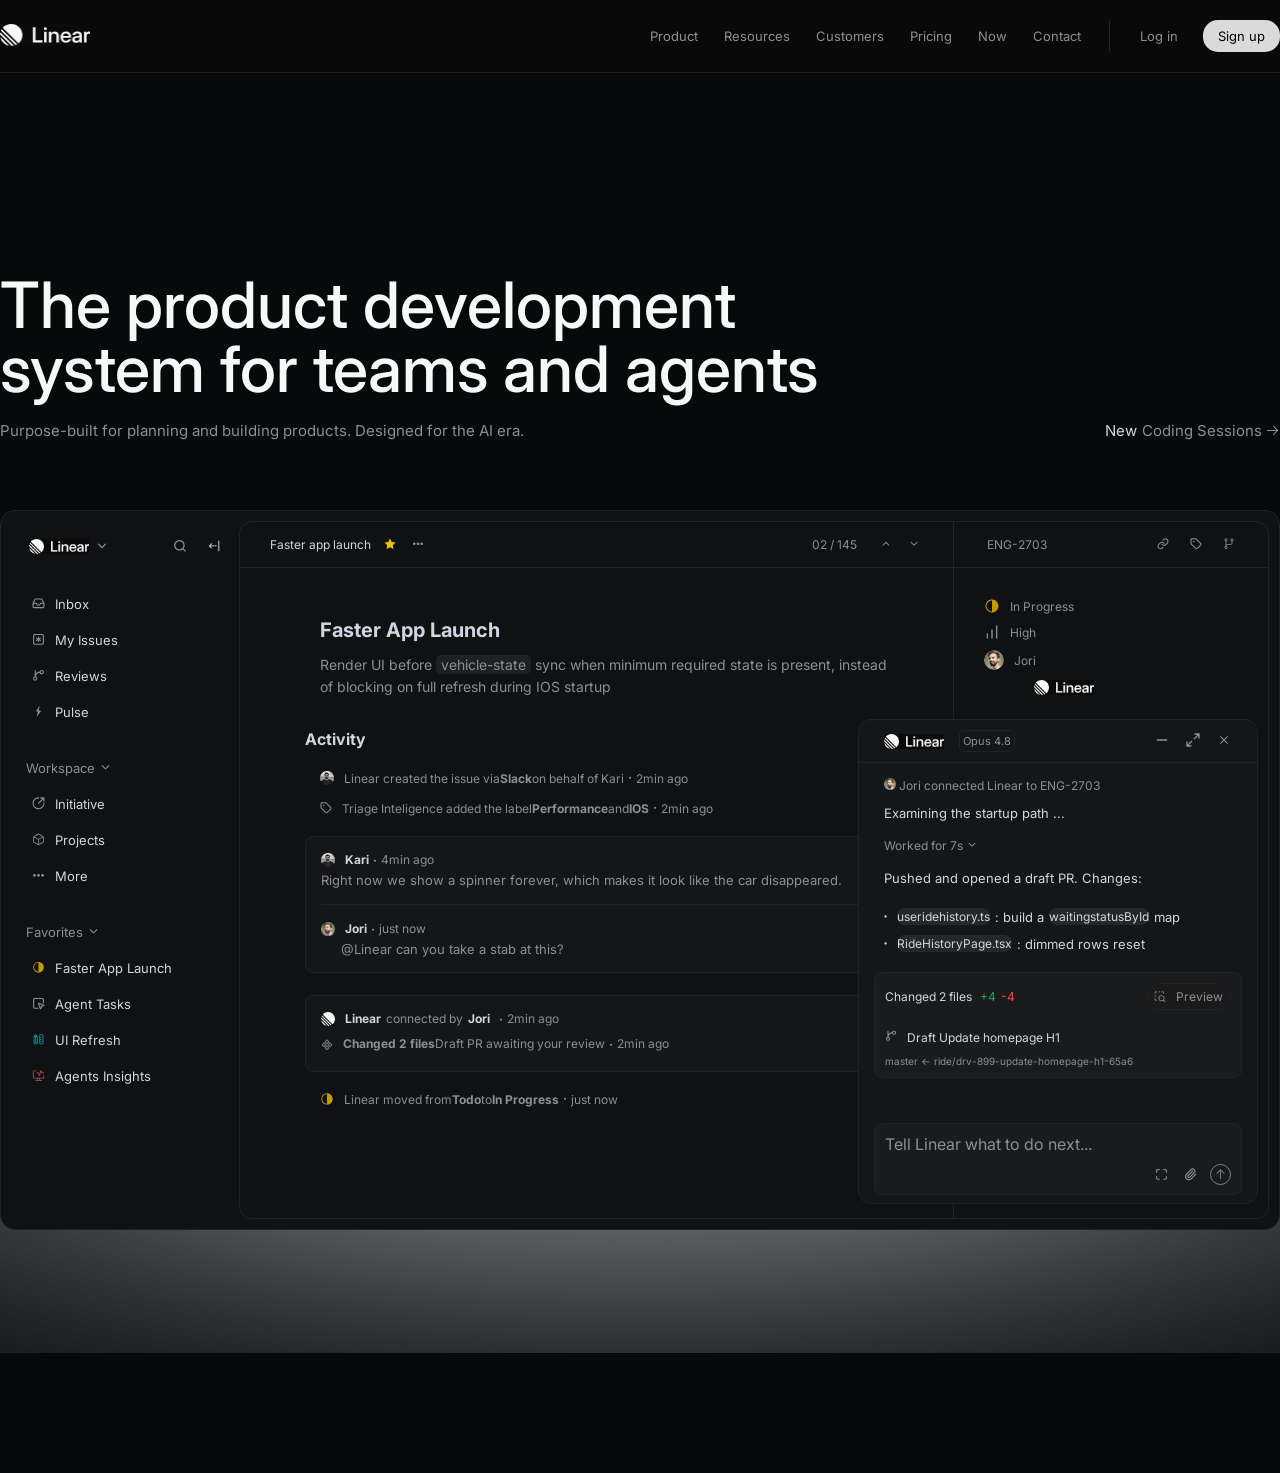
==== index.html @ 8beb0e90 "Add files via upload Initial project setup with header and hero section" ====
<!DOCTYPE html>
<html lang="en">

<head>
    <meta charset="UTF-8">
    <meta name="viewport" content="width=device-width, initial-scale=1.0">
    <title>Linear</title>

    <link rel="stylesheet" href="assets/StyleSheet/public.css">
    <link rel="stylesheet" href="assets/StyleSheet/master.css">
    <link rel="stylesheet" href="assets/Font/font/style.css">
    <link rel="stylesheet" href="assets/Font/font2/style.css">

</head>

<body>
    <!--==================#1 HEADER HTML ==================-->
    <!--===================================================-->
    <header class="row">

        <section class="row">
            <!-- left -->
            <figure>
                <a href="">
                    <img src="assets/Images/logo.png" alt="">
                </a>
            </figure>

            <!-- right -->
            <div>
                <nav>
                    <ul>
                        <li>
                            <a href="">product</a>
                            <div>
                                <!-- top -->
                                <div>
                                    <div>
                                        <a href="">
                                            <span>intake</span>
                                            <span>Make your procut operations self-driving</span>
                                        </a>
                                        <a href="">
                                            <span>plan</span>
                                            <span>Plan and navigate from ideas to launch</span>
                                        </a>
                                    </div>
                                    <div>
                                        <a href="">
                                            <span>build</span>
                                            <span>Move work forward across teams and agents</span>
                                        </a>
                                        <a href="">
                                            <span>diffs</span>
                                            <span>Make code review effortless</span>
                                        </a>
                                    </div>
                                    <div>
                                        <a href="">
                                            <span>monitor</span>
                                            <span>Understand progress at scale</span>
                                        </a>
                                        <a href="">
                                            <span>integrations</span>
                                            <span>Collaborate across tools</span>
                                        </a>
                                    </div>
                                </div>

                                <!-- bottom -->
                                <div>
                                    <a href="">New: Initiative properies</a>
                                    <a href="">Changelog</a>
                                </div>
                            </div>
                        </li>
                        <li>
                            <a href="">resources</a>
                            <div>

                                <div>
                                    <div>

                                        <a href="">
                                            <span>about</span>
                                            <span>Meet the team</span>
                                        </a>

                                        <a href="">
                                            <span>careers</span>
                                            <span>We're hiring</span>
                                        </a>
                                    </div>

                                    <div>

                                        <a href="">
                                            <span>developers</span>
                                            <span>Build on the Linear API</span>
                                        </a>

                                        <a href="">
                                            <span>security</span>
                                            <span>Safe, secure, and private</span>
                                        </a>

                                        <a href="">
                                            <span>docs</span>
                                            <span>How to use Linear</span>
                                        </a>
                                    </div>

                                    <div>

                                        <a href="">
                                            <span>switch to Linear</span>
                                            <span>Migration guide</span>
                                        </a>

                                        <a href="">
                                            <span>enterprise</span>
                                            <span>Build products at scale</span>
                                        </a>

                                        <a href="">
                                            <span>mobile</span>
                                            <span>Get the mobile app</span>
                                        </a>
                                    </div>
                                </div>

                            </div>
                        </li>

                        <li>
                            <a href="">customers</a>
                        </li>
                        <li>
                            <a href="">pricing</a>
                        </li>
                        <li>
                            <a href="">now</a>
                        </li>
                        <li>
                            <a href="">contact</a>
                        </li>

                    </ul>
                </nav>

                <div>

                    <a href="">Log in</a>
                    <a href="">Sign up</a>

                </div>
            </div>
        </section>

    </header>


    <!--==================#2 CONTENT HTML ==================-->
    <!--====================================================-->
    <main class="row">

        <!--==================#2-1 HERO HTML ==================-->
        <section>


            <!-- top -->
            <div>

                <h1>The product development system for teams and agents</h1>

                <div>
                    <p>Purpose-built for planning and building products. Designed for the AI era.</p>
                    <a href=""><span>new</span> coding sessions <i class="icon"></i> </a>
                </div>








            </div>



            <!-- bottom -->
            <div>


                <!-- left -->
                <div>

                    <!-- row 1 -->
                    <div>
                        <a href="">
                            <img src="assets/Images/logo.png" alt="">
                            <i class="icon"></i>
                        </a>
                        <div>
                            <a href=""><i class="icon"></i></a>
                            <a href=""><i class="icon"></i></a>
                        </div>
                    </div>

                    <!-- rows 2,3,4  -->

                    <div>
                        <a href=""><i class="icon"></i> inbox</a>
                        <a href=""><i class="icon"></i> my issues</a>
                        <a href=""><i class="icon"></i> reviews</a>
                        <a href=""><i class="icon"></i> pulse</a>
                    </div>

                    <div>
                        <span>workspace <i class="icon"></i></span>
                        <a href=""><i class="icon"></i> Initiative</a>
                        <a href=""><i class="icon">ﲝ</i> projects</a>
                        <a href=""><i class="icon"></i> more</a>
                    </div>

                    <div>
                        <span>favorites <i class="icon"></i></span>
                        <a href=""><i class="icon">𐃾</i> faster app launch</a>
                        <a href=""><i class="icon"></i> agent tasks</a>
                        <a href=""><i class="icon">ﱕ</i> UI refresh</a>
                        <a href=""><i class="icon"></i> agents insights</a>
                    </div>



                </div>


                <!-- right -->
                <div>

                    <!-- L -->
                    <div>

                        <!-- top -->
                        <div>
                            <div>
                                <span>Faster app launch</span>
                                <a href=""><i class="icon"></i></a>
                                <a href=""><i class="icon"></i></a>
                            </div>
                            <div>
                                <span>02 / 145</span>
                                <a href=""><i class="icon"></i></a>
                                <a href=""><i class="icon"></i></a>
                            </div>
                        </div>

                        <!-- bottom -->
                        <div>

                            <h6>faster app launch</h6>
                            <p>Render UI before <span>vehicle-state</span> sync when minimum required state is present,
                                instead of blocking on full refresh during IOS startup</p>


                            <h6>activity</h6>
                            <span><img src="assets/Images/Kari.png" alt=""> Linear created the issue via
                                <strong>Slack</strong> on behalf
                                of Kari <i class="icon"></i> 2min ago </span>

                            <span><i class="icon"></i> Triage Inteligence added the label <strong>Performance</strong>
                                and <strong>IOS</strong> <i class="icon"></i> 2min ago</span>

                            <div>

                                <span>
                                    <img src="assets/Images/Kari.png" alt=""><strong>Kari</strong><i class="icon"></i>
                                    4min ago</span>
                                <p>Right now we show a spinner forever, which makes it look like the car disappeared.
                                </p>


                                <span><img src="assets/Images/Jori.png" alt=""><strong>Jori</strong><i
                                        class="icon"></i> just now</span>
                                <p>@Linear can you take a stab at this?</p>

                            </div>

                            <div>
                                <span><img src="assets/Images/Logo Empty.png" alt=""><strong>Linear</strong> connected
                                    by <strong>Jori</strong><i class="icon"></i> 2min ago</span>

                                <span><i class="icon"></i> <strong>Changed 2 files</strong> Draft PR awaiting your
                                    review
                                    <i class="icon"></i> 2min ago</span>
                            </div>

                            <span><i class="icon">𐃾</i> Linear moved from <strong>Todo</strong> to <strong>In
                                    Progress</strong><i class="icon"></i> just now</span>








                        </div>

                    </div>



                    <!-- R -->
                    <div>
                        <!-- top -->
                        <div>
                            <span>ENG-2703</span>
                            <div>
                                <a href=""><i class="icon"></i></a>
                                <a href=""><i class="icon"></i></a>
                                <a href=""><i class="icon"></i></a>
                            </div>
                        </div>

                        <!-- bottom -->
                        <div>
                            <span><i class="icon">𐃾</i>in progress</span>
                            <span><i class="icon"></i>high</span>
                            <span><img src="assets/Images/Jori.png" alt=""> jori</span>
                            <span><img src="assets/Images/logo.png" alt=""></span>
                        </div>
                    </div>


                    <!-- ABS -->
                    <div>

                        <!-- top -->
                        <div>
                            <div>
                                <img src="assets/Images/logo.png" alt="">
                                <span>Opus 4.8</span>
                            </div>

                            <div>
                                <a href=""><i class="icon"></i></a>
                                <a href=""><i class="icon"></i></a>
                                <a href=""><i class="icon"></i></a>
                            </div>

                        </div>

                        <!-- bottom -->
                        <div>

                            <!-- 1 -->
                            <span><img src="assets/Images/Jori.png" alt=""> Jori connected Linear to ENG-2703</span>

                            <!-- 2 -->
                            <span>Examining the startup path ...</span>

                            <!-- 3 -->
                            <span>Worked for 7s <i class="icon"></i></span>

                            <!-- 4 -->
                            <span>Pushed and opened a draft PR. Changes: </span>

                            <!-- 5 & 6 -->
                            <p><i class="icon"></i><span>useridehistory.ts</span>: build a
                                <span>waitingstatusById</span> map
                            </p>
                            <p><i class="icon"></i><span>RideHistoryPage.tsx</span>: dimmed rows reset</p>

                            <div>
                                <div>
                                    <p>Changed 2 files <span>+4</span><span>-4</span></p>
                                    <span><i class="icon"></i> preview</span>
                                </div>
                                <span><i class="icon"></i> Draft Update homepage H1</span>
                                <span>master ← ride/drv-899-update-homepage-h1-65a6</span>
                            </div>

                            <div>
                                <span>Tell Linear what to do next...</span>
                                <div>
                                    <a href=""><i class="icon"></i></a>
                                    <a href=""><i class="icon"></i></a>
                                    <a href=""><i class="icon">婢</i></a>
                                </div>
                            </div>












                        </div>



                    </div>

                </div>




            </div>
        </section>

        <!--==================#2-2 A NEW SPECIES HTML ==================-->
        <section>
            
        </section>













































    </main>

    <!--==================#3 FOOTER HTML ==================-->
    <!--===================================================-->
    <footer class="row"></footer>
    <!--==================#3-2 WEBSITES FOOTER HTML ==================-->
    <section></section>

    <!--==================#3-3 AUTHORES SECTION HTML ==================-->
    <section></section>
</body>

</html>
---- assets/StyleSheet/public.css ----
*,
*::after,
*::before {
    margin: 0;
    padding: 0;
    box-sizing: border-box;
}

body {
    font-size: 100%;
}

a {
    text-decoration: none;
    color: inherit;

    &:visited {
        color: inherit;
    }
}

li {
    list-style-type: none;
}

.row {
    width: 100%;
    display: flex;
    flex-wrap: wrap;
}
---- assets/StyleSheet/master.css ----
:root {
    --TitleTexts: rgb(247, 248, 248);
    --ParagraphTextLight: rgb(208, 214, 224);
    --ParagraphTextDark: rgb(138, 143, 152);
    --BgBlack: rgb(8, 9, 10);
    --BorderColor: rgb(33, 34, 35);
    --: ;
    --: ;
}

@font-face {
    font-family: inter;
    src: url(../Font/Inter/Inter-VariableFont_opsz\,wght.ttf);
}

body {
    font-family: inter;
    color: rgb(247, 248, 248);
    background-color: var(--BgBlack);
}

/*==================#1 HEADER STYLE ==================*/
/*====================================================*/
header {
    background-color: rgb(9, 9, 10);
    width: 100%;
    border-bottom: 1px solid rgb(33, 34, 35);
    position: sticky;
    top: 0;
    left: 0;
    justify-content: center;
    align-items: center;

    >section {
        max-width: 1285px;
        padding: 20px 0;
        justify-content: space-between;
        position: relative;

        /* left */
        >figure {
            width: 90px;
            height: 30px;

            >a {
                width: 100%;
                height: 100%;
                display: flex;
                justify-content: center;
                align-items: center;

                >img {
                    width: 100%;
                    height: 100%;
                    object-fit: contain;

                }
            }

        }

        /* right */
        >div {
            display: flex;
            align-items: center;
            font-size: 13px;
            column-gap: 15px;

            /* menu */
            >nav {

                >ul {
                    display: flex;
                    align-items: center;

                    >li {
                        color: var(--ParagraphTextDark);
                        text-transform: capitalize;

                        >a {
                            padding: 8px 13px;
                            transition: 0.4s;
                            border-radius: 50px;

                            &:hover {
                                background-color: #1d1d1d;
                            }
                        }

                        /* dropdown 1 */
                        &:first-of-type {

                            >div {
                                width: 67%;
                                background-color: var(--BgBlack);
                                position: absolute;
                                top: 100%;
                                left: 33%;
                                border: 1px solid var(--BorderColor);
                                border-radius: 15px;
                                padding: 7px;
                                transition: 0.4s;
                                opacity: 0;
                                visibility: hidden;

                                >div {
                                    display: flex;
                                    padding: 10px;
                                    width: 100%;
                                    border-radius: 8px;

                                    /* top */
                                    &:first-of-type {
                                        background-color: #151617;
                                        justify-content: space-between;
                                        border: 1px solid var(--BorderColor);

                                        /* cells */
                                        >div {
                                            width: 33.333%;
                                            border-radius: 5px;
                                            display: flex;
                                            flex-wrap: wrap;

                                            >a {
                                                display: flex;
                                                flex-wrap: wrap;
                                                transition: 0.4s;
                                                padding: 10px;
                                                border-radius: 8px;
                                                row-gap: 5px;

                                                >span {

                                                    &:first-of-type {
                                                        width: 100%;
                                                        color: var(--ParagraphTextDark);
                                                    }

                                                    &:last-of-type {
                                                        width: 80%;
                                                        color: var(--ParagraphTextLight);
                                                    }
                                                }

                                                &:hover {
                                                    background-color: #1c1d1e;
                                                }
                                            }






                                            &:nth-of-type(2) {

                                                border-left: 1px solid var(--BorderColor);
                                                border-right: 1px solid var(--BorderColor);
                                                margin: 0 10px;
                                                padding: 0 10px;
                                            }



                                        }



                                    }


                                    /* bottom */
                                    &:last-of-type {
                                        margin: 10px 0 10px;
                                        justify-content: space-between;
                                        padding: 0 8px;

                                        >a {
                                            transition: 0.4s;
                                            padding: 10px 15px;
                                            border-radius: 50px;

                                            &:first-of-type {
                                                color: var(--ParagraphTextLight);
                                            }

                                            &:last-of-type {
                                                color: rgb(130, 143, 255);

                                            }

                                            &:hover {
                                                &:first-of-type {
                                                    background-color: #202021;
                                                }

                                                &:last-of-type {
                                                    background-color: #1a1d2f;
                                                }
                                            }
                                        }
                                    }
                                }

                            }


                            &:hover {

                                >div {
                                    opacity: 1;
                                    visibility: visible;
                                }
                            }





                        }

                        /* drop down 2 */
                        &:nth-of-type(2) {


                            >div {
                                width: 67%;
                                background-color: var(--BgBlack);
                                position: absolute;
                                top: 100%;
                                left: 33%;
                                border: 1px solid rgb(33, 34, 35);
                                border-radius: 15px;
                                padding: 7px;
                                transition: 0.4s;
                                display: flex;
                                justify-content: center;
                                opacity: 0;
                                visibility: hidden;

                                >div {
                                    width: 100%;
                                    display: flex;
                                    flex-wrap: wrap;
                                    align-items: start;
                                    background-color: #151617;
                                    border-radius: 15px;
                                    border: 1px solid rgb(33, 34, 35);

                                    /* cells */
                                    >div {
                                        width: 32.333%;
                                        display: flex;
                                        flex-wrap: wrap;
                                        align-content: start;
                                        padding: 10px;

                                        >a {
                                            width: 100%;
                                            display: flex;
                                            flex-wrap: wrap;
                                            transition: 0.4s;
                                            padding: 10px;
                                            border-radius: 8px;
                                            row-gap: 5px;

                                            >span {

                                                &:first-of-type {
                                                    width: 100%;
                                                    color: var(--ParagraphTextDark);
                                                }

                                                &:last-of-type {
                                                    width: 80%;
                                                    color: var(--ParagraphTextLight);
                                                }
                                            }

                                            &:hover {
                                                background-color: #1c1d1e;
                                            }


                                        }

                                        &:nth-of-type(2) {

                                            border-left: 1px solid var(--BorderColor);
                                            border-right: 1px solid var(--BorderColor);
                                            margin: 0 10px;
                                            padding-left: 10px;
                                            padding-right: 10px;
                                        }


                                    }
                                }

                            }




                            &:hover {

                                >div {
                                    opacity: 1;
                                    visibility: visible;
                                }
                            }
                        }





                    }
                }
            }

            /* buttons */
            >div {
                border-left: 1px solid rgb(33, 34, 35);
                padding-left: 15px;
                display: flex;
                column-gap: 10px;

                >a {
                    padding: 8px 15px;
                    transition: 0.4s;

                    &:first-of-type {
                        color: var(--ParagraphTextDark);
                        border-radius: 50px;

                        &:hover {
                            background-color: #1d1d1d;
                        }
                    }

                    &:last-of-type {
                        background-color: rgba(255, 255, 255, 0.85);
                        color: black;
                        border-radius: 15px;

                        &:hover {
                            background-color: white;
                        }
                    }
                }
            }
        }

    }
}

/*==================#2 CONTENT STYLE ==================*/
/*=====================================================*/
main {
    justify-content: center;
    align-content: start;


    >section {
        width: 100%;
        display: flex;
        flex-wrap: wrap;


        /*==================#2-1 HERO STYLE ==================*/
        &:first-of-type {
            height: 1080px;
            background-image: url(../Images/Hero.png);
            background-size: 210%;
            background-position: center;
            margin: 200px 0 120px;
            align-content: start;
            justify-content: center;
            row-gap: 70px;

            >div {
                width: 100%;
                max-width: 1320px;
                display: flex;
                flex-wrap: wrap;

                /* top */
                &:first-of-type {

                    row-gap: 20px;

                    >h1 {
                        font-size: 64px;
                        width: 70%;
                        font-weight: 510;
                        line-height: 1;
                        color: var(--TitleTexts);
                    }

                    >div {
                        width: 100%;
                        display: flex;
                        justify-content: space-between;

                        >p {
                            font-size: 15px;
                            color: var(--ParagraphTextDark);
                        }

                        a {
                            font-size: 15px;
                            text-transform: capitalize;
                            color: var(--ParagraphTextDark);
                            transition: 0.4s;
                            display: flex;
                            justify-content: center;
                            align-items: center;

                            >span {
                                color: var(--ParagraphTextLight);
                                margin-right: 5px;
                            }

                            >i {
                                margin-left: 3px;
                            }

                            &:hover {

                                color: var(--ParagraphTextLight);

                                >span {
                                    color: var(--TitleTexts);
                                }
                            }
                        }

                    }









                }

                /* bottom */
                &:last-of-type {
                    height: 720px;
                    border: 1px solid var(--BorderColor);
                    border-radius: 15px;
                    background-color: rgb(16, 17, 18);
                    padding: 10px;

                    >div {
                        display: flex;
                        flex-wrap: wrap;
                        align-content: start;

                        /* left */
                        &:first-of-type {
                            width: 18.1%;
                            padding: 10px;
                            row-gap: 25px;

                            >div {
                                width: 100%;
                                display: flex;
                                flex-wrap: wrap;
                                padding: 5px;

                                /* row 1 */
                                &:first-of-type {
                                    justify-content: space-between;
                                    align-items: center;

                                    >a {
                                        display: flex;
                                        justify-content: center;
                                        align-items: center;
                                        padding-right: 3px;

                                        >img {
                                            width: 66px;
                                            height: 15px;
                                            object-fit: contain;
                                        }

                                        >i {
                                            color: white;
                                            color: var(--ParagraphTextDark);
                                            font-size: 14px;
                                            transition: 0.4s;
                                            padding: 3px;
                                            border-radius: 50%;

                                        }

                                        &:hover {

                                            >i {
                                                color: var(--ParagraphTextLight);
                                            }
                                        }

                                    }

                                    >div {

                                        >a {


                                            >i {
                                                font-size: 14px;
                                                transition: 0.4s;
                                                padding: 3px;
                                                border-radius: 50%;

                                            }



                                            &:first-of-type {
                                                margin-right: 10px;
                                                color: var(--ParagraphTextDark);
                                            }

                                            &:last-of-type {
                                                color: var(--ParagraphTextLight);
                                            }

                                            &:hover {

                                                >i {
                                                    background-color: rgba(255, 255, 255, 0.2);
                                                }
                                            }
                                        }
                                    }
                                }

                                &:nth-of-type(2),
                                &:nth-of-type(3),
                                &:last-of-type {
                                    row-gap: 10px;

                                    >* {
                                        font-size: 13px;
                                        text-transform: capitalize;
                                    }

                                    >span {
                                        color: var(--ParagraphTextDark);
                                        margin-bottom: 5px;
                                    }

                                    >a {
                                        width: 100%;
                                        color: var(--ParagraphTextLight);
                                        border-radius: 8px;
                                        transition: 0.4s;
                                        padding: 5px 1px;

                                        >i {
                                            color: var(--ParagraphTextDark);
                                            margin-right: 6px;
                                            padding-left: 5px;

                                        }

                                        &:hover {
                                            background-color: rgba(128, 128, 128, 0.2);
                                        }
                                    }
                                }


                                &:last-of-type {

                                    >a {

                                        &:first-of-type {

                                            >i {
                                                color: #c39c04;
                                            }
                                        }



                                        &:nth-of-type(3) {

                                            >i {
                                                color: #0396a7;
                                            }
                                        }

                                        &:last-of-type {

                                            >i {
                                                color: #bf494a;
                                            }
                                        }
                                    }
                                }
                            }

                        }

                        /* right */
                        &:last-of-type {
                            width: 81.9%;
                            border: 1px solid var(--BorderColor);
                            border-radius: 13px;
                            position: relative;

                            >div {
                                display: flex;
                                flex-wrap: wrap;
                                align-content: start;

                                /* L */
                                &:first-of-type {
                                    width: 69.5%;
                                    height: 100%;
                                    border-right: 1px solid var(--BorderColor);


                                    >div {
                                        width: 100%;
                                        display: flex;

                                        /* top */
                                        &:first-of-type {
                                            justify-content: space-between;
                                            align-items: start;
                                            padding: 12px 30px;
                                            border-bottom: 1px solid var(--BorderColor);

                                            >div {
                                                display: flex;
                                                column-gap: 10px;

                                                >* {
                                                    border-radius: 5px;
                                                    font-size: 12px;
                                                }

                                                >span {
                                                    display: flex;
                                                    align-items: center;
                                                }


                                                >a {
                                                    transition: 0.4s;
                                                    padding: 3px 3px;

                                                    &:hover {

                                                        background-color: rgb(31, 32, 33);
                                                    }
                                                }

                                                &:first-of-type {

                                                    >span {
                                                        color: var(--ParagraphTextLight);

                                                    }

                                                    >a {

                                                        &:first-of-type {
                                                            color: rgb(240, 192, 0);
                                                        }

                                                        &:last-of-type {
                                                            color: var(--ParagraphTextDark);
                                                        }

                                                    }
                                                }


                                                &:last-of-type {

                                                    >* {
                                                        color: var(--ParagraphTextDark);
                                                        font-size: 12px;
                                                    }

                                                    >span {
                                                        margin-right: 10px;
                                                    }

                                                }
                                            }
                                        }

                                        /* bottom */
                                        &:last-of-type {
                                            padding: 50px 65px;
                                            flex-wrap: wrap;

                                            >* {
                                                width: 100%;
                                            }

                                            >h6 {
                                                color: var(--ParagraphTextLight);
                                                text-transform: capitalize;
                                                margin-left: 15px;

                                                &:first-of-type {
                                                    font-size: 20px;
                                                    margin-bottom: 12px;
                                                }

                                                &:last-of-type {
                                                    font-size: 16px;
                                                    margin: 30px 0 22px;
                                                }
                                            }

                                            >p {
                                                font-size: 14px;
                                                color: var(--ParagraphTextDark);
                                                line-height: 1.6;
                                                margin-left: 15px;

                                                >span {
                                                    padding: 1px 5px;
                                                    border-radius: 5px;
                                                    background-color: rgb(31, 32, 33);
                                                }
                                            }

                                            >span {
                                                font-size: 12px;
                                                color: var(--ParagraphTextDark);
                                                margin-left: 15px;
                                                display: flex;
                                                align-items: center;

                                                &:first-of-type {

                                                    >img {
                                                        width: 14px;
                                                        height: 14px;
                                                        object-fit: cover;
                                                        margin-right: 10px;
                                                    }
                                                }

                                                &:nth-of-type(2) {
                                                    margin: 15px 0 20px 15px;

                                                    >i {
                                                        &:first-of-type {
                                                            margin-right: 10px;
                                                        }
                                                    }
                                                }

                                                &:last-of-type {
                                                    margin-top: 20px;

                                                    >i {
                                                        &:first-of-type {
                                                            color: #c39c04;
                                                            margin-right: 10px;
                                                            font-size: 14px;
                                                        }
                                                    }
                                                }
                                            }

                                            >div {
                                                border: 1px solid var(--BorderColor);
                                                display: flex;
                                                flex-wrap: wrap;
                                                padding: 15px;
                                                border-radius: 8px;
                                                background-color: rgb(21, 22, 23);

                                                &:first-of-type {
                                                    >* {
                                                        width: 100%;
                                                    }

                                                    >span {
                                                        font-size: 12px;
                                                        color: var(--ParagraphTextDark);
                                                        margin-bottom: 5px;
                                                        display: flex;
                                                        align-items: end;


                                                        >strong {
                                                            color: var(--ParagraphTextLight);
                                                        }

                                                        >img {
                                                            width: 14px;
                                                            height: 14px;
                                                            object-fit: cover;
                                                            margin-right: 10px;
                                                        }

                                                    }

                                                    >p {
                                                        font-size: 13px;
                                                        color: var(--ParagraphTextDark);

                                                        &:first-of-type {
                                                            border-bottom: 1px solid var(--BorderColor);
                                                            padding-bottom: 16px;
                                                            margin-bottom: 16px;
                                                        }

                                                        &:last-of-type {
                                                            margin-left: 20px;
                                                        }
                                                    }
                                                }

                                                &:last-of-type {
                                                    margin-top: 22px;
                                                    align-content: center;

                                                    >* {
                                                        width: 100%;
                                                    }

                                                    >span {
                                                        font-size: 12px;
                                                        color: var(--ParagraphTextDark);
                                                        margin-bottom: 5px;
                                                        display: flex;
                                                        align-items: end;

                                                        &:first-of-type {
                                                            margin-bottom: 10px;

                                                            >strong {
                                                                color: var(--ParagraphTextLight);
                                                                margin: 0 5px;
                                                            }

                                                            >img {
                                                                width: 14px;
                                                                height: 14px;
                                                                object-fit: cover;
                                                                margin-right: 5px;
                                                            }
                                                        }

                                                        &:last-of-type {
                                                            >i {
                                                                &:first-of-type {
                                                                    margin-right: 10px;
                                                                }
                                                            }
                                                        }

                                                    }
                                                }
                                            }


                                        }
                                    }









                                }




                                /* R */
                                &:nth-of-type(2) {
                                    width: 30.5%;
                                    height: 100%;

                                    >div {
                                        display: flex;
                                        width: 100%;

                                        /* top */
                                        &:first-of-type {
                                            border-bottom: 1px solid var(--BorderColor);
                                            justify-content: space-between;
                                            align-items: start;
                                            padding: 12px 30px;

                                            >* {
                                                color: var(--ParagraphTextDark);
                                            }

                                            >span {
                                                padding: 3px 3px;
                                                font-size: 12px;
                                            }


                                            >div {

                                                display: flex;
                                                column-gap: 15px;



                                                >a {
                                                    transition: 0.4s;
                                                    padding: 3px 3px;
                                                    border-radius: 5px;
                                                    font-size: 12px;

                                                    &:hover {

                                                        background-color: rgb(31, 32, 33);
                                                    }
                                                }

                                            }
                                        }

                                        /* bottom */
                                        &:last-of-type {
                                            flex-wrap: wrap;
                                            padding: 30px;
                                            row-gap: 10px;
                                            align-content: start;

                                            >span {
                                                font-size: 12px;
                                                color: var(--ParagraphTextDark);
                                                width: 100%;
                                                text-transform: capitalize;
                                                display: flex;
                                                align-items: center;

                                                >i {
                                                    margin-right: 10px;
                                                    font-size: 16px;
                                                }

                                                &:first-of-type {

                                                    >i {
                                                        color: #c39c04;
                                                    }
                                                }

                                                &:nth-of-type(3) {


                                                    >img {
                                                        width: 20px;
                                                        height: 20px;
                                                        border-radius: 50%;
                                                        object-fit: cover;
                                                        margin-right: 10px;
                                                    }
                                                }

                                                &:last-of-type {
                                                    >img {
                                                        margin-left: 50px;
                                                        width: 60px;
                                                        height: 15px;
                                                        object-fit: contain;
                                                    }
                                                }
                                            }







                                        }
                                    }
                                }

                                /* ABS */
                                &:last-of-type {
                                    width: 400px;
                                    height: 485px;
                                    position: absolute;
                                    bottom: 2%;
                                    right: 1%;
                                    border: 1px solid var(--BorderColor);
                                    border-radius: 13px;
                                    background-color: rgb(21, 22, 23);

                                    >div {
                                        width: 100%;
                                        display: flex;

                                        /* top */
                                        &:first-of-type {
                                            border-bottom: 1px solid var(--BorderColor);
                                            justify-content: space-between;
                                            align-items: center;

                                            >div {
                                                padding: 10px 25px;
                                                display: flex;
                                                column-gap: 15px;
                                                align-items: center;

                                                &:first-of-type {
                                                    >img {
                                                        width: 60px;
                                                        height: 18px;
                                                        object-fit: contain;
                                                    }

                                                    >span {
                                                        font-size: 11px;
                                                        border: 1px solid var(--BorderColor);
                                                        color: var(--ParagraphTextDark);
                                                        padding: 3px;
                                                        border-radius: 5px;
                                                    }
                                                }

                                                &:last-of-type {

                                                    >a {
                                                        transition: 0.4s;
                                                        border-radius: 8px;
                                                        color: var(--ParagraphTextDark);

                                                        &:hover {
                                                            color: var(--ParagraphTextLight);
                                                        }
                                                    }
                                                }
                                            }
                                        }

                                        /* bottom */
                                        &:last-of-type {
                                            padding: 15px;
                                            flex-wrap: wrap;
                                            align-content: start;

                                            >* {
                                                width: 100%;
                                            }

                                            >span {
                                                padding: 0 10px;

                                                &:first-of-type {
                                                    color: var(--ParagraphTextDark);
                                                    font-size: 12px;

                                                    >img {
                                                        width: 12px;
                                                        height: 12px;
                                                        object-fit: cover;
                                                    }
                                                }

                                                &:nth-of-type(2) {
                                                    color: var(--ParagraphTextLight);
                                                    margin: 12px 0 17px;
                                                    font-size: 13px;
                                                }

                                                &:nth-of-type(3) {
                                                    color: var(--ParagraphTextDark);
                                                    font-size: 12px;
                                                }

                                                &:last-of-type {
                                                    color: var(--ParagraphTextLight);
                                                    margin: 17px 0 22px;
                                                    font-size: 13px;
                                                }
                                            }

                                            >p {
                                                font-size: 13px;
                                                color: var(--ParagraphTextLight);
                                                padding: 0 5px;
                                                width: 90%;
                                                display: flex;
                                                align-items: center;
                                                margin-bottom: 10px;

                                                >span {
                                                    padding: 1px 0;
                                                    background-color: #262728;
                                                    border-radius: 8px;
                                                    margin: 0 5px;
                                                    font-size: 12px;
                                                }

                                                &:last-of-type {
                                                    margin-bottom: 20px;
                                                }


                                            }

                                            >div {
                                                background-color: rgb(26, 27, 28);
                                                border: 1px solid var(--BorderColor);
                                                border-radius: 8px;

                                                &:first-of-type {
                                                    padding: 10px;

                                                    >* {
                                                        display: flex;
                                                    }

                                                    >div {
                                                        justify-content: space-between;
                                                        align-items: center;
                                                        margin-bottom: 20px;

                                                        >* {
                                                            font-size: 12px;

                                                        }

                                                        >p {
                                                            color: var(--ParagraphTextLight);

                                                            >span {
                                                                margin-left: 5px;

                                                                &:first-of-type {
                                                                    color: rgb(39, 166, 68);
                                                                }

                                                                &:last-of-type {
                                                                    color: rgb(243, 79, 82);
                                                                }
                                                            }
                                                        }

                                                        >span {
                                                            color: var(--ParagraphTextDark);
                                                            text-transform: capitalize;
                                                            border: 1px solid var(--BorderColor);
                                                            padding: 5px 7px;
                                                            border-radius: 50px;
                                                            background-color: rgb(27, 27, 28);
                                                            display: flex;
                                                            align-items: center;
                                                            justify-content: center;
                                                            column-gap: 10px;
                                                        }
                                                    }


                                                    >span {

                                                        &:first-of-type {
                                                            font-size: 12px;
                                                            color: var(--ParagraphTextLight);
                                                            margin-bottom: 10px;

                                                            >i {
                                                                color: var(--ParagraphTextDark);
                                                                margin-right: 10px;
                                                            }
                                                        }

                                                        &:last-of-type {
                                                            font-size: 10px;
                                                            color: var(--ParagraphTextDark);
                                                        }
                                                    }
                                                }

                                                &:last-of-type {
                                                    margin-top: 45px;
                                                    display: flex;
                                                    flex-wrap: wrap;
                                                    padding: 10px;

                                                    >* {
                                                        width: 100%;

                                                    }

                                                    >span {
                                                        font-size: 16px;
                                                        color: var(--ParagraphTextDark);
                                                        margin-bottom: 10px;
                                                    }

                                                    >div {
                                                        display: flex;
                                                        justify-content: end;
                                                        column-gap: 10px;

                                                        >a {


                                                            >i {
                                                                font-size: 13px;
                                                                color: var(--ParagraphTextDark);
                                                                padding: 3px;
                                                                transition: 0.4s;



                                                            }

                                                            &:last-of-type {
                                                                >i {



                                                                    border: 1px solid gray;
                                                                    border-radius: 50%;
                                                                }


                                                            }

                                                            &:hover {
                                                                >i {
                                                                    color: var(--ParagraphTextLight);
                                                                }
                                                            }
                                                        }




                                                    }




                                                }
                                            }




























                                        }
                                    }
                                }
                            }
                        }
                    }
                }
            }



        }
    }
}
---- assets/Font/font/style.css ----
@font-face {
    font-family: "Untitled";
    src: url("fonts/Untitled.woff2") format("woff2"),
        url("fonts/Untitled.ttf") format("truetype"),
        url("fonts/Untitled.woff") format("woff");
    font-weight: normal;
    font-style: normal;
    font-display: block;
}
.icon {
    /* Use !important to prevent extensions from overriding this font. */
    font-family: "Untitled" !important;
    font-style: normal;
    font-weight: normal;
    font-variant: normal;
    text-transform: none;
    line-height: 1;

    /* Better Font Rendering =========== */
    -webkit-font-smoothing: antialiased;
    -moz-osx-font-smoothing: grayscale;
}
---- assets/Font/font2/style.css ----
@font-face {
    font-family: "Untitled";
    src: url("fonts/Untitled.woff2") format("woff2"),
        url("fonts/Untitled.ttf") format("truetype"),
        url("fonts/Untitled.woff") format("woff");
    font-weight: normal;
    font-style: normal;
    font-display: block;
}
.icon {
    /* Use !important to prevent extensions from overriding this font. */
    font-family: "Untitled" !important;
    font-style: normal;
    font-weight: normal;
    font-variant: normal;
    text-transform: none;
    line-height: 1;

    /* Better Font Rendering =========== */
    -webkit-font-smoothing: antialiased;
    -moz-osx-font-smoothing: grayscale;
}
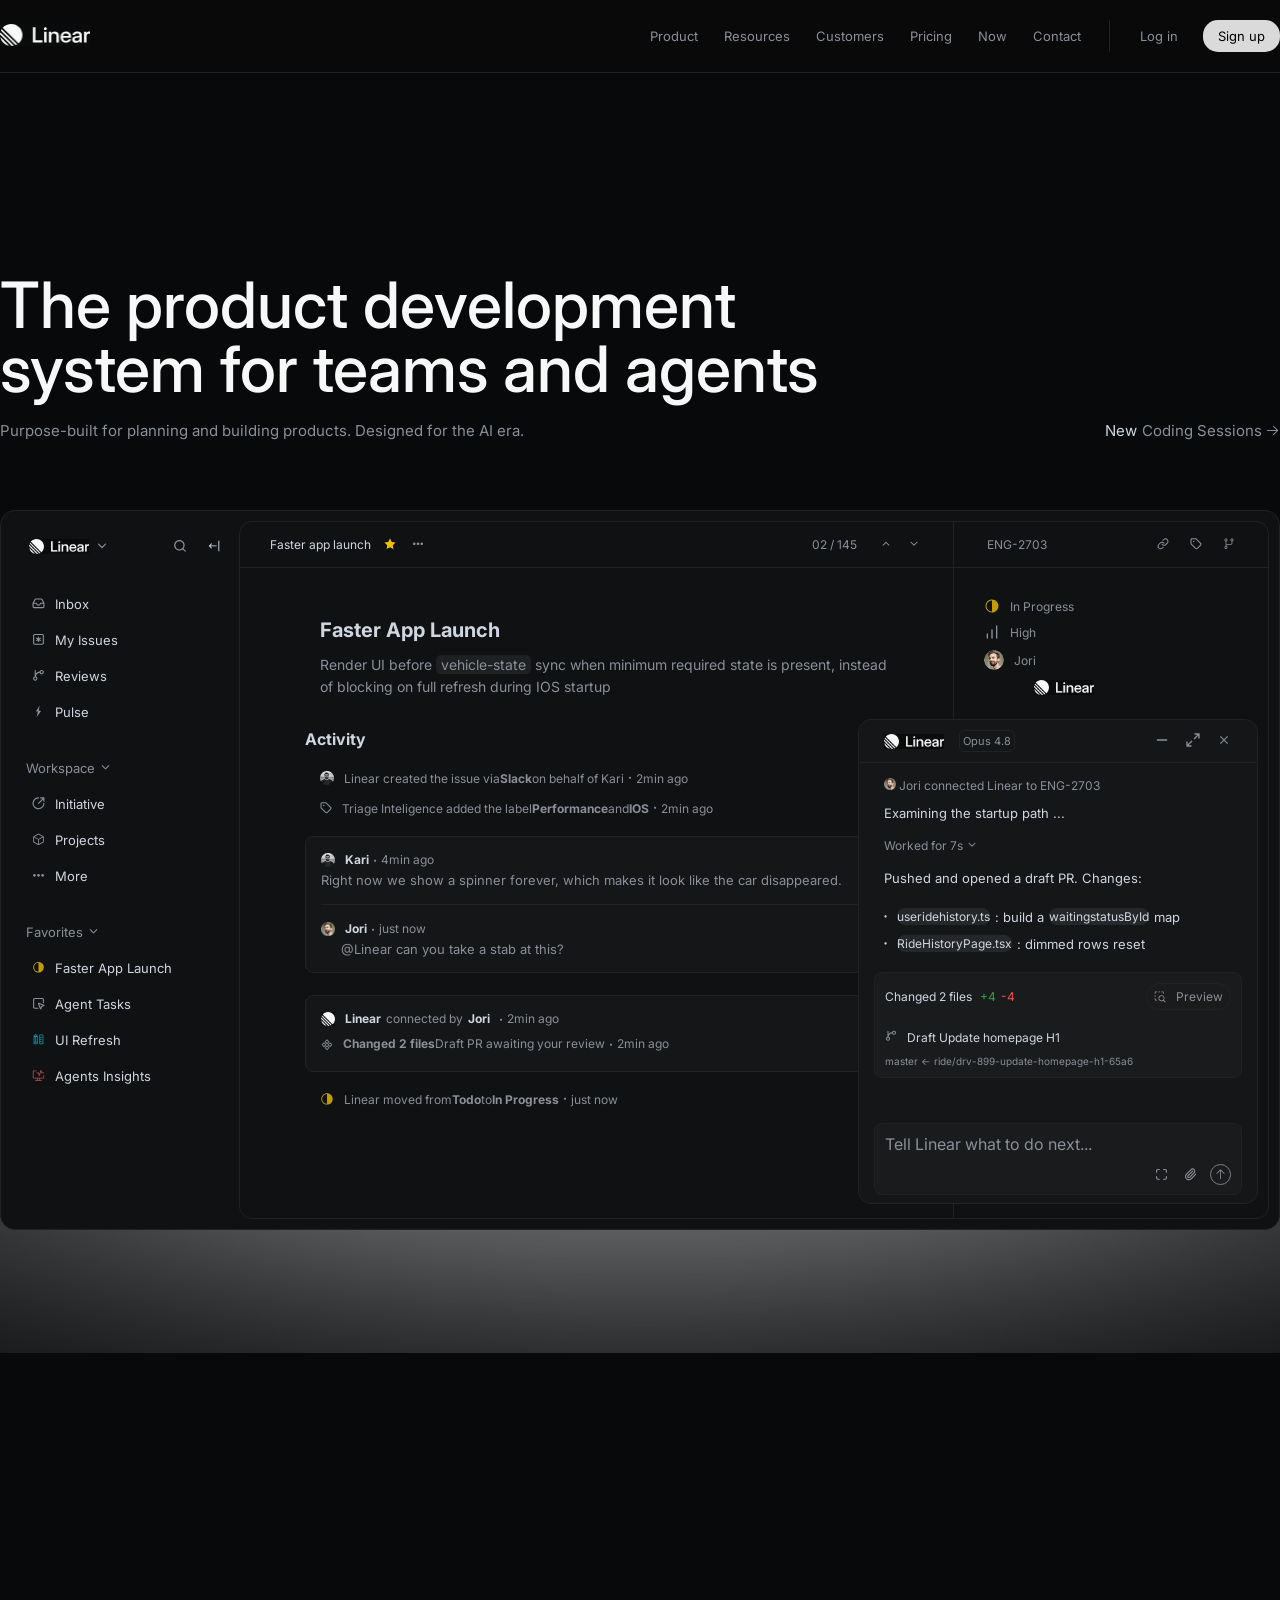
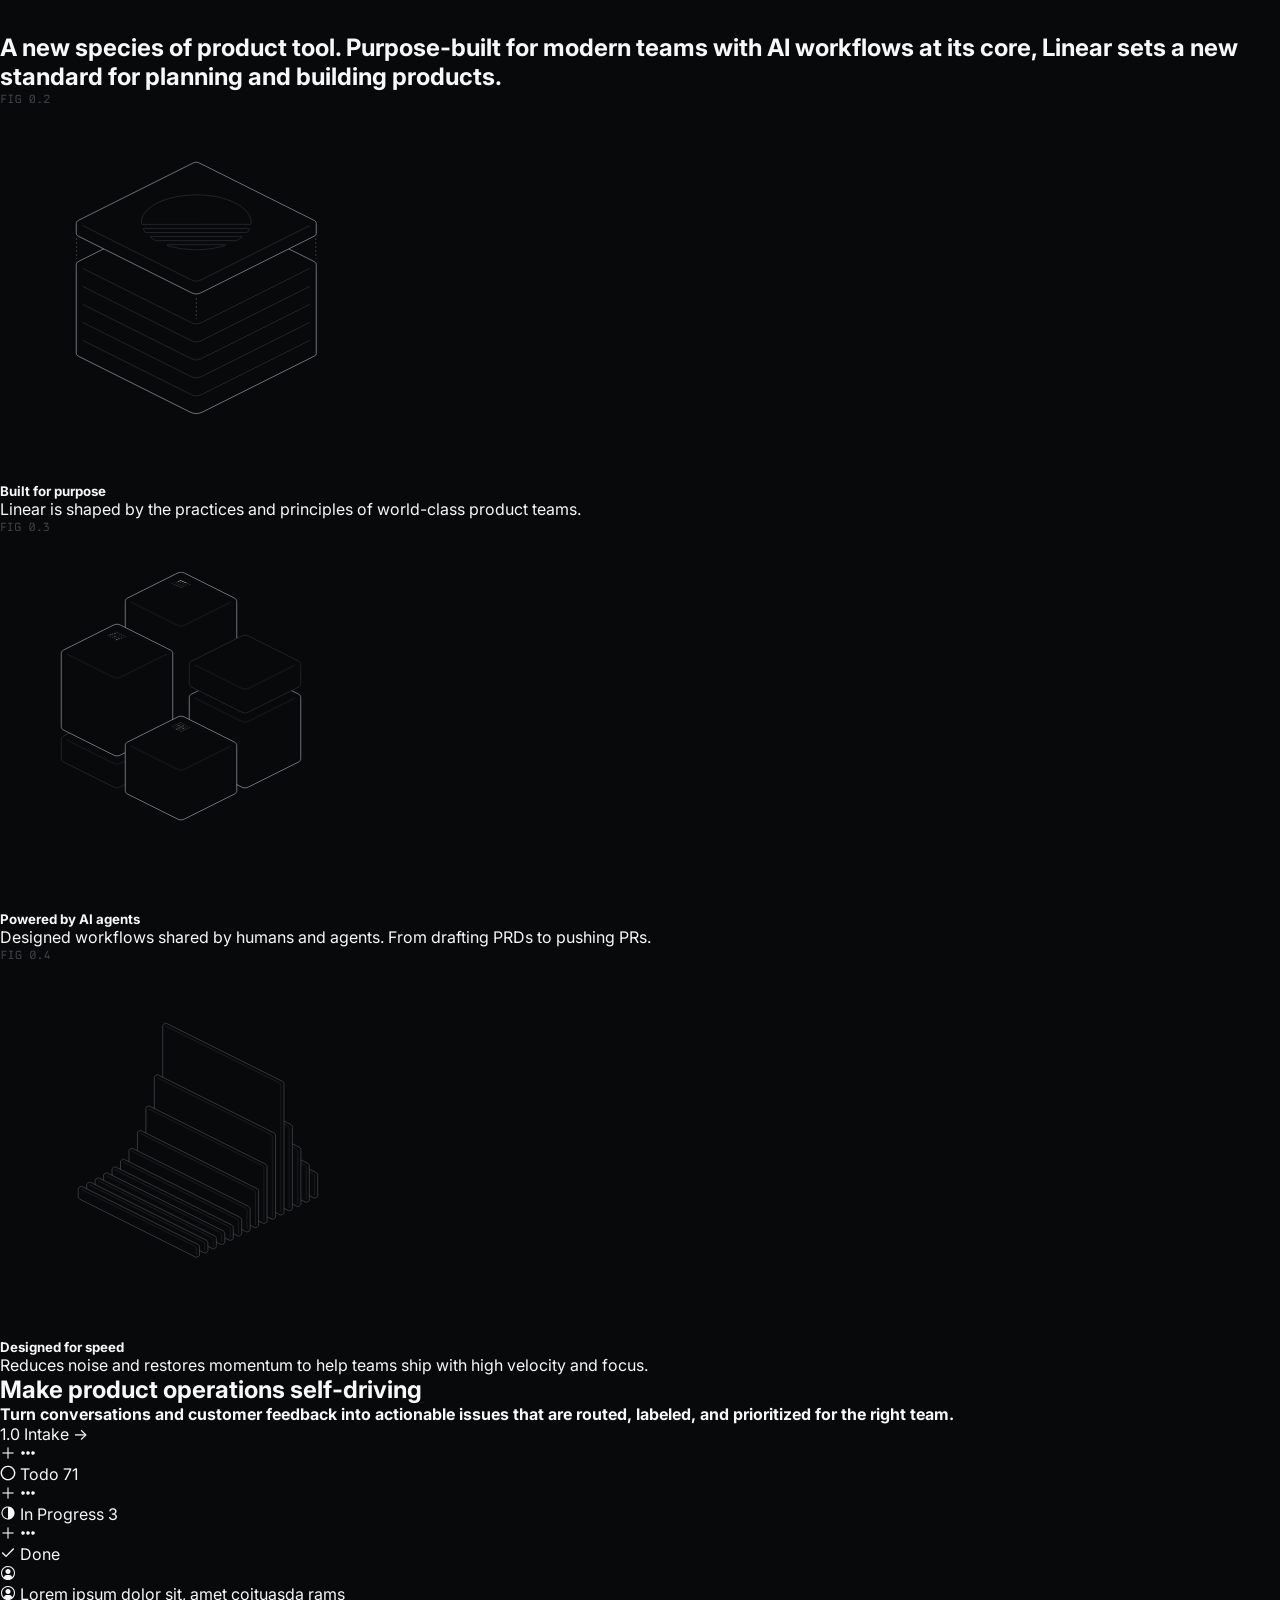
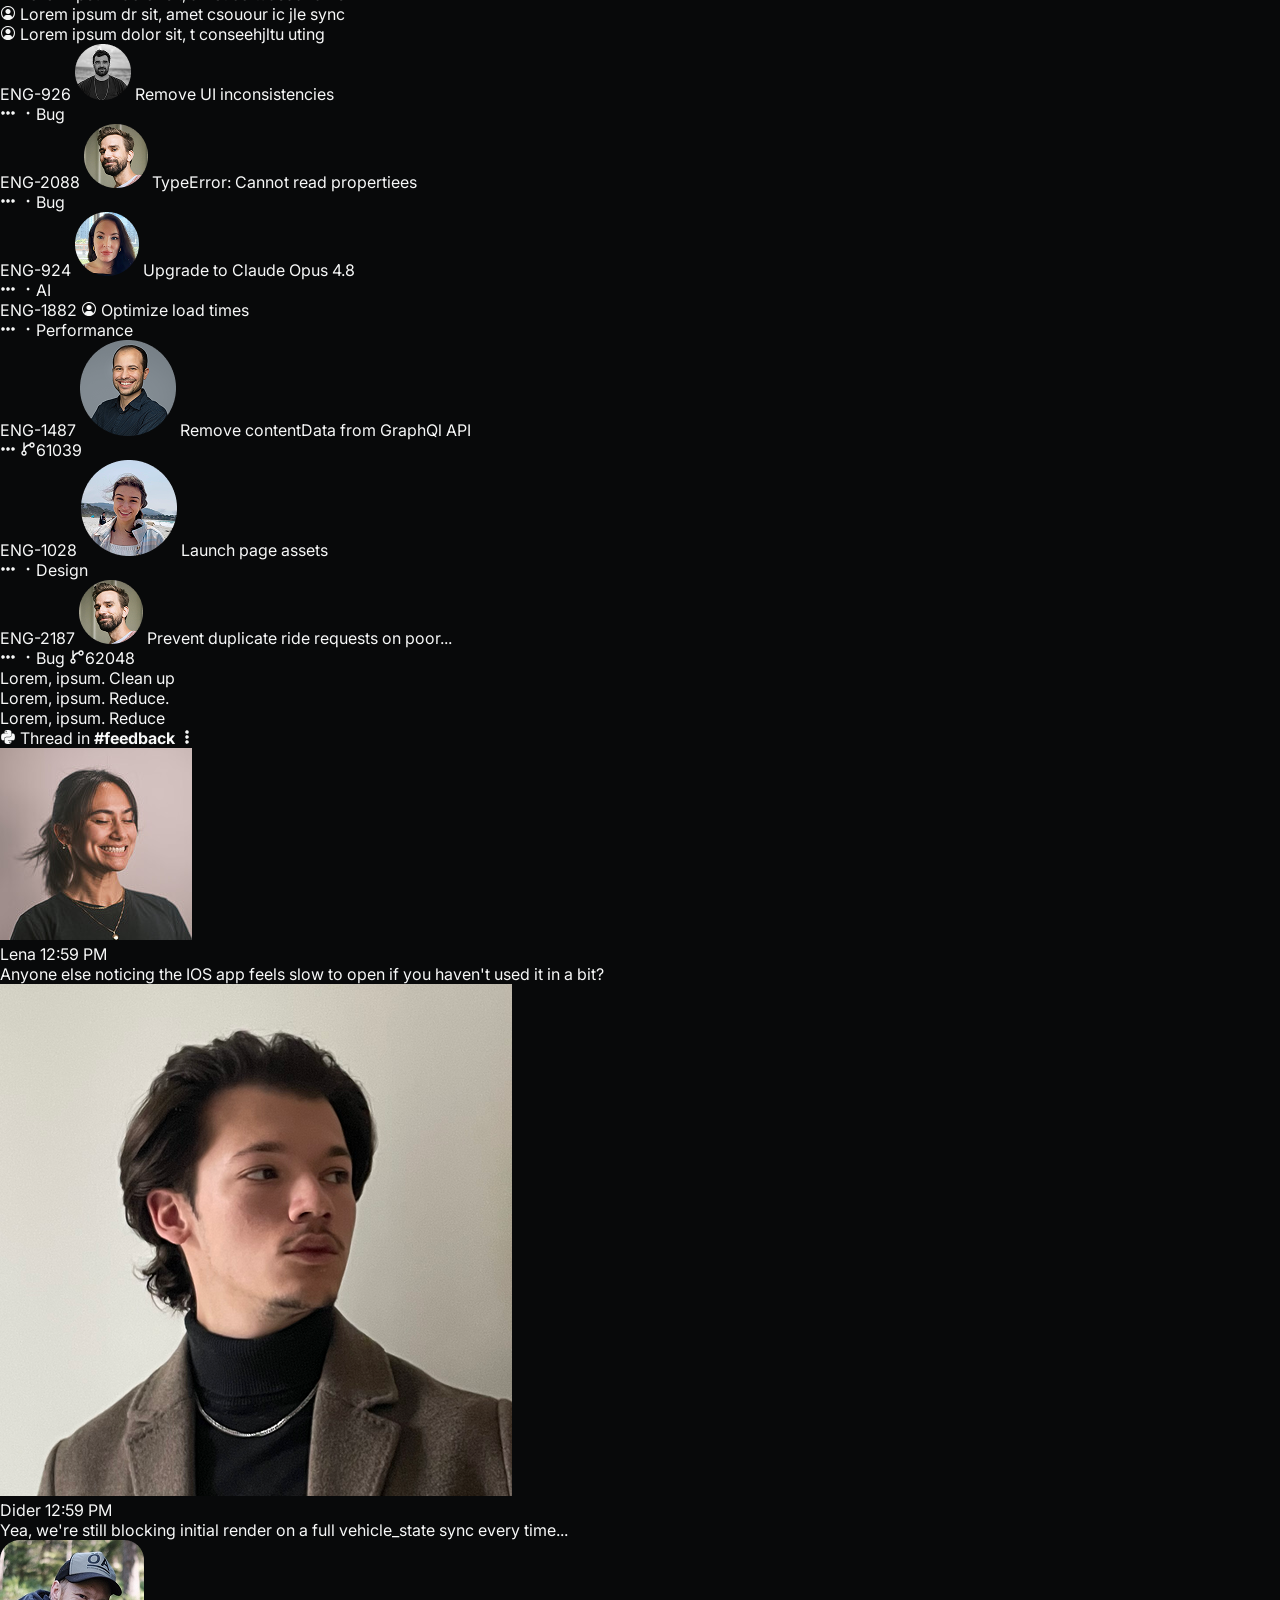
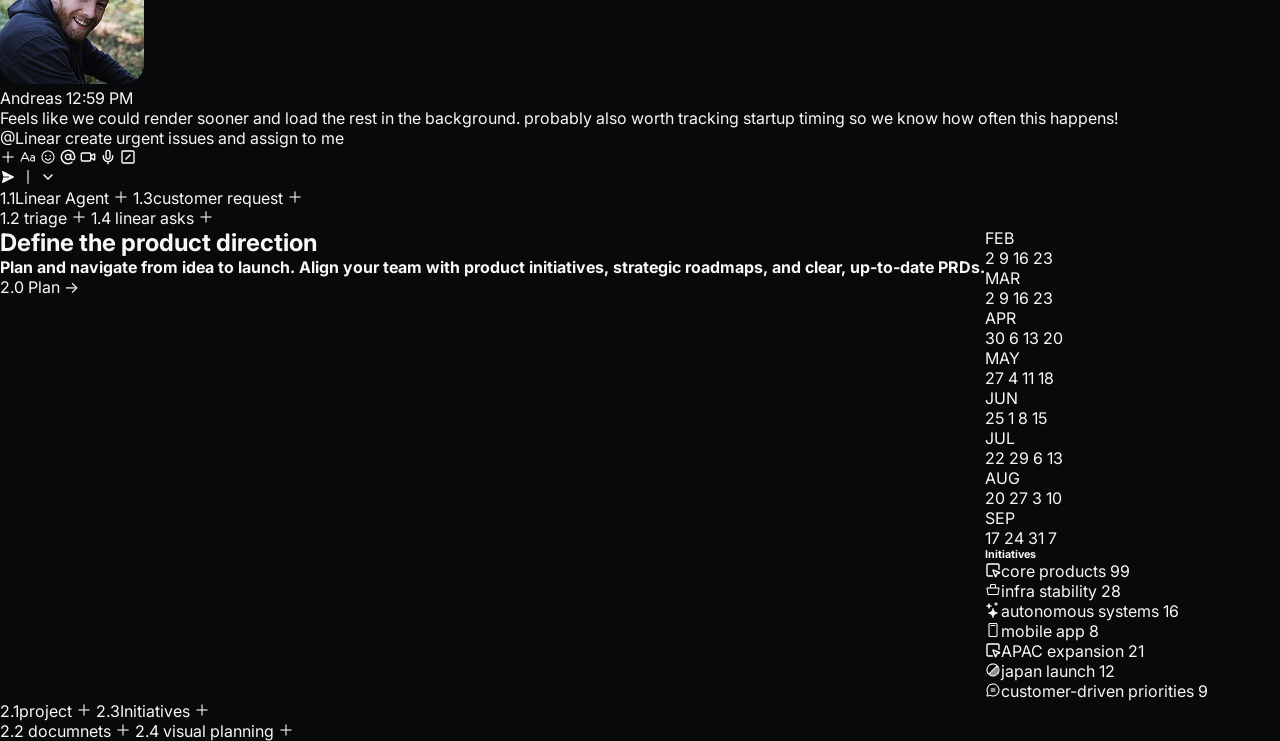
==== commit 80790bb3: "Add files via upload Implement main content sections" ====
--- a/index.html
+++ b/index.html
@@ -419,9 +419,757 @@
 
         <!--==================#2-2 A NEW SPECIES HTML ==================-->
         <section>
-            
+
+            <!-- logos -->
+            <div>
+                <figure><a href=""><img src="assets/Images/Vercel.png" alt=""></a></figure>
+                <figure><a href=""><img src="assets/Images/CursorFull.png" alt=""></a></figure>
+                <figure><a href=""><img src="assets/Images/Oscar.png" alt=""></a></figure>
+                <figure><a href=""><img src="assets/Images/OpenAI.png" alt=""></a></figure>
+                <figure><a href=""><img src="assets/Images/CoinBase.png" alt=""></a></figure>
+                <figure><a href=""><img src="assets/Images/CashApp.png" alt=""></a></figure>
+                <figure><a href=""><img src="assets/Images/Boom.png" alt=""></a></figure>
+                <figure><a href=""><img src="assets/Images/Ramp.png" alt=""></a></figure>
+            </div>
+
+            <!-- text -->
+            <div>
+                <h2><span>A new species of product tool.</span> Purpose-built for modern teams with AI workflows at its
+                    core, Linear sets a new standard for planning and building
+                    products.</h2>
+            </div>
+
+            <!-- pictures -->
+            <div>
+
+                <figure>
+                    <img src="assets/Images/Left.png" alt="">
+                    <figcaption>
+                        <h5>Built for purpose</h5>
+                        <span>Linear is shaped by the practices and principles of world-class product teams.</span>
+                    </figcaption>
+                </figure>
+
+                <figure>
+                    <img src="assets/Images/mIddle.png" alt="">
+                    <figcaption>
+                        <h5>Powered by AI agents</h5>
+                        <span>Designed workflows shared by humans and agents. From drafting PRDs to pushing PRs.</span>
+                    </figcaption>
+                </figure>
+
+                <figure>
+                    <img src="assets/Images/RIGHT.png" alt="">
+                    <figcaption>
+                        <h5>Designed for speed</h5>
+                        <span>Reduces noise and restores momentum to help teams ship with high velocity and
+                            focus.</span>
+                    </figcaption>
+                </figure>
+            </div>
         </section>
 
+        <!--==================#2-3 MAKE PRODUCTS HTML ==================-->
+        <section>
+
+            <!-- text -->
+            <div>
+                <h2>Make product operations self-driving</h2>
+
+                <div>
+                    <h4>Turn conversations and customer feedback into actionable issues that are routed, labeled, and
+                        prioritized for the right
+                        team.</h4>
+                    <a href="">1.0 Intake →</a>
+                </div>
+            </div>
+
+
+
+
+
+            <!-- boxes -->
+            <div>
+                <!-- inner box -->
+                <div>
+
+                    <!-- top -->
+                    <div>
+
+                        <!-- cells -->
+
+                        <!-- 1 -->
+                        <div>
+                            <i class="icon"></i>
+                            <i class="icon"></i>
+                        </div>
+
+                        <!-- 2 -->
+                        <div>
+                            <div>
+                                <i class="icon"></i>
+                                <span>Todo</span>
+                                <span>71</span>
+                            </div>
+                            <div>
+                                <i class="icon"></i>
+                                <i class="icon"></i>
+                            </div>
+                        </div>
+
+                        <!-- 3 -->
+                        <div>
+                            <div>
+                                <i class="icon">𐃾</i>
+                                <span>In Progress</span>
+                                <span> 3 </span>
+                            </div>
+
+                            <div>
+                                <i class="icon"></i>
+                                <i class="icon"></i>
+                            </div>
+                        </div>
+
+                        <!-- 4 -->
+                        <div>
+                            <i class="icon"></i>
+                            <span>Done</span>
+                        </div>
+
+
+                    </div>
+
+                    <!-- bottom -->
+                    <div>
+
+                        <!-- 1 -->
+                        <div>
+                            <div>
+
+                                <div>
+                                    <span></span>
+                                    <i class="icon"></i>
+                                    <span> </span>
+                                </div>
+
+                                <div>
+                                    <span></span>
+                                    <span></span>
+                                    <span></span>
+                                </div>
+
+
+                            </div>
+                            <div>
+
+                                <div>
+                                    <span></span>
+                                    <i class="icon"></i>
+                                    <span>Lorem ipsum dolor sit, amet coituasda rams</span>
+                                </div>
+
+                                <div>
+                                    <span></span>
+                                    <span></span>
+                                    <span></span>
+                                </div>
+
+
+                            </div>
+                            <div>
+
+                                <div>
+                                    <span></span>
+                                    <i class="icon"></i>
+                                    <span>Lorem ipsum dr sit, amet csouour ic jle sync</span>
+                                </div>
+
+                                <div>
+                                    <span></span>
+                                    <span></span>
+                                    <span></span>
+                                </div>
+
+
+                            </div>
+                            <div>
+
+                                <div>
+                                    <span></span>
+                                    <i class="icon"></i>
+                                    <span>Lorem ipsum dolor sit, t conseehjltu uting</span>
+                                </div>
+
+                                <div>
+                                    <span></span>
+                                    <span></span>
+                                    <span></span>
+                                </div>
+
+
+                            </div>
+                        </div>
+                        <!-- 2 -->
+                        <div>
+                            <div>
+
+                                <div>
+                                    <span>ENG-926</span>
+                                    <img src="assets/Images/Kari.png" alt="">
+                                    <span>Remove UI inconsistencies</span>
+                                </div>
+
+                                <div>
+                                    <i class="icon"></i>
+                                    <span><i class="icon"></i>Bug</span>
+                                </div>
+
+
+                            </div>
+                            <div>
+
+                                <div>
+                                    <span>ENG-2088</span>
+                                    <img src="assets/Images/Jori.png" alt="">
+                                    <span>TypeError: Cannot read propertiees</span>
+                                </div>
+
+                                <div>
+                                    <i class="icon"></i>
+                                    <span><i class="icon"></i>Bug</span>
+                                </div>
+
+
+                            </div>
+                            <div>
+
+                                <div>
+                                    <span>ENG-924</span>
+                                    <img src="assets/Images/Meg.png" alt="">
+                                    <span>Upgrade to Claude Opus 4.8</span>
+                                </div>
+
+                                <div>
+                                    <i class="icon"></i>
+                                    <span><i class="icon"></i>AI</span>
+                                </div>
+
+
+                            </div>
+                            <div>
+
+                                <div>
+                                    <span>ENG-1882</span>
+                                    <i class="icon"></i>
+                                    <span>Optimize load times</span>
+                                </div>
+
+                                <div>
+                                    <i class="icon"></i>
+                                    <span><i class="icon"></i>Performance</span>
+                                </div>
+
+
+                            </div>
+                        </div>
+                        <!-- 3 -->
+                        <div>
+                            <div>
+
+                                <div>
+                                    <span>ENG-1487</span>
+                                    <img src="assets/Images/Steven.png" alt="">
+                                    <span>Remove contentData from GraphQl API</span>
+                                </div>
+
+                                <div>
+                                    <i class="icon"></i>
+                                    <span><i class="icon"></i>61039</span>
+                                </div>
+
+
+                            </div>
+                            <div>
+
+                                <div>
+                                    <span>ENG-1028</span>
+                                    <img src="assets/Images/Ema.png" alt="">
+                                    <span>Launch page assets</span>
+                                </div>
+
+                                <div>
+                                    <i class="icon"></i>
+                                    <span><i class="icon"></i>Design</span>
+                                </div>
+
+
+                            </div>
+                            <div>
+
+                                <div>
+                                    <span>ENG-2187</span>
+                                    <img src="assets/Images/Jori.png" alt="">
+                                    <span>Prevent duplicate ride requests on poor...</span>
+                                </div>
+
+                                <div>
+                                    <i class="icon"></i>
+                                    <span><i class="icon"></i>Bug</span>
+                                    <span><i class="icon"></i>62048</span>
+                                </div>
+
+
+                            </div>
+                        </div>
+                        <!-- 4 -->
+                        <div>
+                            <div>
+
+                                <div>
+                                    <span>Lorem, ipsum.</span>
+                                    <span>Clean up</span>
+                                </div>
+
+                                <div>
+                                </div>
+
+
+                            </div>
+                            <div>
+
+                                <div>
+                                    <span>Lorem, ipsum.</span>
+                                    <span>Reduce.</span>
+                                </div>
+
+                                <div>
+                                </div>
+
+
+                            </div>
+                            <div>
+
+                                <div>
+                                    <span>Lorem, ipsum.</span>
+                                    <span>Reduce</span>
+                                </div>
+
+                                <div>
+                                </div>
+
+
+                            </div>
+                        </div>
+
+
+                    </div>
+
+
+
+
+                </div>
+
+                <!-- shadow -->
+                <div></div>
+
+                <!-- ABS box -->
+                <div>
+
+                    <!-- header -->
+                    <div>
+                        <span><i class="icon"></i> Thread in <strong>#feedback</strong></span>
+                        <i class="icon">ￛ</i>
+                    </div>
+
+                    <!-- messages -->
+                    <div>
+
+                        <!-- avatars -->
+                        <div>
+
+                            <!-- 1 -->
+                            <div>
+                                <img src="assets/Images/Lena.png" alt="">
+                                <div>
+                                    <span>Lena</span>
+                                    <span>12:59 PM</span>
+                                    <p>Anyone else noticing the IOS app feels slow to open if you haven't used it in a
+                                        bit?
+                                    </p>
+                                </div>
+                            </div>
+
+                            <!-- 2 -->
+                            <div>
+                                <img src="assets/Images/Dider.png" alt="">
+                                <div>
+                                    <span>Dider </span>
+                                    <span>12:59 PM</span>
+                                    <p>Yea, we're still blocking initial render on a full vehicle_state sync every
+                                        time...
+                                    </p>
+                                </div>
+                            </div>
+
+                            <!-- 3 -->
+                            <div>
+                                <img src="assets/Images/Andress.png" alt="">
+                                <div>
+                                    <span>Andreas</span>
+                                    <span>12:59 PM</span>
+                                    <p>Feels like we could render sooner and load the rest in the background. probably
+                                        also
+                                        worth tracking startup timing so we know how often this happens!</p>
+                                </div>
+                            </div>
+                        </div>
+
+                        <!-- text box -->
+                        <div>
+                            <p><span>@Linear</span> create urgent issues and assign to me </p>
+
+                            <div>
+                                <div>
+                                    <i class="icon"></i>
+                                    <i class="icon"></i>
+                                    <i class="icon"></i>
+                                    <i class="icon"></i>
+                                    <i class="icon"></i>
+                                    <i class="icon"></i>
+                                    <i class="icon"></i>
+                                </div>
+
+                                <a href="">
+                                    <i class="icon"></i>
+                                    <i class="icon">贈</i>
+                                    <i class="icon"></i>
+                                </a>
+                            </div>
+                        </div>
+                    </div>
+                </div>
+            </div>
+
+
+
+
+
+
+
+            <!-- numbers -->
+            <div>
+
+                <div>
+
+                    <a href=""><span>1.1</span>Linear Agent <i class="icon"></i></a>
+
+                    <a href=""><span>1.3</span>customer request <i class="icon"></i></a>
+
+                </div>
+
+                <div>
+
+                    <a href=""><span>1.2</span> triage <i class="icon"></i></a>
+
+                    <a href=""><span>1.4</span> linear asks <i class="icon"></i></a>
+
+                </div>
+
+
+
+
+            </div>
+
+        </section>
+
+        <!--==================#2-4 DEFINE HTML ==================-->
+        <section>
+
+            <!-- text -->
+            <div>
+                <h2>Define the product direction</h2>
+
+                <div>
+                    <h4>Plan and navigate from idea to launch. Align your team with product initiatives, strategic
+                        roadmaps, and clear,
+                        up-to-date PRDs.</h4>
+                    <a href="">2.0 Plan →</a>
+                </div>
+            </div>
+
+
+            <!-- boxes -->
+            <div>
+
+                <!-- inner box -->
+                <div>
+                    <div>
+
+                        <!-- bar -->
+                        <div>
+                            <!-- month 1 -->
+                            <div>
+                                <span>FEB</span>
+                                <span></span>
+                                <span></span>
+                                <span></span>
+                            </div>
+                            <!-- days -->
+                            <div>
+                                <span>2</span>
+                                <span>9</span>
+                                <span>16</span>
+                                <span>23</span>
+                            </div>
+                        </div>
+
+
+
+                    </div>
+                    <div>
+
+                        <!-- bar -->
+                        <div>
+                            <!-- month 2 -->
+                            <div>
+                                <span>MAR</span>
+                                <span></span>
+                                <span></span>
+                                <span></span>
+                            </div>
+                            <!-- days -->
+                            <div>
+                                <span>2</span>
+                                <span>9</span>
+                                <span>16</span>
+                                <span>23</span>
+                            </div>
+                        </div>
+
+
+
+                    </div>
+                    <div>
+
+                        <!-- bar -->
+                        <div>
+                            <!-- month 3 -->
+                            <div>
+                                <span>APR</span>
+                                <span></span>
+                                <span></span>
+                                <span></span>
+                            </div>
+                            <!-- days -->
+                            <div>
+                                <span>30</span>
+                                <span>6</span>
+                                <span>13</span>
+                                <span>20</span>
+                            </div>
+                        </div>
+
+
+
+                    </div>
+                    <div>
+
+                        <!-- bar -->
+                        <div>
+                            <!-- month 4 -->
+                            <div>
+                                <span>MAY</span>
+                                <span></span>
+                                <span></span>
+                                <span></span>
+                            </div>
+                            <!-- days -->
+                            <div>
+                                <span>27</span>
+                                <span>4</span>
+                                <span>11</span>
+                                <span>18</span>
+                            </div>
+                        </div>
+
+
+                    </div>
+                    <div>
+
+                        <!-- bar -->
+                        <div>
+                            <!-- month 5 -->
+                            <div>
+                                <span>JUN</span>
+                                <span></span>
+                                <span></span>
+                                <span></span>
+                            </div>
+                            <!-- days -->
+                            <div>
+                                <span>25</span>
+                                <span>1</span>
+                                <span>8</span>
+                                <span>15</span>
+                            </div>
+                        </div>
+
+
+                    </div>
+                    <div>
+
+                        <!-- bar -->
+                        <div>
+                            <!-- month 6 -->
+                            <div>
+                                <span>JUL</span>
+                                <span></span>
+                                <span></span>
+                                <span></span>
+                            </div>
+                            <!-- days -->
+                            <div>
+                                <span>22</span>
+                                <span>29</span>
+                                <span>6</span>
+                                <span>13</span>
+                            </div>
+                        </div>
+
+
+
+                    </div>
+                    <div>
+
+                        <!-- bar -->
+                        <div>
+                            <!-- month 7 -->
+                            <div>
+                                <span>AUG</span>
+                                <span></span>
+                                <span></span>
+                                <span></span>
+                            </div>
+                            <!-- days -->
+                            <div>
+                                <span>20</span>
+                                <span>27</span>
+                                <span>3</span>
+                                <span>10</span>
+                            </div>
+                        </div>
+
+
+
+                    </div>
+                    <div>
+
+                        <!-- bar -->
+                        <div>
+                            <!-- month 8 -->
+                            <div>
+                                <span>SEP</span>
+                                <span></span>
+                                <span></span>
+                                <span></span>
+                            </div>
+                            <!-- days -->
+                            <div>
+                                <span>17</span>
+                                <span>24</span>
+                                <span>31</span>
+                                <span>7</span>
+                            </div>
+                        </div>
+
+
+                    </div>
+                </div>
+
+                <!-- shadow left & right -->
+                <div></div>
+                <!-- shadow bottom -->
+                <div></div>
+
+
+
+                <!-- ABS box -->
+                <div>
+                    <!-- header -->
+                    <div>
+                        <h6>Initiatives</h6>
+                    </div>
+
+                    <!-- row 1 -->
+                    <div>
+                        <div>
+                            <a href=""><i class="icon"></i>core products</a>
+                            <span>99</span>
+                        </div>
+                        <div>
+                            <span><i class="icon"></i>infra stability</span>
+                            <span>28</span>
+                        </div>
+                        <div>
+                            <span><i class="icon"></i>autonomous systems</span>
+                            <span>16</span>
+                        </div>
+                        <div>
+                            <span><i class="icon"></i>mobile app</span>
+                            <span>8</span>
+                        </div>
+                    </div>
+
+                    <!-- row 2 -->
+                    <div>
+                        
+                        <div>
+                            <a href=""><i class="icon"></i>APAC expansion</a>
+                            <span>21</span>
+                        </div>
+                        <div>
+                            <span><i class="icon">ﻪ</i>japan launch</span>
+                            <span>12</span>
+                        </div>
+                        <div>
+                            <span><i class="icon">￞</i>customer-driven priorities</span>
+                            <span>9</span>
+                        </div>
+
+                    </div>
+
+
+                </div>
+
+            </div>
+
+            <!-- numbers -->
+            <div>
+
+                <div>
+
+                    <a href=""><span>2.1</span>project <i class="icon"></i></a>
+
+                    <a href=""><span>2.3</span>Initiatives <i class="icon"></i></a>
+
+
+                </div>
+
+                <div>
+
+                    <a href=""><span>2.2</span> documnets <i class="icon"></i></a>
+
+                    <a href=""><span>2.4</span> visual planning <i class="icon"></i></a>
+
+                </div>
+
+
+
+
+            </div>
+
+        </section>
 
 
 
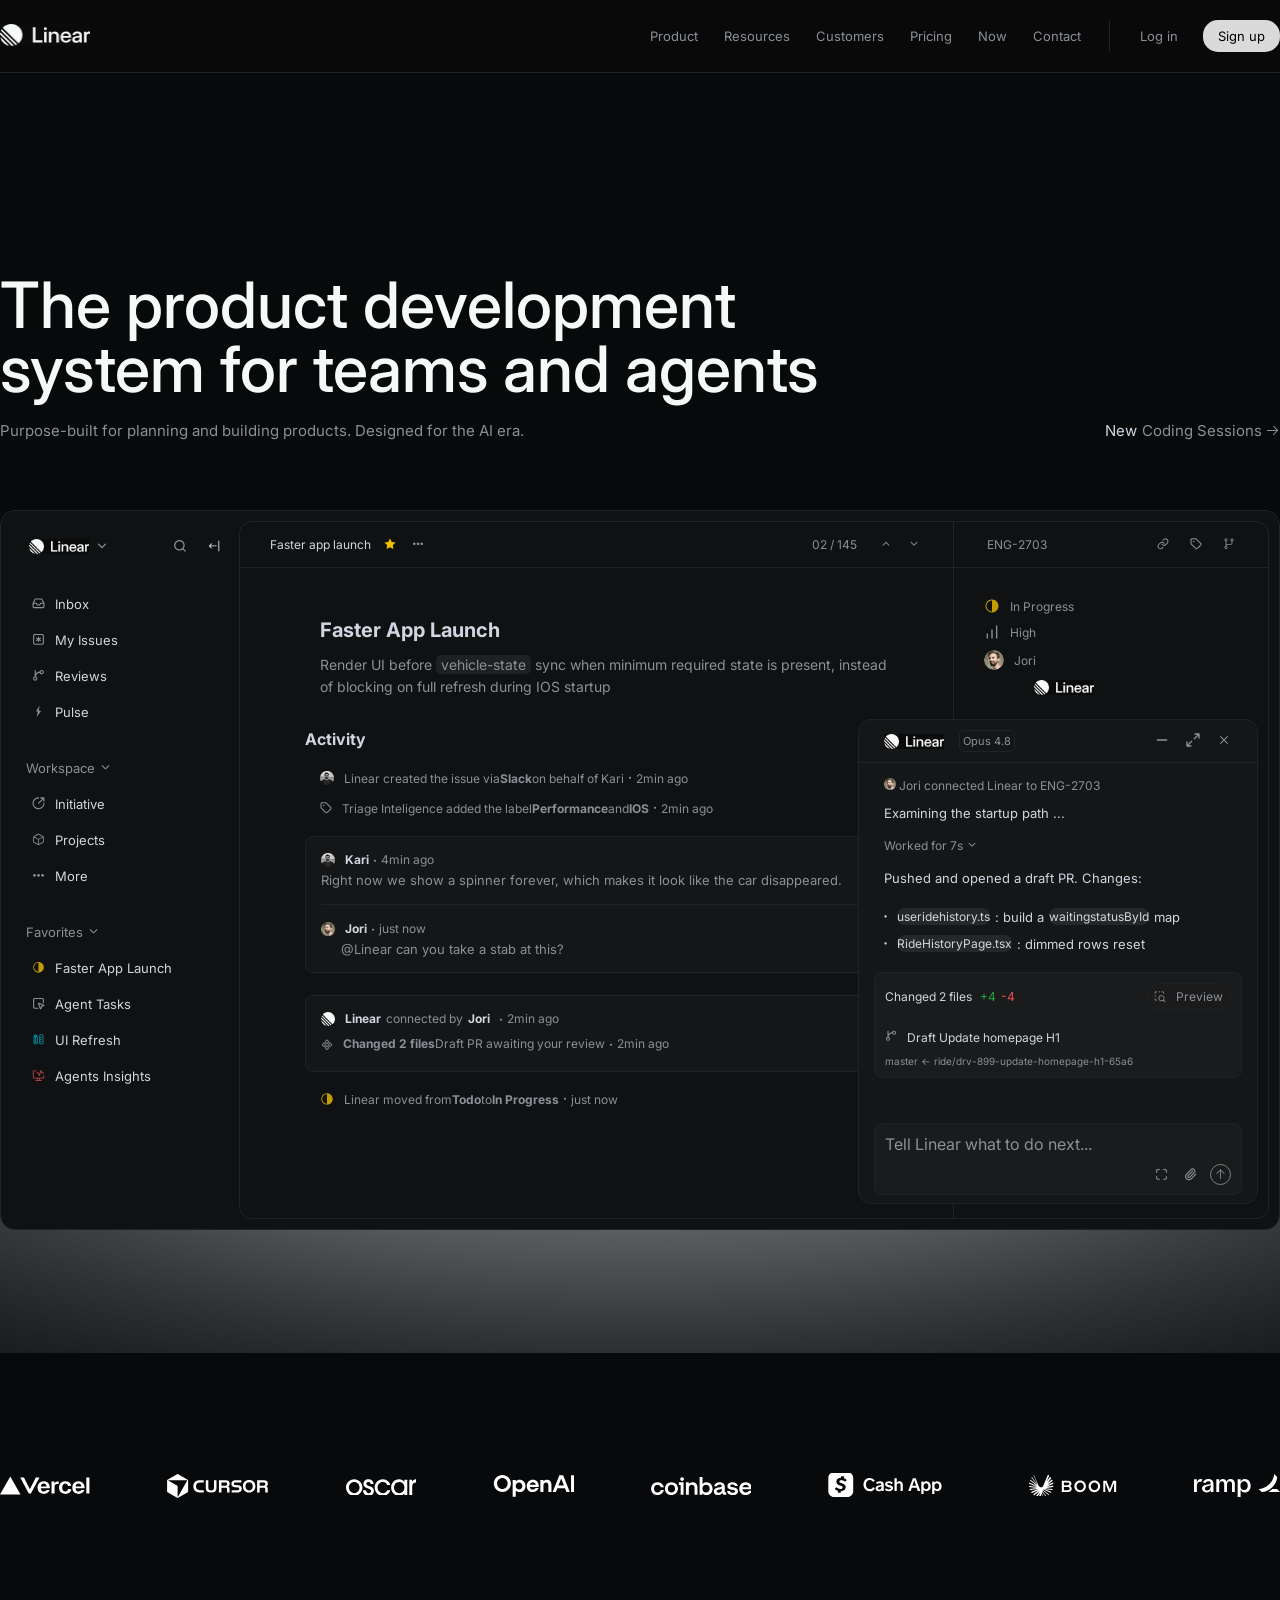
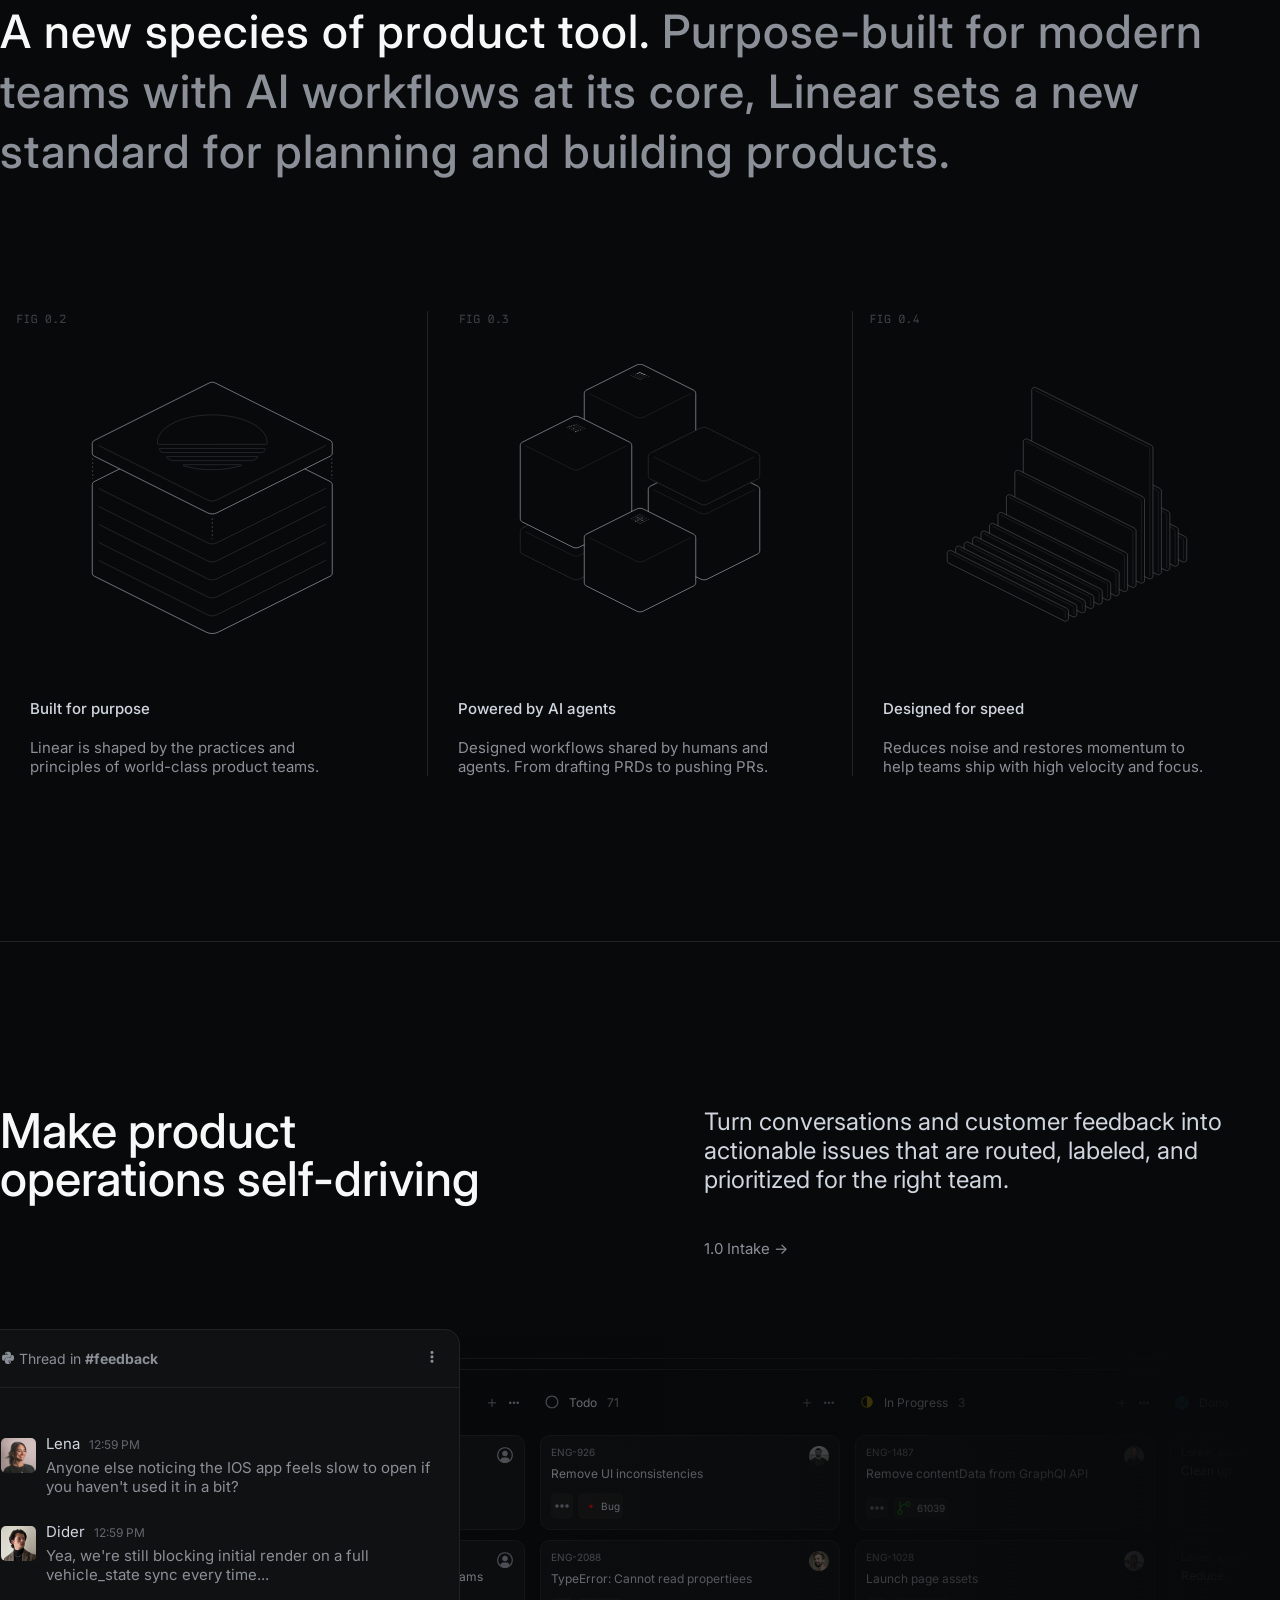
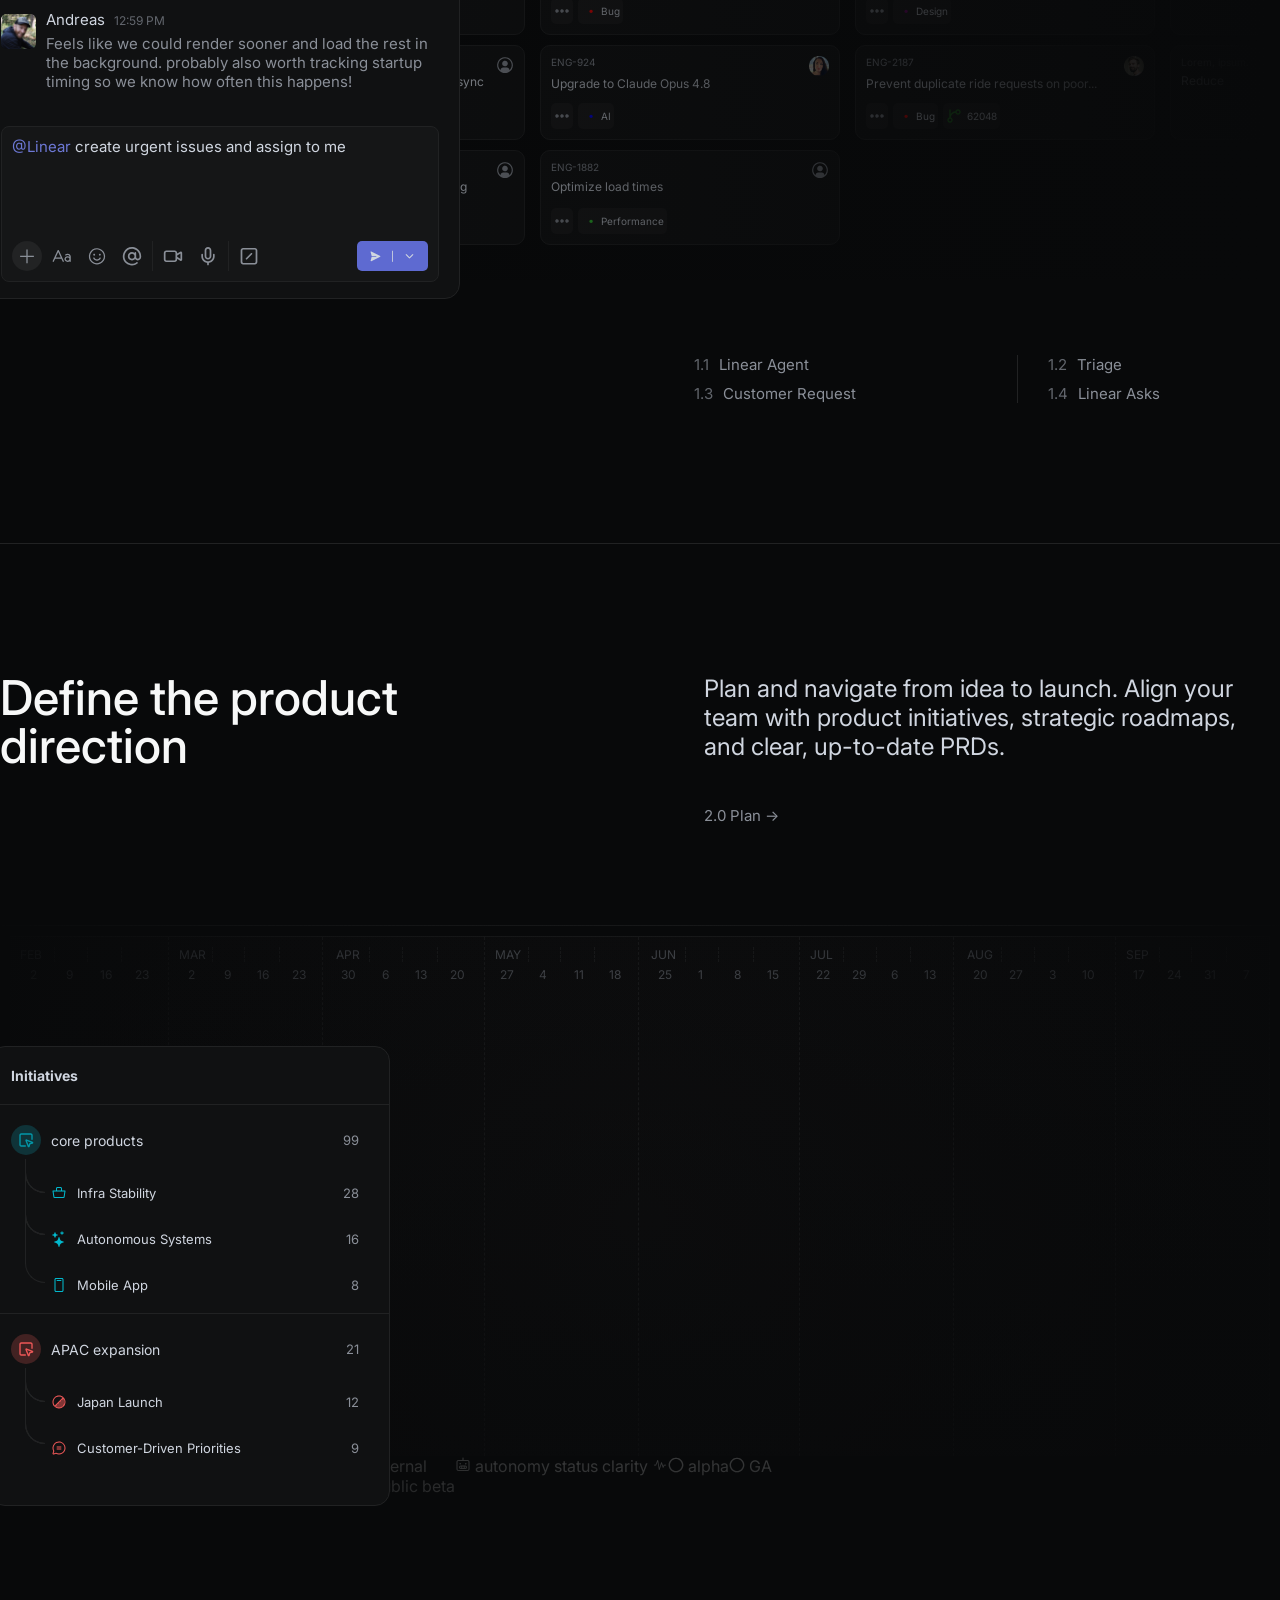
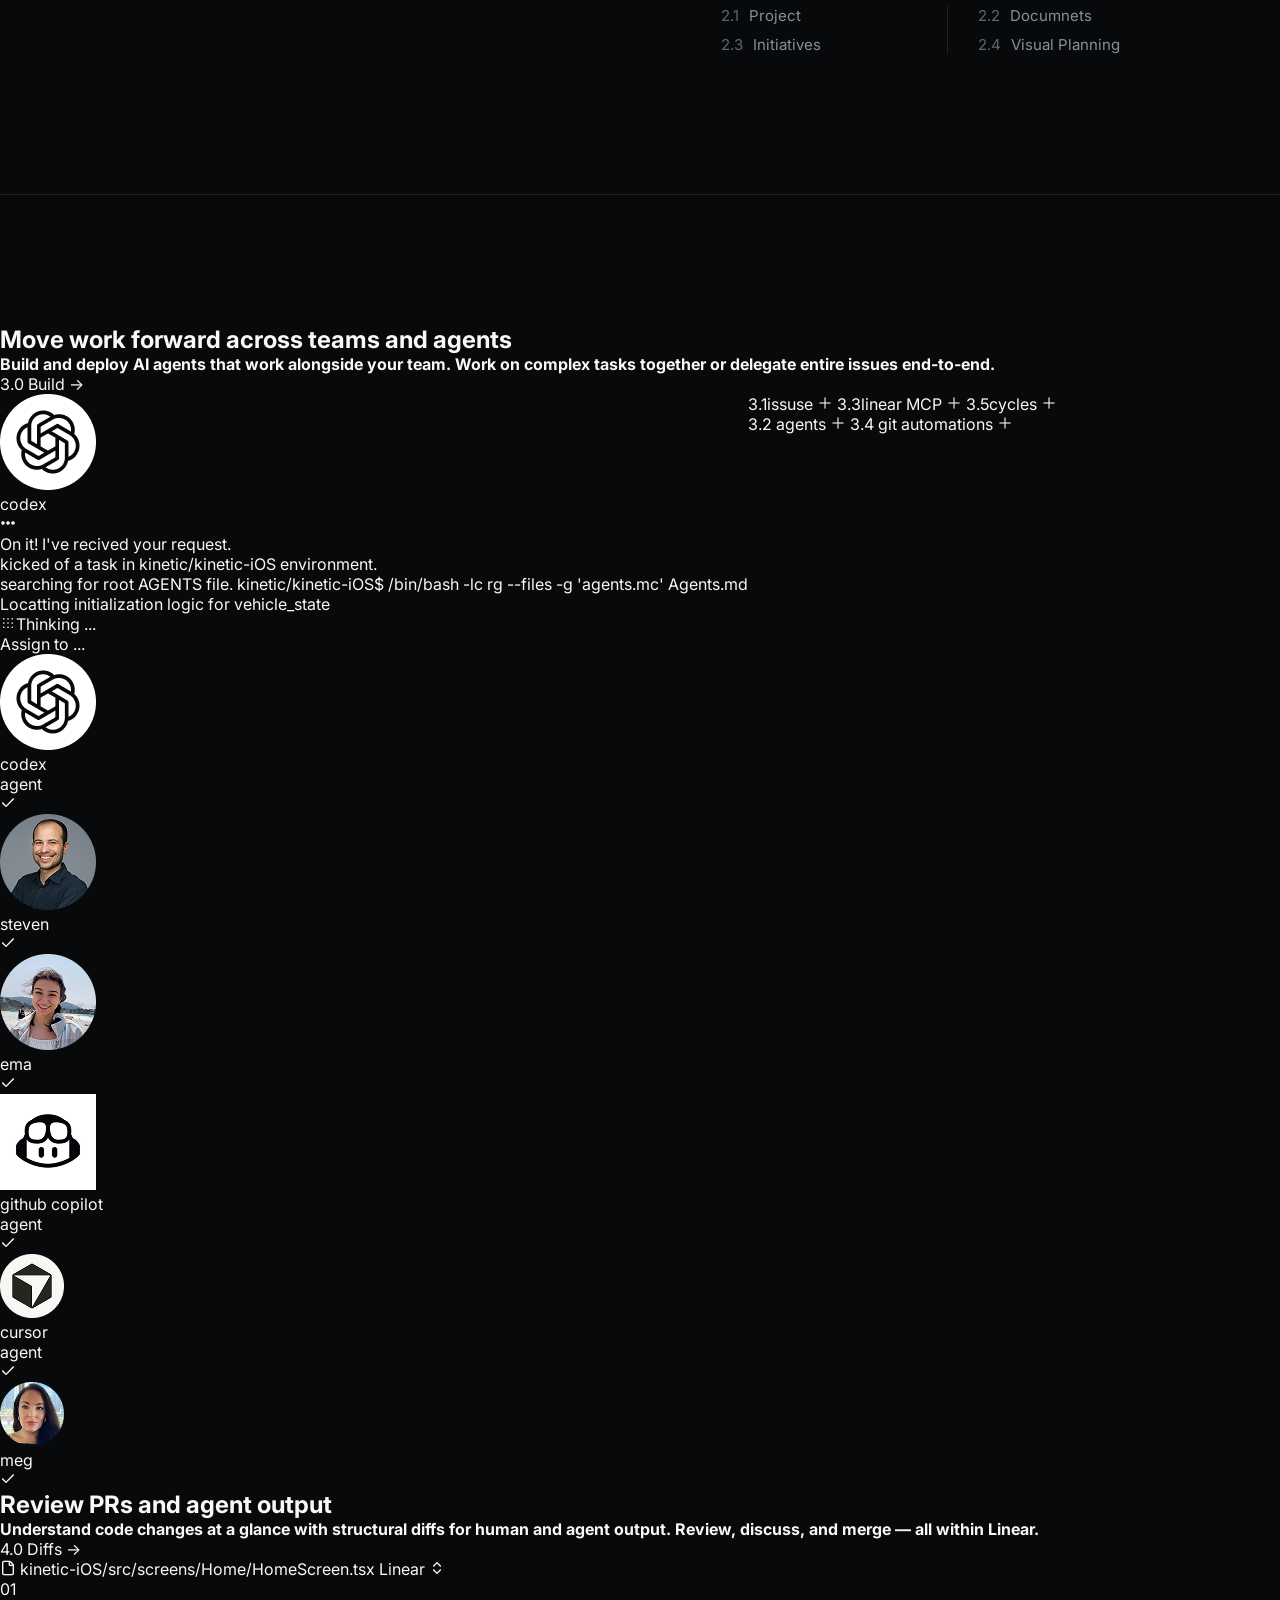
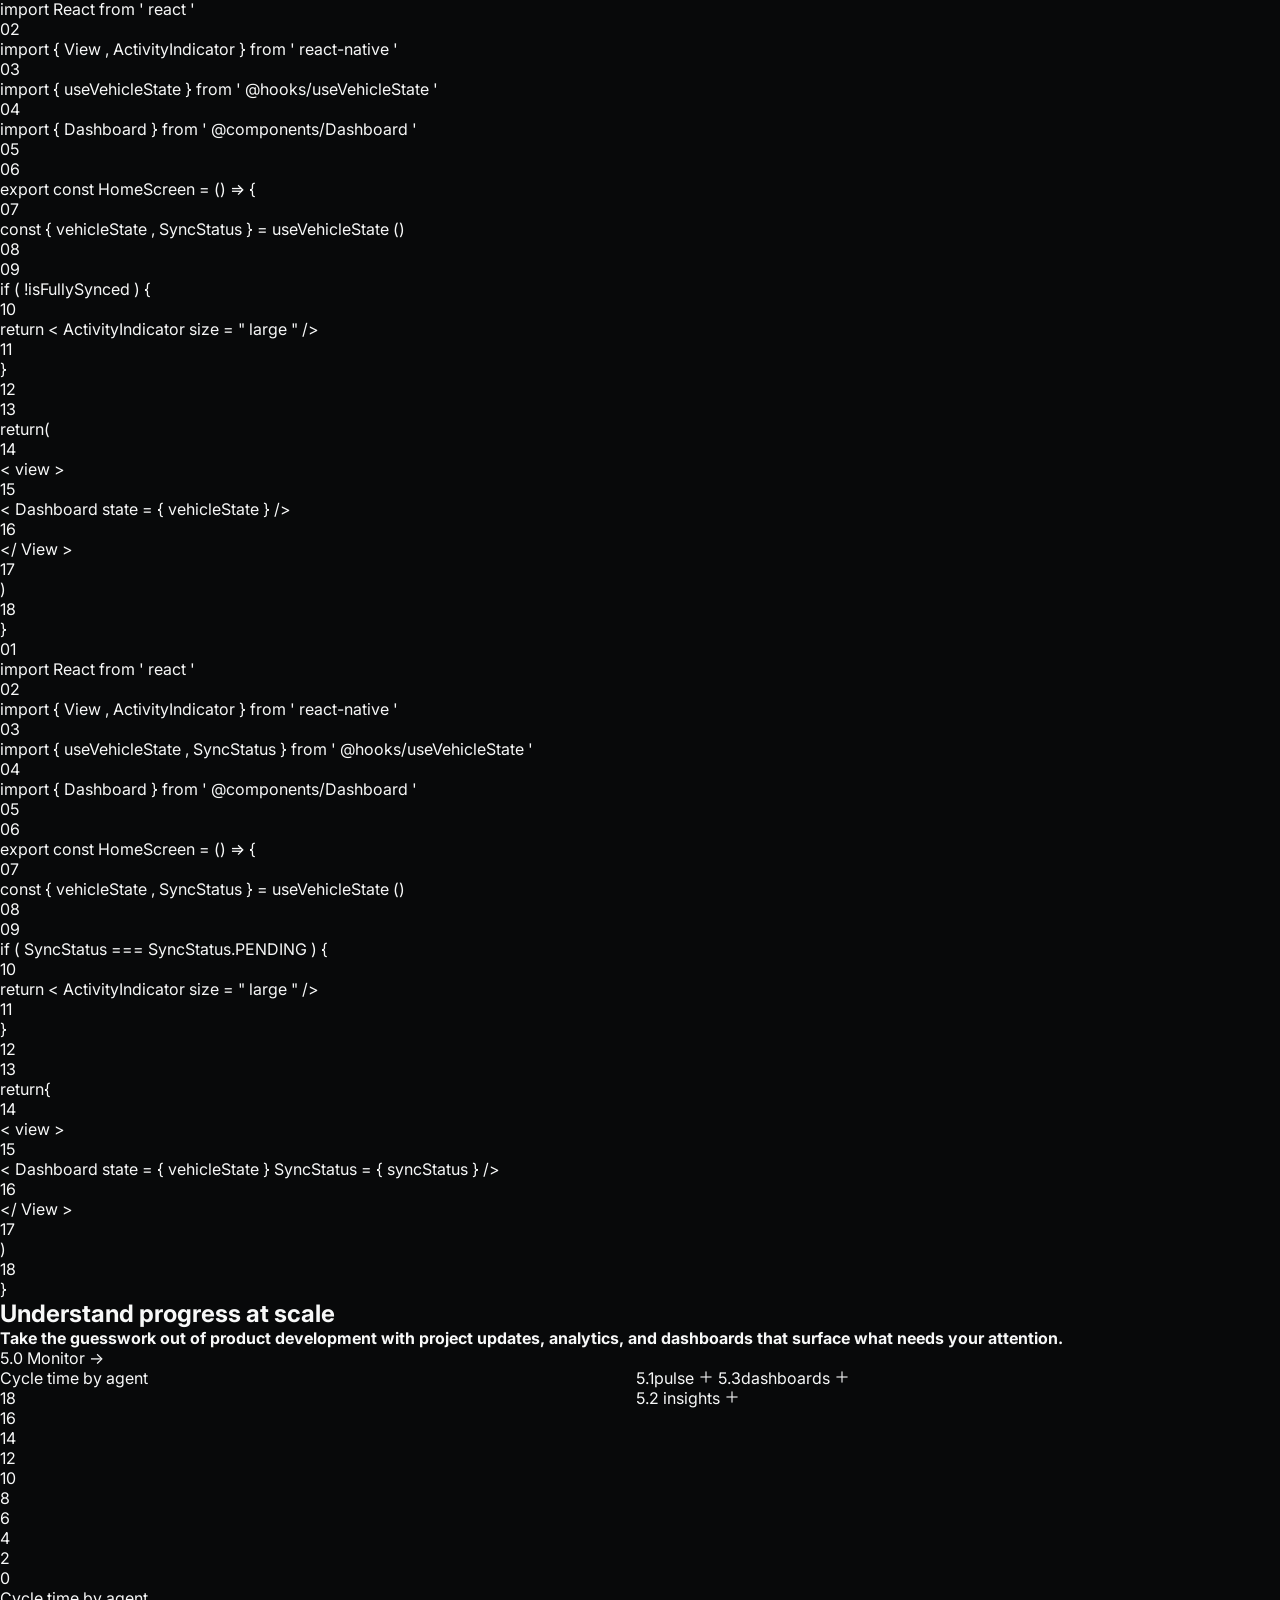
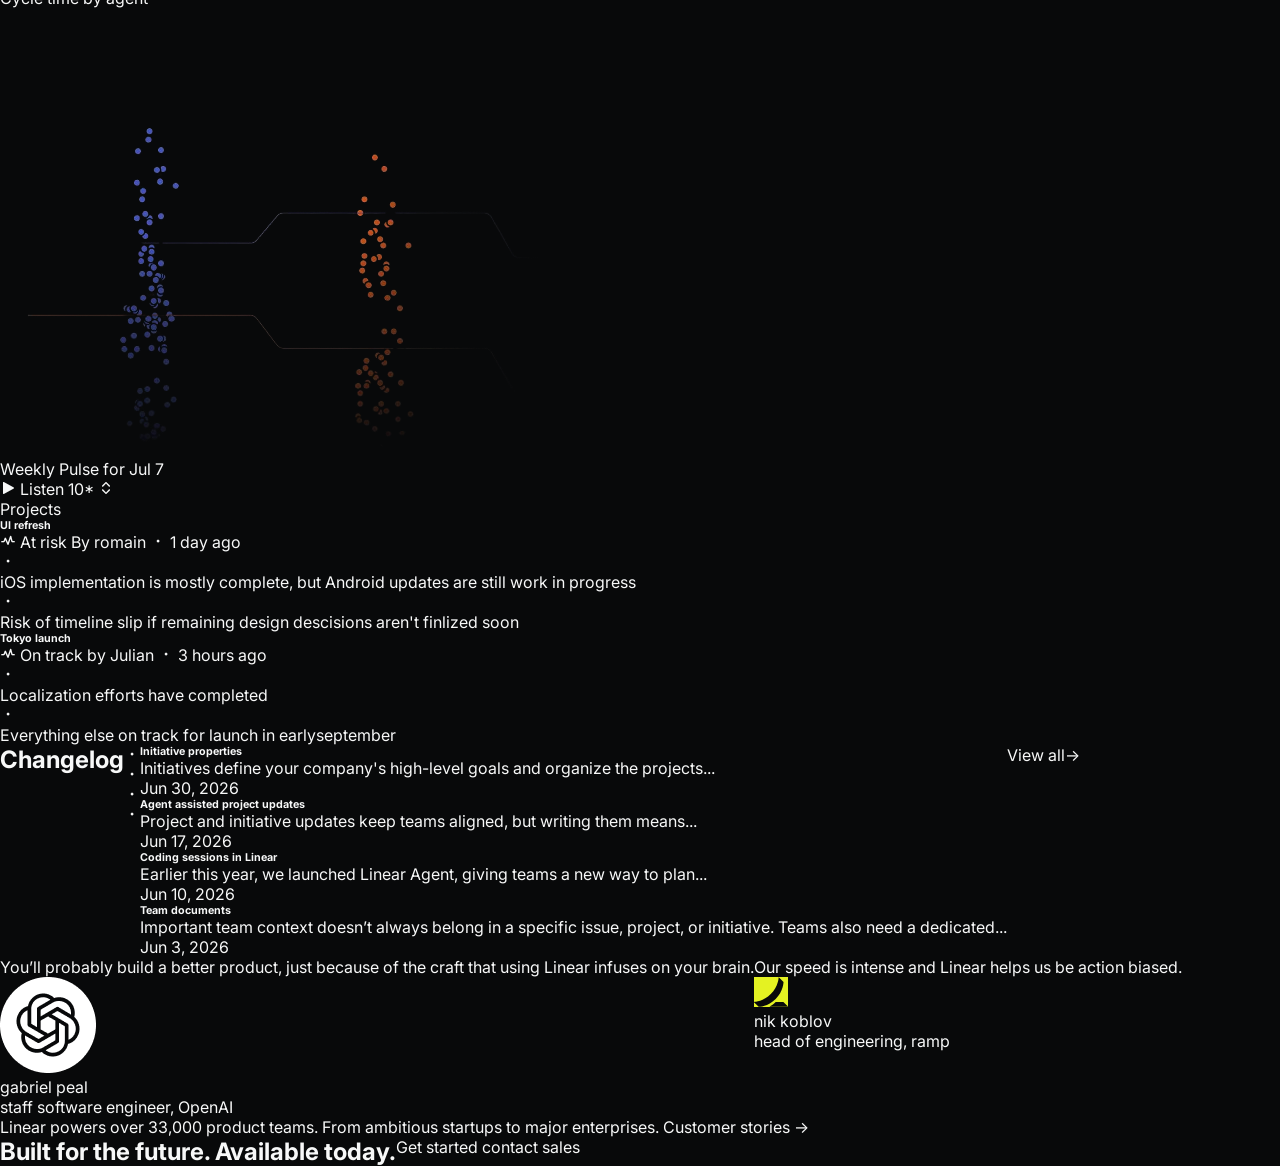
==== commit 71a379a8: "Add files via upload Implement remaining main content sections" ====
--- a/index.html
+++ b/index.html
@@ -902,6 +902,7 @@
             <!-- boxes -->
             <div>
 
+
                 <!-- inner box -->
                 <div>
                     <div>
@@ -1094,6 +1095,107 @@
 
 
 
+
+
+
+
+
+
+
+
+                <!-- block 1 -->
+                <div>
+
+                    <p>
+                        <i class="icon">ﱕ</i>
+                        UI refresh
+                        <i class="icon"></i>
+                    </p>
+
+                    <div>
+                        <div>
+                            <div>
+                                <i class="icon"></i>
+                                <span>core screens</span>
+                            </div>
+                            <div>
+                                <i class="icon"></i>
+                                <span>polish</span>
+                            </div>
+                        </div>
+                        <div></div>
+                    </div>
+
+
+                </div>
+
+                <!-- block 2 -->
+                <div>
+                    <p>
+                        <i class="icon">勺</i>
+                        split fares
+                        <i class="icon"></i>
+                    </p>
+
+                    <div>
+                        <div>
+                            <div>
+                                <i class="icon"></i>
+                                <span>internal</span>
+                            </div>
+                            <div>
+                                <i class="icon"></i>
+                                <span>public beta</span>
+                            </div>
+                        </div>
+                        <div></div>
+                    </div>
+                </div>
+
+                <!-- block 3 -->
+                <div>
+                    <p>
+                        <i class="icon">遼</i>
+                        autonomy status clarity
+                        <i class="icon"></i>
+                    </p>
+
+                    <div>
+                        <div>
+                            <div>
+                                <i class="icon"></i>
+                                <span>alpha</span>
+                            </div>
+                        </div>
+                    </div>
+                </div>
+
+                <!-- block 4 -->
+                <div>
+                    <div>
+                        <div>
+                            <div>
+                                <i class="icon"></i>
+                                <span>GA</span>
+                            </div>
+                        </div>
+                    </div>
+                </div>
+
+
+
+
+
+
+
+
+
+
+
+
+
+
+
                 <!-- ABS box -->
                 <div>
                     <!-- header -->
@@ -1123,7 +1225,7 @@
 
                     <!-- row 2 -->
                     <div>
-                        
+
                         <div>
                             <a href=""><i class="icon"></i>APAC expansion</a>
                             <span>21</span>
@@ -1144,9 +1246,9 @@
 
             </div>
 
+
             <!-- numbers -->
             <div>
-
                 <div>
 
                     <a href=""><span>2.1</span>project <i class="icon"></i></a>
@@ -1155,7 +1257,6 @@
 
 
                 </div>
-
                 <div>
 
                     <a href=""><span>2.2</span> documnets <i class="icon"></i></a>
@@ -1163,21 +1264,995 @@
                     <a href=""><span>2.4</span> visual planning <i class="icon"></i></a>
 
                 </div>
-
-
-
-
             </div>
 
         </section>
 
-
-
-
-
-
-
-
+        <!--==================#2-5 MOVE WORK HTML ==================-->
+        <section>
+
+            <!-- text -->
+            <div>
+                <h2>Move work forward across teams and agents</h2>
+
+                <div>
+                    <h4>Build and deploy AI agents that work alongside your team. Work on complex tasks together or
+                        delegate entire issues
+                        end-to-end.</h4>
+                    <a href="">3.0 Build →</a>
+                </div>
+            </div>
+
+            <!-- boxes -->
+            <div>
+
+                <!-- inner box -->
+                <div>
+
+                    <!-- header -->
+                    <div>
+                        <figure>
+                            <img src="assets/Images/GPT.png" alt="">
+                            <figcaption><span>codex</span></figcaption>
+                        </figure>
+                        <i class="icon"></i>
+                    </div>
+
+                    <!-- content -->
+                    <div>
+
+                        <span>On it! I've recived your request.</span>
+                        <p>kicked of a task in <span>kinetic/kinetic-iOS environment.</span></p>
+                        <span>searching for root AGENTS file.</span>
+                        <span>kinetic/kinetic-iOS$ /bin/bash -lc rg --files -g 'agents.mc' Agents.md</span>
+                        <p>Locatting initialization logic for <span>vehicle_state</span></p>
+                        <span><i class="icon">ﶘ</i>Thinking ...</span>
+
+                    </div>
+
+                </div>
+
+                <!-- shadow -->
+                <div></div>
+
+
+
+
+
+
+                <!-- ABS box -->
+                <div>
+
+                    <!-- header -->
+                    <div>
+                        <span>Assign to ...</span>
+                    </div>
+
+                    <!-- content -->
+                    <div>
+                        <div>
+                            <figure>
+                                <img src="assets/Images/GPT.png" alt="">
+                                <p>codex</p>
+                                <span>agent</span>
+                            </figure>
+                            <i class="icon"></i>
+                        </div>
+                        <div>
+                            <figure>
+                                <img src="assets/Images/Steven.png" alt="">
+                                <p>steven</p>
+                            </figure>
+                            <i class="icon"></i>
+                        </div>
+                        <div>
+                            <figure>
+                                <img src="assets/Images/Ema.png" alt="">
+                                <p>ema</p>
+                            </figure>
+                            <i class="icon"></i>
+                        </div>
+                        <div>
+                            <figure>
+                                <img src="assets/Images/Github Copilot.png" alt="">
+                                <p>github copilot</p>
+                                <span>agent</span>
+                            </figure>
+                            <i class="icon"></i>
+                        </div>
+                        <div>
+                            <figure>
+                                <img src="assets/Images/Cursor.png" alt="">
+                                <p>cursor</p>
+                                <span>agent</span>
+                            </figure>
+                            <i class="icon"></i>
+                        </div>
+                        <div>
+                            <figure>
+                                <img src="assets/Images/Meg.png" alt="">
+                                <p>meg</p>
+                            </figure>
+                            <i class="icon"></i>
+                        </div>
+                    </div>
+
+                </div>
+
+
+            </div>
+
+            <!-- numbers -->
+            <div>
+                <div>
+
+                    <a href=""><span>3.1</span>issuse <i class="icon"></i></a>
+
+                    <a href=""><span>3.3</span>linear MCP <i class="icon"></i></a>
+
+                    <a href=""><span>3.5</span>cycles <i class="icon"></i></a>
+
+
+                </div>
+                <div>
+
+                    <a href=""><span>3.2</span> agents <i class="icon"></i></a>
+
+                    <a href=""><span>3.4</span> git automations <i class="icon"></i></a>
+
+                </div>
+            </div>
+        </section>
+
+        <!--==================#2-6 REVIEW HTML ==================-->
+        <section>
+            <!-- text -->
+            <div>
+                <h2>Review PRs and agent output</h2>
+
+                <div>
+                    <h4>Understand code changes at a glance with structural diffs for human and agent output. Review,
+                        discuss, and merge — all
+                        within Linear.</h4>
+                    <a href="">4.0 Diffs →</a>
+                </div>
+            </div>
+
+            <!-- boxes -->
+            <div>
+
+                <!-- inner box -->
+                <div>
+
+                    <!-- header -->
+                    <div>
+                        <span><i class="icon"></i> kinetic-iOS/src/screens/Home/HomeScreen.tsx</span>
+                        <span>Linear <i class="icon"></i></span>
+                    </div>
+
+                    <!-- content -->
+                    <div>
+
+                        <!-- left -->
+                        <div>
+
+                            <!-- 1 -->
+                            <div>
+                                <span>01</span>
+                                <p>
+                                    <span class="pink ">import</span>
+                                    <span class="yellow">React</span>
+                                    <span class="pink">from</span>
+                                    '
+                                    <span class="yellow">react</span>
+                                    '
+                                </p>
+                            </div>
+
+                            <!-- 2 -->
+                            <div>
+                                <span>02</span>
+                                <p>
+
+                                    <span class="pink">import</span>
+                                    {
+                                    <span class="yellow">View</span>
+                                    ,
+                                    <span class="yellow">ActivityIndicator</span>
+                                    }
+                                    <span class="pink">from</span>
+                                    '
+                                    <span class="yellow">react-native</span>
+                                    '
+
+
+                                </p>
+                            </div>
+
+                            <!-- 3 -->
+                            <div>
+                                <span>03</span>
+                                <p>
+
+                                    <span class="pink">import</span>
+                                    {
+                                    <span class="yellow">useVehicleState</span>
+                                    }
+                                    <span class="pink">from</span>
+                                    '
+                                    <span class="yellow">@hooks/useVehicleState</span>
+                                    '
+
+
+
+
+                                </p>
+                            </div>
+
+                            <!-- 4 -->
+                            <div>
+                                <span>04</span>
+                                <p>
+
+                                    <span class="pink">import</span>
+                                    {
+                                    <span class="yellow">Dashboard</span>
+                                    }
+                                    <span class="pink">from</span>
+                                    '
+                                    <span class="yellow">@components/Dashboard</span>
+                                    '
+
+
+                                </p>
+                            </div>
+
+                            <!-- 5 -->
+                            <div>
+                                <span>05</span>
+                                <p></p>
+                            </div>
+
+                            <!-- 6 -->
+                            <div>
+                                <span>06</span>
+                                <p>
+
+                                    <span class="pink">export</span>
+                                    <span class="pink">const</span>
+                                    <span class="lightblue">HomeScreen</span>
+                                    <span class="pink">=</span>
+                                    ()
+                                    <span class="pink">=></span>
+                                    {
+
+
+
+
+                                </p>
+                            </div>
+
+                            <!-- 7 -->
+                            <div>
+                                <span>07</span>
+                                <p>
+
+                                    <span class="pink">const</span>
+                                    {
+                                    <span class="yellow">vehicleState</span>
+                                    ,
+                                    <span class="yellow">SyncStatus</span>
+                                    }
+                                    <span class="pink">=</span>
+
+                                    <span class="lightblue">useVehicleState</span>
+                                    ()
+
+
+
+                                </p>
+                            </div>
+
+                            <!-- 8 -->
+                            <div>
+                                <span>08</span>
+                                <p></p>
+                            </div>
+
+                            <!-- 9 -->
+                            <div>
+                                <span>09</span>
+                                <p>
+
+                                    <span class="pink">if</span>
+                                    (
+                                    <span class="yellow">!isFullySynced</span>
+                                    ) {
+
+                                </p>
+                            </div>
+
+                            <!-- 10 -->
+                            <div>
+                                <span>10</span>
+                                <p>
+
+                                    <span class="pink">return</span>
+                                    &lt;
+                                    <span class="darkblue">ActivityIndicator</span>
+
+                                    <span class="lightblue">size</span>
+
+                                    <span class="pink">=</span>
+                                    "
+                                    <span class="yellow">large</span>
+                                    " /&gt;
+
+                                </p>
+                            </div>
+
+                            <!-- 11 -->
+                            <div>
+                                <span>11</span>
+                                <p>}</p>
+                            </div>
+
+                            <!-- 12 -->
+                            <div>
+                                <span>12</span>
+                                <p></p>
+                            </div>
+
+                            <!-- 13 -->
+                            <div>
+                                <span>13</span>
+                                <p><span class="pink">return</span>(</p>
+                            </div>
+
+                            <!-- 14 -->
+                            <div>
+                                <span>14</span>
+                                <p>&lt; <span class="darkblue">view</span> &gt;</p>
+                            </div>
+
+                            <!-- 15 -->
+                            <div>
+                                <span>15</span>
+                                <p>
+                                    &lt;
+                                    <span class="darkblue">Dashboard</span>
+
+                                    <span class="lightblue">state</span>
+                                    <span class="yellow">=</span>
+                                    {
+                                    <span class="yellow">vehicleState</span>
+                                    } /&gt;
+
+                                </p>
+                            </div>
+
+                            <!-- 16 -->
+                            <div>
+                                <span>16</span>
+                                <p>&lt;/ <span class="darkblue">View</span> &gt;</p>
+                            </div>
+
+                            <!-- 17 -->
+                            <div>
+                                <span>17</span>
+                                <p>)</p>
+                            </div>
+
+                            <!-- 18 -->
+                            <div>
+                                <span>18</span>
+                                <p>}</p>
+                            </div>
+                        </div>
+
+                        <!-- right -->
+                        <div>
+
+                            <!-- 1 -->
+                            <div>
+                                <span>01</span>
+                                <p>
+                                    <span class="pink ">import</span>
+                                    <span class="yellow">React</span>
+                                    <span class="pink">from</span>
+                                    '
+                                    <span class="yellow">react</span>
+                                    '
+                                </p>
+                            </div>
+
+                            <!-- 2 -->
+                            <div>
+                                <span>02</span>
+                                <p>
+
+                                    <span class="pink">import</span>
+                                    {
+                                    <span class="yellow">View</span>
+                                    ,
+                                    <span class="yellow">ActivityIndicator</span>
+                                    }
+                                    <span class="pink">from</span>
+                                    '
+                                    <span class="yellow">react-native</span>
+                                    '
+
+
+                                </p>
+                            </div>
+
+                            <!-- 3 -->
+                            <div>
+                                <span>03</span>
+                                <p>
+
+                                    <span class="pink">import</span>
+                                    {
+                                    <span class="yellow">useVehicleState</span>
+                                    ,
+                                    <span class="yellow">SyncStatus</span>
+                                    }
+                                    <span class="pink">from</span>
+                                    '
+                                    <span class="yellow">@hooks/useVehicleState</span>
+                                    '
+
+
+
+
+                                </p>
+                            </div>
+
+                            <!-- 4 -->
+                            <div>
+                                <span>04</span>
+                                <p>
+
+                                    <span class="pink">import</span>
+                                    {
+                                    <span class="yellow">Dashboard</span>
+                                    }
+                                    <span class="pink">from</span>
+                                    '
+                                    <span class="yellow">@components/Dashboard</span>
+                                    '
+
+
+                                </p>
+                            </div>
+
+                            <!-- 5 -->
+                            <div>
+                                <span>05</span>
+                                <p></p>
+                            </div>
+
+                            <!-- 6 -->
+                            <div>
+                                <span>06</span>
+                                <p>
+
+                                    <span class="pink">export</span>
+                                    <span class="pink">const</span>
+                                    <span class="lightblue">HomeScreen</span>
+                                    <span class="pink">=</span>
+                                    ()
+                                    <span class="pink">=></span>
+                                    {
+
+
+
+
+                                </p>
+                            </div>
+
+                            <!-- 7 -->
+                            <div>
+                                <span>07</span>
+                                <p>
+
+                                    <span class="pink">const</span>
+                                    {
+                                    <span class="yellow">vehicleState</span>
+                                    ,
+                                    <span class="yellow">SyncStatus</span>
+                                    }
+                                    <span class="pink">=</span>
+
+                                    <span class="lightblue">useVehicleState</span>
+                                    ()
+
+
+
+                                </p>
+                            </div>
+
+                            <!-- 8 -->
+                            <div>
+                                <span>08</span>
+                                <p></p>
+                            </div>
+
+                            <!-- 9 -->
+                            <div>
+                                <span>09</span>
+
+                                <p>
+
+                                    <span class="pink">if</span>
+                                    (
+                                    <span class="yellow">SyncStatus</span>
+
+                                    <span class="pink">===</span>
+
+                                    <span class="yellow">SyncStatus.PENDING</span>
+
+                                    ) {
+
+                                </p>
+                            </div>
+
+                            <!-- 10 -->
+                            <div>
+                                <span>10</span>
+                                <p>
+
+                                    <span class="pink">return</span>
+                                    &lt;
+                                    <span class="darkblue">ActivityIndicator</span>
+
+                                    <span class="lightblue">size</span>
+
+                                    <span class="pink">=</span>
+                                    "
+                                    <span class="yellow">large</span>
+                                    " /&gt;
+
+                                </p>
+                            </div>
+
+                            <!-- 11 -->
+                            <div>
+                                <span>11</span>
+                                <p>}</p>
+                            </div>
+
+                            <!-- 12 -->
+                            <div>
+                                <span>12</span>
+                                <p></p>
+                            </div>
+
+                            <!-- 13 -->
+                            <div>
+                                <span>13</span>
+                                <p><span class="pink">return</span>{</p>
+                            </div>
+
+                            <!-- 14 -->
+                            <div>
+                                <span>14</span>
+                                <p>&lt; <span class="darkblue">view</span> &gt;</p>
+                            </div>
+
+                            <!-- 15 -->
+                            <div>
+                                <span>15</span>
+
+
+                                <p>
+                                    &lt;
+                                    <span class="darkblue">Dashboard</span>
+
+                                    <span class="lightblue">state</span>
+                                    <span class="yellow">=</span>
+                                    {
+                                    <span class="yellow">vehicleState</span>
+                                    }
+                                    <span class="lightblue">SyncStatus</span>
+
+                                    <span class="yellow">=</span>
+                                    {
+                                    <span class="yellow">syncStatus</span>
+
+                                    } /&gt;
+
+                                </p>
+                            </div>
+
+                            <!-- 16 -->
+                            <div>
+                                <span>16</span>
+                                <p>&lt;/ <span class="darkblue">View</span> &gt;</p>
+                            </div>
+
+                            <!-- 17 -->
+                            <div>
+                                <span>17</span>
+                                <p>)</p>
+                            </div>
+
+                            <!-- 18 -->
+                            <div>
+                                <span>18</span>
+                                <p>}</p>
+                            </div>
+                        </div>
+
+                    </div>
+
+                </div>
+
+                <!-- shadow -->
+                <div></div>
+            </div>
+        </section>
+
+        <!--==================#2-7 UNDERSTAND HTML ==================-->
+        <section>
+
+
+
+
+            <!-- text -->
+            <div>
+                <h2>Understand progress at scale</h2>
+
+                <div>
+                    <h4>Take the guesswork out of product development with project updates, analytics, and dashboards
+                        that surface what needs
+                        your attention.
+                    </h4>
+                    <a href="">5.0 Monitor →</a>
+                </div>
+            </div>
+
+            <!-- boxes -->
+            <div>
+                <!-- inner box -->
+                <div>
+
+                    <!-- left -->
+                    <div>
+
+                        <!-- header -->
+                        <div>
+                            <p>Cycle time by agent</p>
+                        </div>
+
+                        <!-- content -->
+                        <div>
+
+                            <!-- rows -->
+                            <div>
+                                <div></div>
+                                <span>18</span>
+
+                                <div></div>
+                                <span>16</span>
+
+                                <div></div>
+                                <span>14</span>
+
+                                <div></div>
+                                <span>12</span>
+
+                                <div></div>
+                                <span>10</span>
+
+                                <div></div>
+                                <span>8</span>
+
+                                <div></div>
+                                <span>6</span>
+
+                                <div></div>
+                                <span>4</span>
+
+                                <div></div>
+                                <span>2</span>
+
+                                <div></div>
+                                <span>0</span>
+                            </div>
+
+                            <!-- columns -->
+                            <div>
+
+                                <!-- C1 -->
+                                <div>
+                                    <div></div>
+                                    <div></div>
+                                </div>
+
+                                <!-- C2 -->
+                                <div>
+                                    <div></div>
+                                    <div></div>
+                                </div>
+
+                                <!-- C3 -->
+                                <div>
+                                    <div></div>
+                                    <div></div>
+                                </div>
+
+                            </div>
+
+
+
+                        </div>
+
+                    </div>
+
+
+
+                    <!-- right -->
+                    <div>
+
+                        <!-- header -->
+                        <div>
+                            <p>Cycle time by agent</p>
+                        </div>
+
+                        <!-- content -->
+                        <div>
+
+                            <!-- cells -->
+
+                            <div></div>
+                            <div></div>
+                            <div></div>
+                            <div></div>
+                            <div></div>
+                            <div></div>
+                            <div></div>
+                            <div></div>
+                            <div></div>
+                            <div></div>
+                            <div></div>
+                            <div></div>
+                            <div></div>
+                            <div></div>
+                            <div></div>
+
+
+
+                            <!-- dots -->
+                            <figure>
+                                <img src="assets/Images/f_auto_dpr_2_fit_scale-down_metadata_none__10_-removebg-preview.png"
+                                    alt="">
+                            </figure>
+                        </div>
+
+                    </div>
+
+
+
+
+
+
+
+
+
+
+
+
+
+
+                </div>
+
+                <!-- shadow left & right  -->
+                <div></div>
+                <!-- shadow bottom -->
+                <div></div>
+
+                <!-- ABS box -->
+                <div>
+
+                    <!-- header -->
+                    <div>
+
+                        <p>Weekly Pulse for Jul 7</p>
+
+                        <div>
+                            <a href=""><i class="icon"></i> Listen</a>
+                            <a href="">10* <i class="icon"></i></a>
+                        </div>
+
+                    </div>
+
+                    <!-- line -->
+                    <div>
+                        <span>Projects</span>
+                        <div></div>
+                    </div>
+
+                    <!-- content -->
+                    <div>
+
+                        <!-- top -->
+                        <div>
+                            <h6>UI refresh</h6>
+                            <div>
+                                <i class="icon"></i>
+                                <span>At risk</span>
+                                <span>By romain <i class="icon"></i> 1 day ago</span>
+                            </div>
+
+                            <div>
+                                <i class="icon"></i>
+                                <p> iOS implementation is mostly complete, but Android updates are
+                                    still work in progress</p>
+
+                            </div>
+
+                            <div>
+                                <i class="icon"></i>
+                                <p>Risk of timeline slip if remaining design descisions aren't
+                                    finlized soon</p>
+                            </div>
+
+
+                        </div>
+
+                        <!-- bottom -->
+                        <div>
+                            <h6>Tokyo launch</h6>
+                            <div>
+                                <i class="icon"></i>
+                                <span>On track</span>
+                                <span>by Julian <i class="icon"></i> 3 hours ago</span>
+                            </div>
+
+                            <div>
+                                <i class="icon"></i>
+                                <p> Localization efforts have completed</p>
+                            </div>
+
+                            <div>
+                                <i class="icon"></i>
+                                <p> Everything else on track for launch in earlyseptember</p>
+                            </div>
+
+
+
+
+
+
+
+
+
+                        </div>
+                    </div>
+                </div>
+
+            </div>
+
+
+            <!-- numbers -->
+            <div>
+                <div>
+
+                    <a href=""><span>5.1</span>pulse <i class="icon"></i></a>
+
+                    <a href=""><span>5.3</span>dashboards <i class="icon"></i></a>
+
+
+
+                </div>
+                <div>
+
+                    <a href=""><span>5.2</span> insights <i class="icon"></i></a>
+
+
+                </div>
+            </div>
+        </section>
+
+        <!--==================#2-8 CHANGELOG HTML ==================-->
+        <section>
+
+            <!-- header -->
+            <h2>Changelog</h2>
+
+            <!-- dots -->
+            <div>
+                <div>
+                    <i class="icon"></i>
+                    <div></div>
+                </div>
+                <div>
+                    <i class="icon"></i>
+                    <div></div>
+                </div>
+                <div>
+                    <i class="icon"></i>
+                    <div></div>
+                </div>
+                <div>
+                    <i class="icon"></i>
+                    <div></div>
+                </div>
+            </div>
+
+            <!-- divs -->
+            <div>
+                <div>
+                    <h6>Initiative properties</h6>
+                    <p>Initiatives define your company's high-level goals and organize the projects...</p>
+                    <span>Jun 30, 2026</span>
+                </div>
+                <div>
+                    <h6>Agent assisted project updates</h6>
+                    <p>Project and initiative updates keep teams aligned, but writing them means...</p>
+                    <span>Jun 17, 2026</span>
+                </div>
+                <div>
+                    <h6>Coding sessions in Linear</h6>
+                    <p>Earlier this year, we launched Linear Agent, giving teams a new way to plan...</p>
+                    <span>Jun 10, 2026</span>
+                </div>
+                <div>
+                    <h6>Team documents</h6>
+                    <p>Important team context doesn’t always belong in a specific issue, project, or initiative. Teams
+                        also need a dedicated...</p>
+                    <span>Jun 3, 2026</span>
+                </div>
+            </div>
+
+            <!-- button -->
+            <a href="">View all→</a>
+
+        </section>
+
+        <!--==================#2-9 YOU'LL HTML ==================-->
+        <section>
+
+            <!-- left -->
+            <div>
+                <p>You’ll probably build a better product, just because of the craft that using Linear infuses on your
+                    brain.</p>
+                <figure>
+                    <img src="assets/Images/GPT.png" alt="">
+                    <figcaption>
+                        <p>gabriel peal</p>
+                        <span>staff software engineer, OpenAI</span>
+                    </figcaption>
+                </figure>
+            </div>
+
+            <!-- right -->
+            <div>
+                <p>Our speed is intense and Linear helps us be action biased.</p>
+                <figure>
+                    <img src="assets/Images/nik.png" alt="">
+                    <figcaption>
+                        <p>nik koblov</p>
+                        <span>head of engineering, ramp</span>
+                    </figcaption>
+                </figure>
+            </div>
+
+            <div>
+                <span>Linear powers over 33,000 product teams. From ambitious startups to major enterprises.</span>
+                <a href="">Customer stories →</a>
+            </div>
+        </section>
+
+        <!--==================#2-10 BUILT FOR THE FUTURE HTML ==================-->
+        <section>
+            <h2>Built for the future. Available today.</h2>
+            <div>
+                <a href="">Get started</a>
+                <a href="">contact sales</a>
+            </div>
+        </section>
 
 
 
@@ -1218,12 +2293,14 @@
 
     <!--==================#3 FOOTER HTML ==================-->
     <!--===================================================-->
-    <footer class="row"></footer>
-    <!--==================#3-2 WEBSITES FOOTER HTML ==================-->
-    <section></section>
-
-    <!--==================#3-3 AUTHORES SECTION HTML ==================-->
-    <section></section>
+    <footer class="row">
+        <!--==================#3-2 WEBSITES FOOTER HTML ==================-->
+        <section></section>
+
+        <!--==================#3-3 AUTHORES SECTION HTML ==================-->
+        <section></section>
+    </footer>
 </body>
 
+
 </html>
--- a/assets/StyleSheet/master.css
+++ b/assets/StyleSheet/master.css
@@ -30,6 +30,7 @@
     left: 0;
     justify-content: center;
     align-items: center;
+    z-index: 20;
 
     >section {
         max-width: 1285px;
@@ -1299,5 +1300,1243 @@
 
 
         }
+
+        /*==================#2-2 A NEW SPECIES STYLE ==================*/
+        &:nth-of-type(2) {
+            justify-content: center;
+            align-content: start;
+            border-bottom: 1px solid var(--BorderColor);
+            row-gap: 100px;
+            margin-bottom: 165px;
+
+            >div {
+                width: 100%;
+                max-width: 1285px;
+                display: flex;
+                flex-wrap: wrap;
+
+                /* logos */
+                &:first-of-type {
+                    align-items: center;
+                    justify-content: space-between;
+                }
+
+                /* text */
+                &:nth-of-type(2) {
+
+                    >h2 {
+                        font-size: 46px;
+                        color: var(--ParagraphTextDark);
+                        font-weight: 510;
+                        line-height: 1.3;
+                        letter-spacing: 1px;
+
+                        >span {
+                            color: var(--TitleTexts);
+                        }
+                    }
+                }
+
+                /* photos */
+                &:last-of-type {
+                    margin: 30px 0 165px;
+                    justify-content: space-between;
+
+                    >figure {
+                        width: 33.33%;
+                        display: flex;
+                        flex-wrap: wrap;
+                        justify-content: center;
+                        align-content: start;
+                        padding: 0 30px;
+
+                        >figcaption {
+                            display: flex;
+                            flex-wrap: wrap;
+                            row-gap: 20px;
+
+                            >* {
+                                font-size: 15px;
+                            }
+
+                            >h5 {
+                                width: 100%;
+                                color: var(--ParagraphTextLight);
+                                font-weight: 510;
+                            }
+
+                            >span {
+                                color: var(--ParagraphTextDark);
+                                width: 90%;
+                            }
+                        }
+
+
+
+                        &:nth-of-type(2) {
+                            border-left: 1px solid var(--BorderColor);
+                            border-right: 1px solid var(--BorderColor);
+                        }
+                    }
+                }
+            }
+        }
+
+        /*==================#2-3 MAKE PRODUCTS STYLE ==================*/
+        &:nth-of-type(3) {
+            border-bottom: 1px solid var(--BorderColor);
+            justify-content: center;
+            align-content: start;
+            row-gap: 100px;
+            padding-bottom: 140px;
+            margin-bottom: 130px;
+
+            >div {
+                width: 100%;
+                max-width: 1285px;
+                display: flex;
+                flex-wrap: wrap;
+                align-content: start;
+
+                /* text */
+                &:first-of-type {
+                    justify-content: space-between;
+                    align-items: start;
+
+                    >h2 {
+                        width: 40%;
+                        color: var(--TitleTexts);
+                        font-size: 48px;
+                        font-weight: 510;
+                        line-height: 48px;
+                    }
+
+
+                    >div {
+                        display: flex;
+                        flex-wrap: wrap;
+                        row-gap: 45px;
+                        width: 45%;
+
+                        >h4 {
+                            font-size: 24px;
+                            color: var(--ParagraphTextLight);
+                            font-weight: 400;
+                        }
+
+                        >a {
+                            width: 100%;
+                            font-size: 15px;
+                            color: var(--ParagraphTextDark);
+                            transition: 0.4s;
+
+                            &:hover {
+                                color: var(--ParagraphTextLight);
+                            }
+                        }
+                    }
+                }
+
+                /* box */
+                &:nth-of-type(2) {
+                    border-top: 1px solid var(--BorderColor);
+                    padding: 10px;
+                    position: relative;
+
+                    >div {
+                        display: flex;
+                        flex-wrap: wrap;
+                        align-content: start;
+
+                        /* inner box */
+                        &:first-of-type {
+                            width: 100%;
+                            border-top: 1px solid var(--BorderColor);
+                            justify-content: end;
+
+                            >div {
+                                display: flex;
+                                flex-wrap: wrap;
+                                justify-content: end;
+
+                                /* top */
+                                &:first-of-type {
+                                    column-gap: 15px;
+
+                                    /* cells */
+                                    >div {
+                                        padding: 25px 5px;
+                                        width: 300px;
+                                        display: flex;
+                                        justify-content: space-between;
+                                        align-items: center;
+                                        column-gap: 10px;
+
+                                        >* {
+                                            font-size: 12px;
+                                        }
+
+                                        &:first-of-type {
+                                            color: var(--ParagraphTextDark);
+                                            justify-content: end;
+                                        }
+
+                                        &:nth-of-type(2),
+                                        &:nth-of-type(3) {
+
+                                            >div {
+                                                display: flex;
+                                                column-gap: 10px;
+
+                                                &:first-of-type {
+
+                                                    >i {
+                                                        font-size: 14px;
+                                                    }
+
+                                                    >span {
+                                                        &:first-of-type {
+                                                            color: var(--ParagraphTextLight);
+                                                        }
+
+                                                        &:last-of-type {
+                                                            color: var(--ParagraphTextDark);
+                                                        }
+                                                    }
+                                                }
+
+                                                &:last-of-type {
+                                                    color: var(--ParagraphTextDark);
+                                                }
+                                            }
+
+                                        }
+
+                                        &:nth-of-type(2) {
+
+                                            >div {
+
+                                                &:first-of-type {
+                                                    >i {
+                                                        color: var(--ParagraphTextDark);
+                                                    }
+                                                }
+                                            }
+                                        }
+
+                                        &:nth-of-type(3) {
+
+                                            >div {
+
+                                                &:first-of-type {
+                                                    >i {
+                                                        color: #c39c04;
+                                                    }
+                                                }
+                                            }
+                                        }
+
+                                        &:last-of-type {
+                                            width: 100px;
+                                            justify-content: start;
+
+                                            >i {
+                                                color: black;
+                                                padding: 1px;
+                                                border-radius: 50%;
+                                                background-color: #08daf18e;
+                                            }
+
+                                            >span {
+                                                color: var(--ParagraphTextLight);
+                                            }
+                                        }
+                                    }
+                                }
+
+
+                                /* bottom */
+                                &:last-of-type {
+                                    width: 95%;
+                                    column-gap: 15px;
+
+                                    /* columns */
+                                    >div {
+                                        width: 300px;
+                                        height: 410px;
+                                        display: flex;
+                                        flex-wrap: wrap;
+                                        align-content: start;
+                                        row-gap: 10px;
+
+                                        /* cells */
+                                        >div {
+                                            width: 100%;
+                                            height: 95px;
+                                            border-radius: 10px;
+                                            border: 1px solid var(--BorderColor);
+                                            background-color: rgb(17, 18, 19);
+                                            display: flex;
+                                            flex-wrap: wrap;
+                                            align-content: space-between;
+                                            padding: 10px;
+
+                                            >div {
+                                                width: 100%;
+                                                display: flex;
+                                                flex-wrap: wrap;
+
+                                                /* top */
+                                                &:first-of-type {
+                                                    justify-content: space-between;
+
+                                                    >span {
+
+                                                        &:first-of-type {
+                                                            width: 90%;
+                                                            font-size: 10px;
+                                                            color: var(--ParagraphTextDark);
+                                                        }
+
+                                                        &:last-of-type {
+                                                            width: 100%;
+                                                            font-size: 12px;
+                                                            color: var(--ParagraphTextLight);
+                                                        }
+                                                    }
+
+                                                    >i {
+                                                        font-size: 18px;
+                                                        color: var(--ParagraphTextDark);
+
+                                                    }
+
+                                                    >img {
+                                                        width: 20px;
+                                                        height: 20px;
+                                                        object-fit: cover;
+                                                    }
+                                                }
+
+                                                /* bottom */
+                                                &:last-of-type {
+                                                    column-gap: 5px;
+
+                                                    >* {
+                                                        padding: 3px;
+                                                        border-radius: 5px;
+                                                        background-color: rgb(27, 27, 28);
+                                                        font-size: 10px;
+                                                        display: flex;
+                                                        justify-content: center;
+                                                        align-items: center;
+                                                    }
+
+                                                    >i {
+                                                        color: var(--ParagraphTextDark);
+                                                        font-size: 16px;
+                                                    }
+
+                                                    >span {
+                                                        color: var(--ParagraphTextLight);
+
+                                                        >i {
+                                                            color: var(--ParagraphTextDark);
+                                                            font-size: 20px;
+                                                        }
+                                                    }
+                                                }
+                                            }
+                                        }
+
+
+                                        &:nth-of-type(2) {
+
+
+                                            >div {
+
+                                                &:first-of-type,
+                                                &:nth-of-type(2) {
+
+                                                    >div {
+
+                                                        &:last-of-type {
+
+                                                            >span {
+
+                                                                &:first-of-type {
+                                                                    >i {
+                                                                        color: red;
+                                                                    }
+                                                                }
+                                                            }
+                                                        }
+                                                    }
+                                                }
+
+                                                &:nth-of-type(3) {
+                                                    >div {
+
+                                                        &:last-of-type {
+
+                                                            >span {
+
+                                                                &:first-of-type {
+                                                                    >i {
+                                                                        color: blue;
+                                                                    }
+                                                                }
+                                                            }
+                                                        }
+                                                    }
+                                                }
+
+                                                &:last-of-type {
+                                                    >div {
+
+                                                        &:last-of-type {
+
+                                                            >span {
+
+                                                                &:first-of-type {
+                                                                    >i {
+                                                                        color: limegreen;
+                                                                    }
+                                                                }
+                                                            }
+                                                        }
+                                                    }
+                                                }
+                                            }
+                                        }
+
+                                        &:nth-of-type(3) {
+                                            >div {
+
+                                                &:first-of-type {
+                                                    >div {
+
+                                                        &:last-of-type {
+
+                                                            >span {
+
+                                                                &:first-of-type {
+                                                                    >i {
+                                                                        color: rgb(31, 124, 31);
+                                                                        font-size: 16px;
+                                                                        margin-right: 5px;
+                                                                    }
+                                                                }
+                                                            }
+                                                        }
+                                                    }
+                                                }
+
+                                                &:nth-of-type(2) {
+                                                    >div {
+
+                                                        &:last-of-type {
+
+                                                            >span {
+
+                                                                &:first-of-type {
+                                                                    >i {
+                                                                        color: purple;
+                                                                    }
+                                                                }
+                                                            }
+                                                        }
+                                                    }
+                                                }
+
+                                                &:nth-of-type(3) {
+                                                    >div {
+
+                                                        &:last-of-type {
+
+                                                            >span {
+
+                                                                &:first-of-type {
+                                                                    >i {
+                                                                        color: red;
+                                                                    }
+                                                                }
+
+                                                                &:last-of-type {
+                                                                    >i {
+                                                                        color: rgb(31, 124, 31);
+                                                                        font-size: 16px;
+                                                                        margin-right: 5px;
+                                                                    }
+                                                                }
+                                                            }
+                                                        }
+                                                    }
+                                                }
+
+                                            }
+                                        }
+
+
+
+
+                                        &:last-of-type {
+                                            width: 100px;
+
+                                            >div {
+
+                                                >div {
+
+                                                    &:first-of-type {
+                                                        row-gap: 5px;
+                                                    }
+                                                }
+                                            }
+                                        }
+                                    }
+
+                                }
+                            }
+                        }
+
+
+                        /* shadow */
+                        &:nth-of-type(2) {
+                            position: absolute;
+                            width: 100%;
+                            height: 110%;
+                            z-index: 2;
+                            top: -5%;
+                            right: 0;
+                            background: #000000;
+                            background: linear-gradient(90deg, rgba(0, 0, 0, 0.13) 0%, rgba(8, 9, 10, 1) 99%);
+
+                        }
+
+
+
+
+                        /* ABS box */
+                        &:last-of-type {
+                            width: 480px;
+                            height: 570px;
+                            position: absolute;
+                            top: -30px;
+                            left: -20px;
+                            z-index: 10;
+                            border: 1px solid var(--BorderColor);
+                            border-radius: 15px;
+                            background-color: rgb(16, 17, 18);
+
+                            >div {
+                                width: 100%;
+                                display: flex;
+                                flex-wrap: wrap;
+                                padding: 10px;
+
+                                /* header */
+                                &:first-of-type {
+                                    justify-content: space-between;
+                                    align-content: start;
+                                    padding: 20px;
+                                    border-bottom: 1px solid var(--BorderColor);
+
+                                    >* {
+                                        color: var(--ParagraphTextDark);
+                                        font-size: 14px;
+                                    }
+
+                                    >span {
+
+                                        >i {}
+
+                                        >strong {}
+                                    }
+
+                                    >i {}
+                                }
+
+                                /* messages */
+                                &:last-of-type {
+                                    padding: 45px 20px 0;
+                                    align-content: space-between;
+
+                                    >div {
+                                        width: 100%;
+                                        display: flex;
+                                        flex-wrap: wrap;
+                                        align-content: space-between;
+                                        row-gap: 25px;
+
+                                        /* avatars */
+                                        &:first-of-type {
+
+                                            >div {
+                                                display: flex;
+                                                align-items: start;
+                                                column-gap: 10px;
+
+                                                >img {
+                                                    width: 35px;
+                                                    height: 35px;
+                                                    object-fit: cover;
+                                                    border-radius: 5px;
+                                                    margin-top: 5px;
+                                                }
+
+                                                >div {
+                                                    >span {
+                                                        &:first-of-type {
+                                                            font-size: 15px;
+                                                            color: var(--ParagraphTextLight);
+                                                            margin-right: 5px;
+                                                        }
+
+                                                        &:last-of-type {
+                                                            font-size: 12px;
+                                                            color: rgb(98, 102, 109);
+                                                        }
+                                                    }
+
+                                                    >p {
+                                                        font-size: 15px;
+                                                        color: var(--ParagraphTextDark);
+                                                        margin-top: 5px;
+                                                    }
+                                                }
+                                            }
+
+
+
+
+
+
+
+
+
+
+
+                                        }
+
+                                        /* text box */
+                                        &:last-of-type {
+                                            border: 1px solid var(--BorderColor);
+                                            border-radius: 8px;
+                                            margin-top: 35px;
+                                            background-color: rgb(21, 22, 23);
+                                            padding: 10px;
+                                            align-content: space-between;
+
+                                            >p {
+                                                font-size: 15px;
+                                                color: var(--ParagraphTextLight);
+
+                                                >span {
+                                                    color: rgb(109, 120, 213);
+                                                }
+                                            }
+
+                                            >div {
+                                                width: 100%;
+                                                display: flex;
+                                                justify-content: space-between;
+                                                align-items: center;
+                                                margin-top: 60px;
+
+                                                >div {
+                                                    display: flex;
+                                                    column-gap: 5px;
+
+                                                    >i {
+                                                        font-size: 20px;
+                                                        color: var(--ParagraphTextDark);
+                                                        font-weight: 100;
+                                                        padding: 5px;
+
+                                                        &:first-of-type {
+                                                            border-radius: 50%;
+                                                            background-color: #222324;
+                                                        }
+
+                                                        &:nth-of-type(5),
+                                                        &:last-of-type {
+                                                            border-left: 1px solid var(--BorderColor);
+                                                            padding-left: 10px;
+                                                        }
+                                                    }
+                                                }
+
+                                                >a {
+                                                    background-color: rgb(94, 106, 209);
+                                                    padding: 5px 12px;
+                                                    border-radius: 5px;
+
+                                                    >i {
+                                                        font-size: 13px;
+                                                        color: var(--ParagraphTextLight);
+                                                    }
+                                                }
+                                            }
+                                        }
+                                    }
+
+                                }
+                            }
+                        }
+
+
+                    }
+
+                }
+
+                /* nubers */
+                &:last-of-type {
+                    display: flex;
+                    justify-content: end;
+
+                    >div {
+                        display: flex;
+                        flex-wrap: wrap;
+                        row-gap: 10px;
+
+                        >a {
+                            display: flex;
+                            align-items: center;
+                            column-gap: 10px;
+                            width: 100%;
+                            font-size: 15px;
+                            color: var(--ParagraphTextDark);
+                            text-transform: capitalize;
+                            transition: 0.4s;
+
+                            >span {
+                                color: rgb(98, 102, 109);
+                                transition: 0.4s;
+                            }
+
+                            >i {
+                                font-size: 13px;
+                                opacity: 0;
+                                transition: 0.4s;
+                                color: var(--ParagraphTextLight);
+                            }
+
+                            &:hover {
+                                color: var(--ParagraphTextLight);
+
+                                >span {
+                                    color: var(--ParagraphTextDark);
+                                }
+
+                                >i {
+                                    opacity: 1;
+                                }
+                            }
+                        }
+
+                        &:last-of-type {
+                            border-left: 1px solid var(--BorderColor);
+                            padding-left: 30px;
+                        }
+                    }
+
+
+                }
+            }
+        }
+
+        /*==================#2-4 DEFINE STYLE ==================*/
+        &:nth-of-type(4) {
+            border-bottom: 1px solid var(--BorderColor);
+            justify-content: center;
+            align-content: start;
+            row-gap: 100px;
+            padding-bottom: 140px;
+            margin-bottom: 130px;
+
+            >div {
+                width: 100%;
+                max-width: 1285px;
+                display: flex;
+                flex-wrap: wrap;
+                align-content: start;
+
+                /* text */
+                &:first-of-type {
+                    justify-content: space-between;
+                    align-items: start;
+
+                    >h2 {
+                        width: 40%;
+                        color: var(--TitleTexts);
+                        font-size: 48px;
+                        font-weight: 510;
+                        line-height: 48px;
+                    }
+
+
+                    >div {
+                        display: flex;
+                        flex-wrap: wrap;
+                        row-gap: 45px;
+                        width: 45%;
+
+                        >h4 {
+                            font-size: 24px;
+                            color: var(--ParagraphTextLight);
+                            font-weight: 400;
+                        }
+
+                        >a {
+                            width: 100%;
+                            font-size: 15px;
+                            color: var(--ParagraphTextDark);
+                            transition: 0.4s;
+
+                            &:hover {
+                                color: var(--ParagraphTextLight);
+                            }
+                        }
+                    }
+                }
+
+                /* boxes */
+                &:nth-of-type(2) {
+                    border-top: 1px solid var(--BorderColor);
+                    padding: 10px;
+                    position: relative;
+
+
+                    >div {
+                        display: flex;
+                        flex-wrap: wrap;
+                        align-content: start;
+
+                        /* inner box */
+                        &:first-of-type {
+                            width: 100%;
+                            border-top: 1px solid var(--BorderColor);
+                            justify-content: space-between;
+                            height: 520px;
+                            background-color: rgb(14, 14, 15);
+
+                            /* columns */
+                            >div {
+                                width: 155px;
+                                height: 100%;
+                                padding: 10px;
+
+                                /* bar */
+                                >div {
+                                    display: flex;
+                                    flex-wrap: wrap;
+                                    font-size: 12px;
+                                    color: rgb(98, 102, 109);
+                                    row-gap: 5px;
+
+                                    >div {
+                                        display: flex;
+                                        width: 100%;
+
+
+
+                                        /* month */
+                                        &:first-of-type {
+                                            width: 100%;
+
+                                            >span {
+                                                width: 25%;
+
+                                                &:nth-of-type(2) {
+                                                    border-right: 1px dashed var(--BorderColor);
+                                                    border-left: 1px dashed var(--BorderColor);
+                                                }
+
+                                                &:last-of-type {
+                                                    border-left: 1px dashed var(--BorderColor);
+                                                }
+
+                                            }
+                                        }
+
+                                        /* days */
+                                        &:last-of-type {
+                                            justify-content: center;
+                                            column-gap: 10px;
+
+                                            >span {
+                                                display: flex;
+                                                justify-content: center;
+                                                width: 20%;
+                                            }
+                                        }
+                                    }
+                                }
+
+
+
+
+
+
+                                &:nth-of-type(2),
+                                &:nth-of-type(4),
+                                &:nth-of-type(6),
+                                &:nth-of-type(8) {
+                                    border-right: 1px dashed var(--BorderColor);
+                                    border-left: 1px dashed var(--BorderColor);
+                                }
+                            }
+                        }
+
+
+                        /* shadow left & right*/
+                        &:nth-of-type(2) {
+                            position: absolute;
+                            width: 100%;
+                            height: 110%;
+                            z-index: 2;
+                            top: -5%;
+                            right: 0;
+                            background: #08090A;
+                            background: radial-gradient(circle, rgba(8, 9, 10, 0) 0%, rgba(8, 9, 10, 1) 100%);
+                        }
+
+                        /* shadow bottom */
+                        &:nth-of-type(3) {
+
+
+
+                            position: absolute;
+                            width: 100%;
+                            height: 110%;
+                            z-index: 2;
+                            bottom: -5%;
+                            right: 0;
+                            background: #08090A;
+                            background: linear-gradient(180deg, rgba(8, 9, 10, 0) 0%, rgba(8, 9, 10, 0.8) 100%);
+                        }
+
+
+                        /* ABS box */
+                        &:last-of-type {
+                            width: 400px;
+                            height: 460px;
+                            position: absolute;
+                            bottom: 0;
+                            left: -10px;
+                            z-index: 10;
+                            border: 1px solid var(--BorderColor);
+                            border-radius: 15px;
+                            background-color: rgb(16, 17, 18);
+                            display: flex;
+                            flex-wrap: wrap;
+
+                            >div {
+                                width: 100%;
+                                padding: 20px;
+
+                                /* header */
+                                &:first-of-type {
+
+                                    >h6 {
+                                        font-size: 14px;
+                                        color: var(--ParagraphTextLight);
+                                    }
+                                }
+
+                                /* row 1 & 2 */
+                                &:nth-of-type(2),
+                                &:last-of-type {
+                                    display: flex;
+                                    flex-wrap: wrap;
+                                    row-gap: 30px;
+
+                                    >div {
+                                        width: 100%;
+                                        display: flex;
+                                        justify-content: space-between;
+                                        padding-right: 10px;
+
+                                        >a {
+                                            display: flex;
+                                            align-items: center;
+                                            font-size: 14px;
+                                            color: var(--ParagraphTextLight);
+
+                                            >i {
+                                                font-size: 16px;
+                                                display: flex;
+                                                justify-content: center;
+                                                align-items: center;
+                                                margin-right: 10px;
+                                                padding: 7px;
+                                                border-radius: 50%;
+                                                background-color: #0f3338;
+                                                color: #0396a7;
+                                            }
+                                        }
+
+                                        >span {
+                                            display: flex;
+                                            align-items: center;
+                                            color: var(--ParagraphTextLight);
+                                            font-size: 13px;
+                                            text-transform: capitalize;
+
+                                            >i {
+                                                color: rgb(2, 184, 204);
+                                                font-size: 16px;
+                                                margin-right: 10px;
+                                            }
+
+                                            &:last-of-type {
+                                                color: var(--ParagraphTextDark);
+                                            }
+
+                                        }
+
+                                        &:first-of-type {
+                                            background-color: #191a1b00;
+                                            border-radius: 8px;
+                                            transition: 0.4s;
+
+                                            &:hover {
+                                                background-color: #191a1b;
+                                            }
+                                        }
+
+                                        &:nth-of-type(2),
+                                        &:nth-of-type(3),
+                                        &:last-of-type {
+                                            padding-left: 40px;
+                                        }
+
+
+                                    }
+                                }
+
+
+                                /* row 1 */
+                                &:nth-of-type(2) {
+                                    border-top: 1px solid var(--BorderColor);
+                                    border-bottom: 1px solid var(--BorderColor);
+                                    position: relative;
+
+                                    >div {
+
+                                        &:first-of-type {
+                                            &::before {
+                                                content: "";
+                                                height: 20px;
+                                                width: 20px;
+                                                position: absolute;
+                                                top: 158px;
+                                                left: 34px;
+                                                border-left: 1px solid var(--BorderColor);
+                                                border-bottom: 1px solid var(--BorderColor);
+                                                border-radius: 100% 0% 0% 100% / 0% 100% 0% 100%;
+
+                                            }
+                                        }
+
+                                        &::before {
+                                            content: "";
+                                            height: 20px;
+                                            width: 20px;
+                                            position: absolute;
+                                            top: 68px;
+                                            left: 34px;
+                                            border-left: 1px solid var(--BorderColor);
+                                            border-bottom: 1px solid var(--BorderColor);
+                                            border-radius: 100% 0% 0% 100% / 0% 100% 0% 100%;
+
+                                        }
+
+                                        &::after {
+                                            content: "";
+                                            height: 20px;
+                                            width: 20px;
+                                            position: absolute;
+                                            top: 110px;
+                                            left: 34px;
+                                            border-left: 1px solid var(--BorderColor);
+                                            border-radius: 100% 0% 0% 100% / 0% 100% 0% 100%;
+                                            border-bottom: 1px solid var(--BorderColor);
+                                        }
+                                    }
+
+                                    &::before {
+                                        content: "";
+                                        width: 1px;
+                                        height: 105px;
+                                        background-color: var(--BorderColor);
+                                        position: absolute;
+                                        top: 54px;
+                                        left: 34px;
+
+                                    }
+
+                                }
+
+                                /* row 2 */
+                                &:last-of-type {
+                                    position: relative;
+
+                                    >div {
+                                        >a {
+                                            >i {
+                                                background-color: rgb(66, 34, 34);
+                                                color: rgb(235, 87, 87);
+                                                font-size: 16px;
+                                            }
+                                        }
+
+                                        >span {
+
+
+                                            >i {
+                                                color: rgb(235, 87, 87);
+                                                font-size: 16px;
+                                            }
+
+                                        }
+
+                                        &::before {
+                                            content: "";
+                                            height: 20px;
+                                            width: 20px;
+                                            position: absolute;
+                                            top: 68px;
+                                            left: 34px;
+                                            border-left: 1px solid var(--BorderColor);
+                                            border-bottom: 1px solid var(--BorderColor);
+                                            border-radius: 100% 0% 0% 100% / 0% 100% 0% 100%;
+
+                                        }
+
+                                        &::after {
+                                            content: "";
+                                            height: 20px;
+                                            width: 20px;
+                                            position: absolute;
+                                            top: 110px;
+                                            left: 34px;
+                                            border-left: 1px solid var(--BorderColor);
+                                            border-radius: 100% 0% 0% 100% / 0% 100% 0% 100%;
+                                            border-bottom: 1px solid var(--BorderColor);
+                                        }
+
+                                    }
+
+                                    &::before {
+                                        content: "";
+                                        width: 1px;
+                                        height: 56px;
+                                        background-color: var(--BorderColor);
+                                        position: absolute;
+                                        top: 54px;
+                                        left: 34px;
+
+                                    }
+                                }
+                            }
+                        }
+
+
+                    }
+
+
+
+
+
+
+
+
+
+
+
+
+
+
+
+
+
+
+
+
+
+
+
+
+
+
+
+
+
+
+
+
+
+
+
+
+
+                }
+
+                /* numbers */
+                &:last-of-type {
+                    display: flex;
+                    justify-content: end;
+
+                    >div {
+                        display: flex;
+                        flex-wrap: wrap;
+                        row-gap: 10px;
+
+                        >a {
+                            display: flex;
+                            align-items: center;
+                            column-gap: 10px;
+                            width: 100%;
+                            font-size: 15px;
+                            color: var(--ParagraphTextDark);
+                            text-transform: capitalize;
+                            transition: 0.4s;
+
+                            >span {
+                                color: rgb(98, 102, 109);
+                                transition: 0.4s;
+                            }
+
+                            >i {
+                                font-size: 13px;
+                                opacity: 0;
+                                transition: 0.4s;
+                                color: var(--ParagraphTextLight);
+                            }
+
+                            &:hover {
+                                color: var(--ParagraphTextLight);
+
+                                >span {
+                                    color: var(--ParagraphTextDark);
+                                }
+
+                                >i {
+                                    opacity: 1;
+                                }
+                            }
+                        }
+
+                        &:last-of-type {
+                            border-left: 1px solid var(--BorderColor);
+                            padding-left: 30px;
+                        }
+                    }
+
+
+                }
+            }
+        }
     }
 }
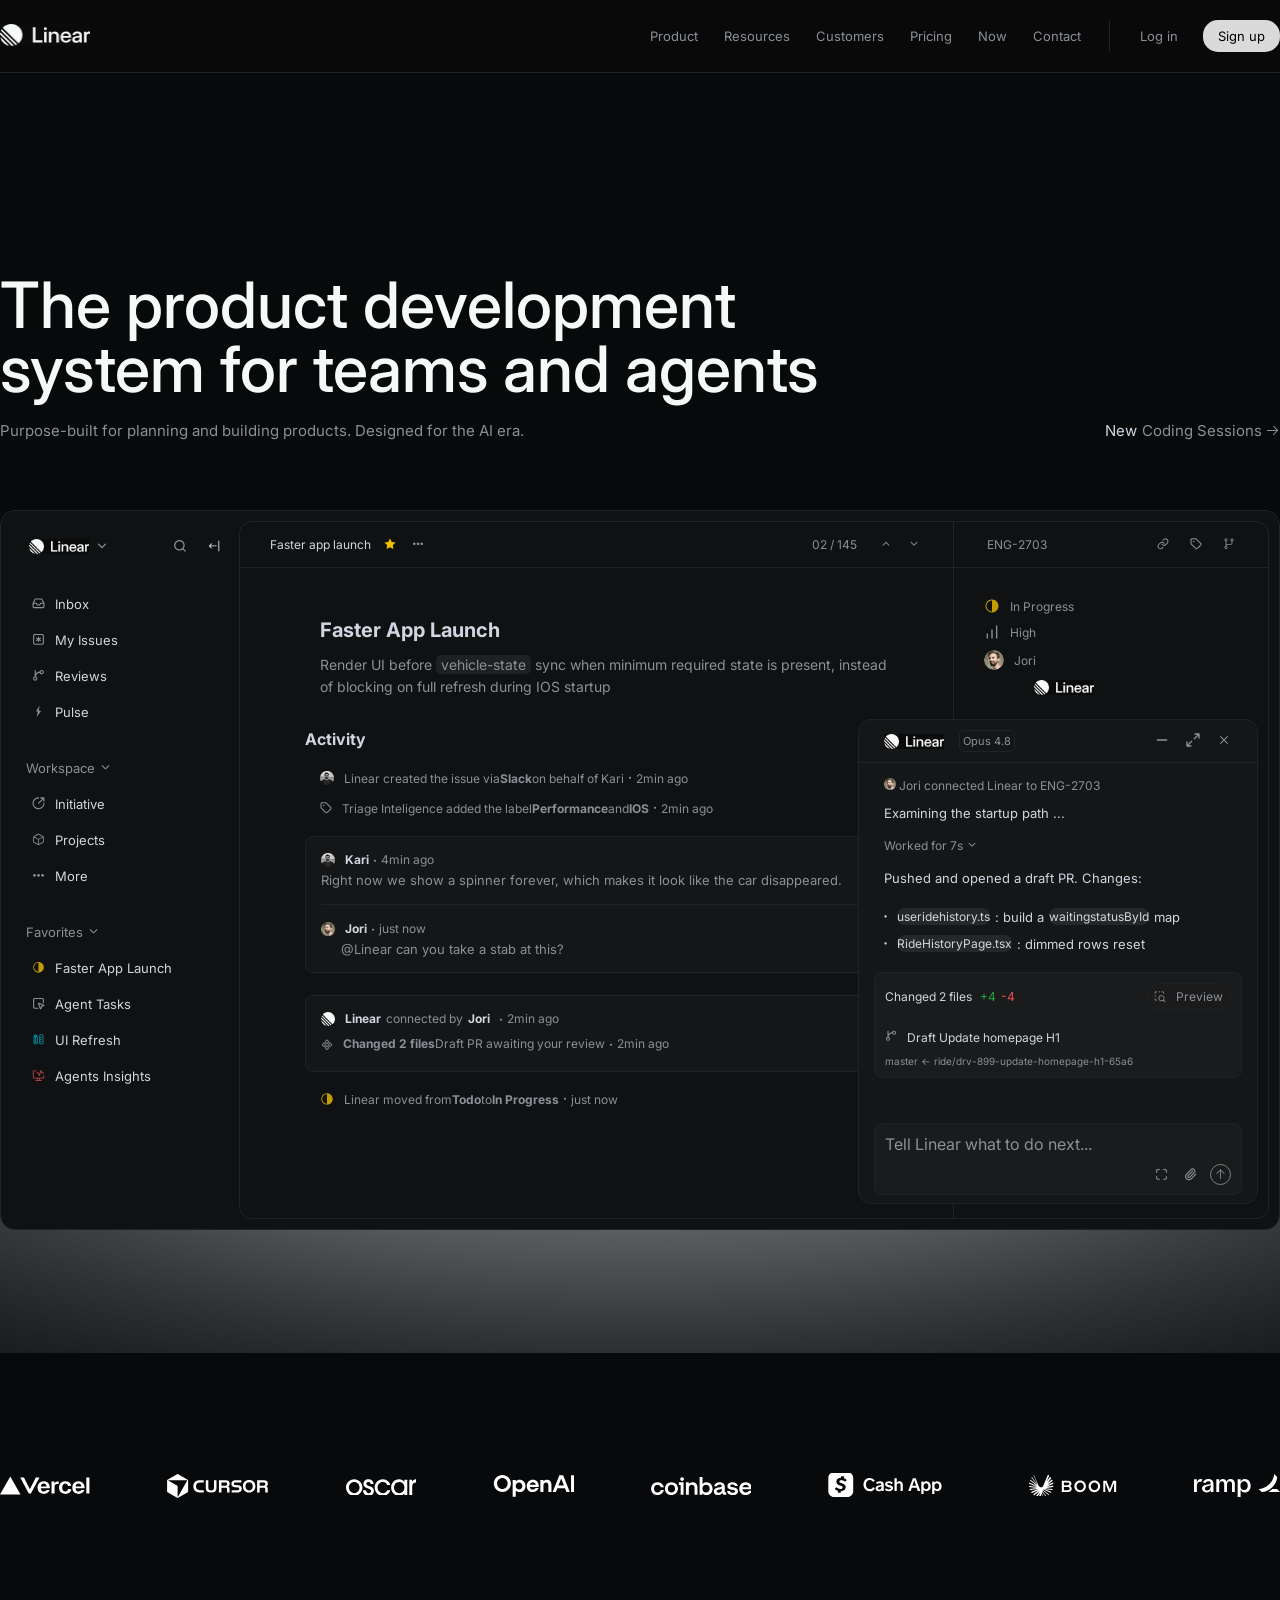
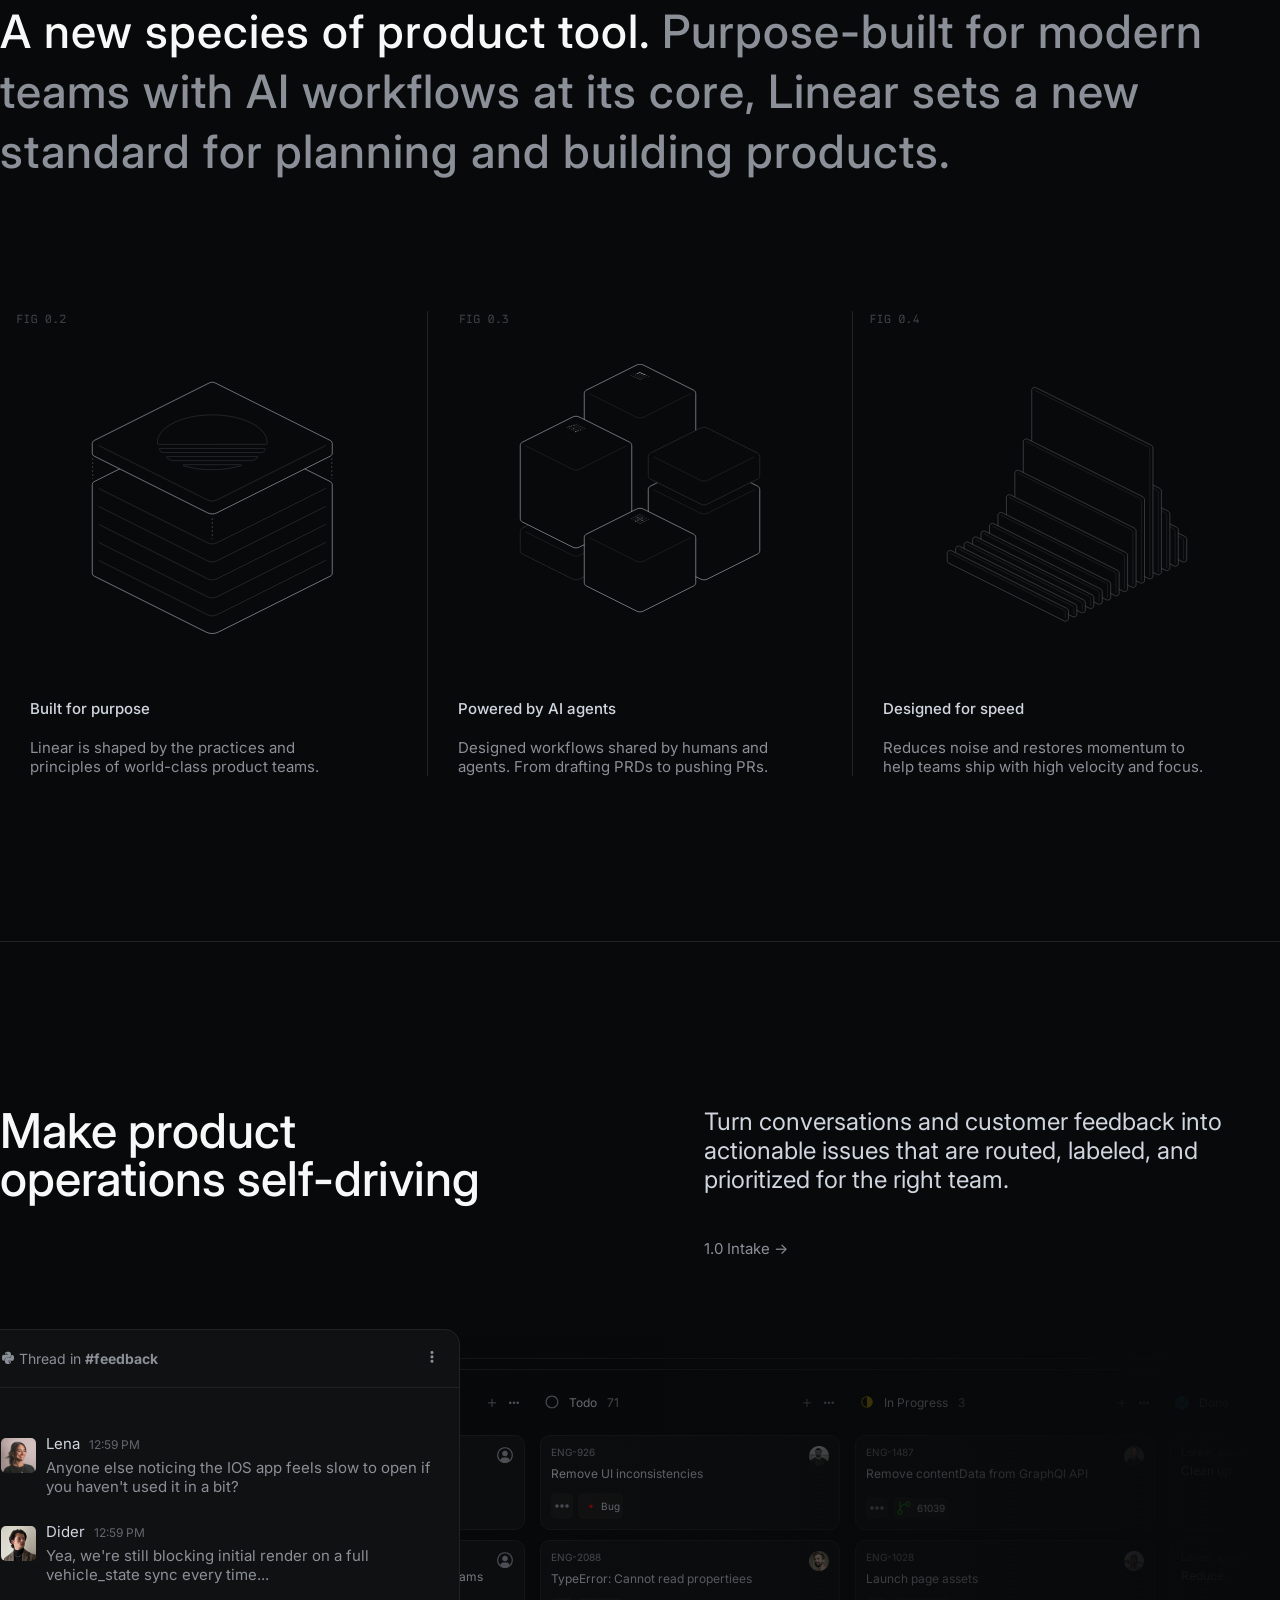
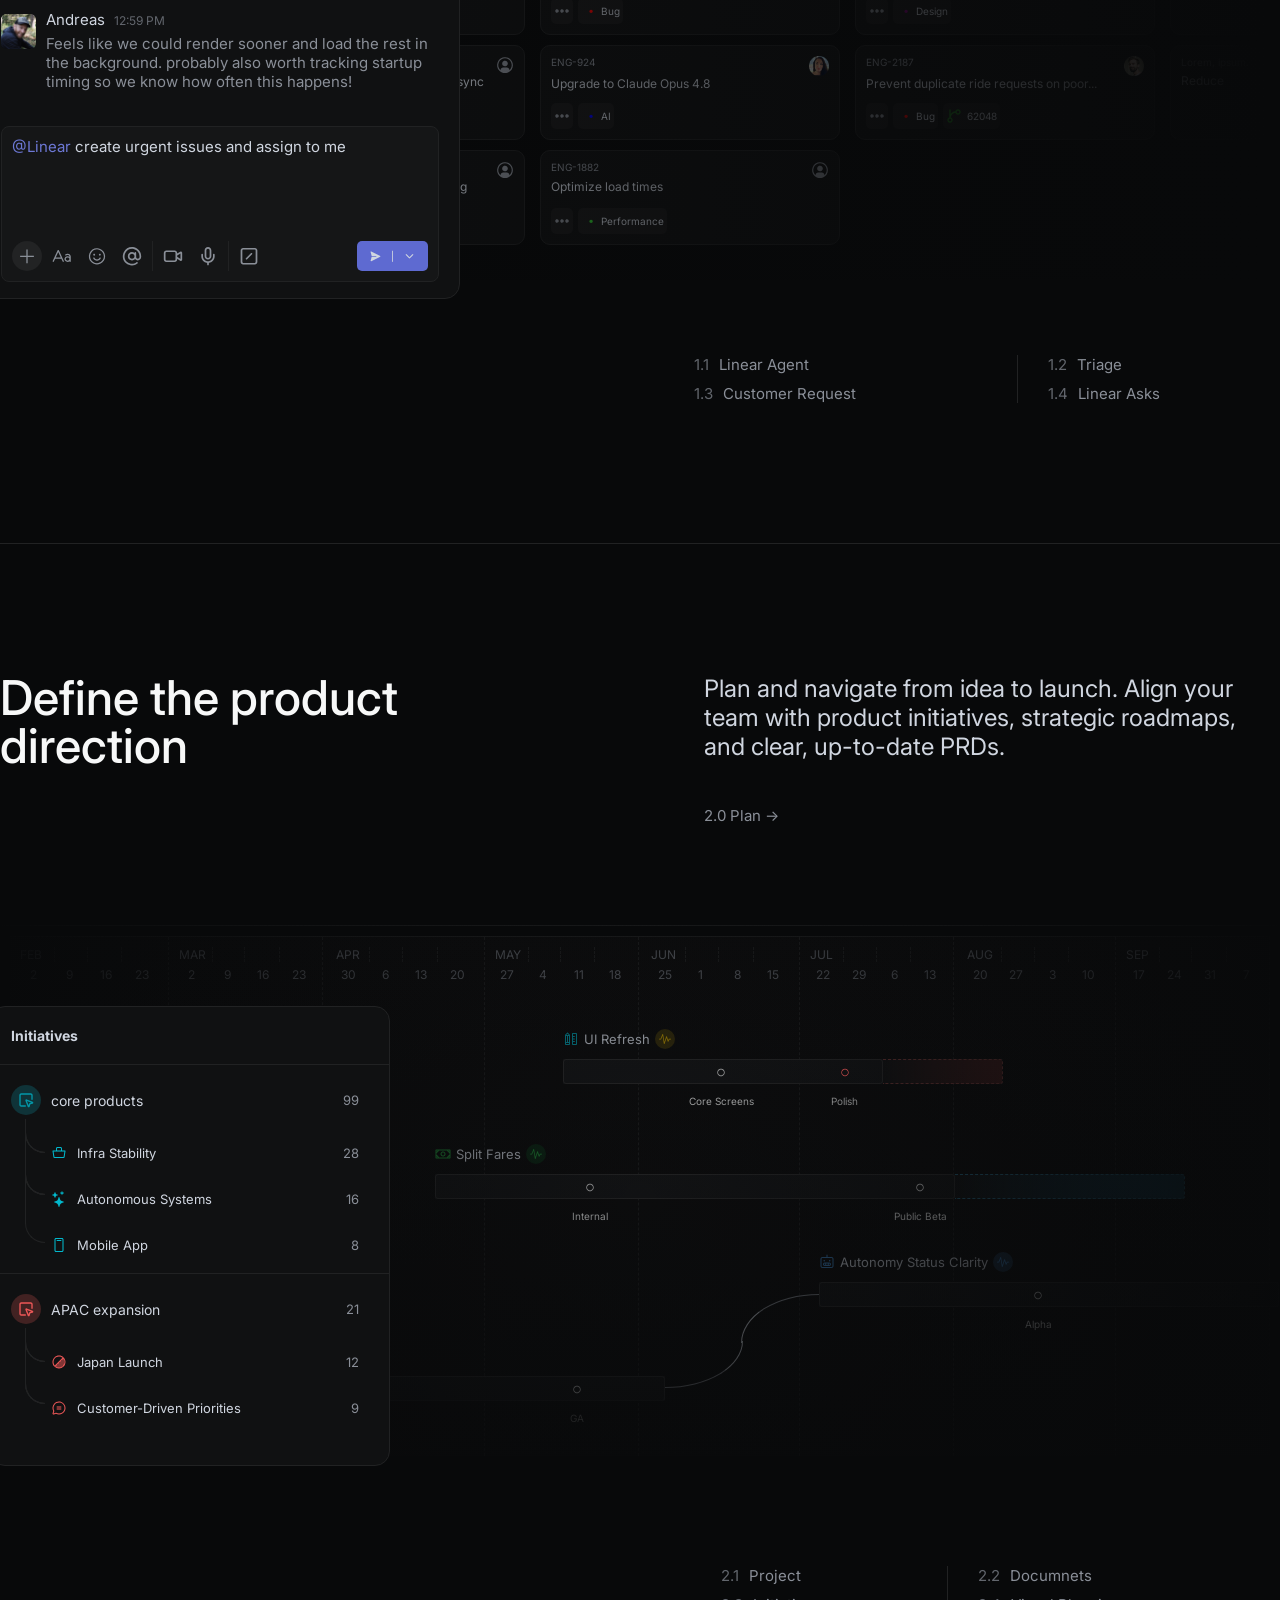
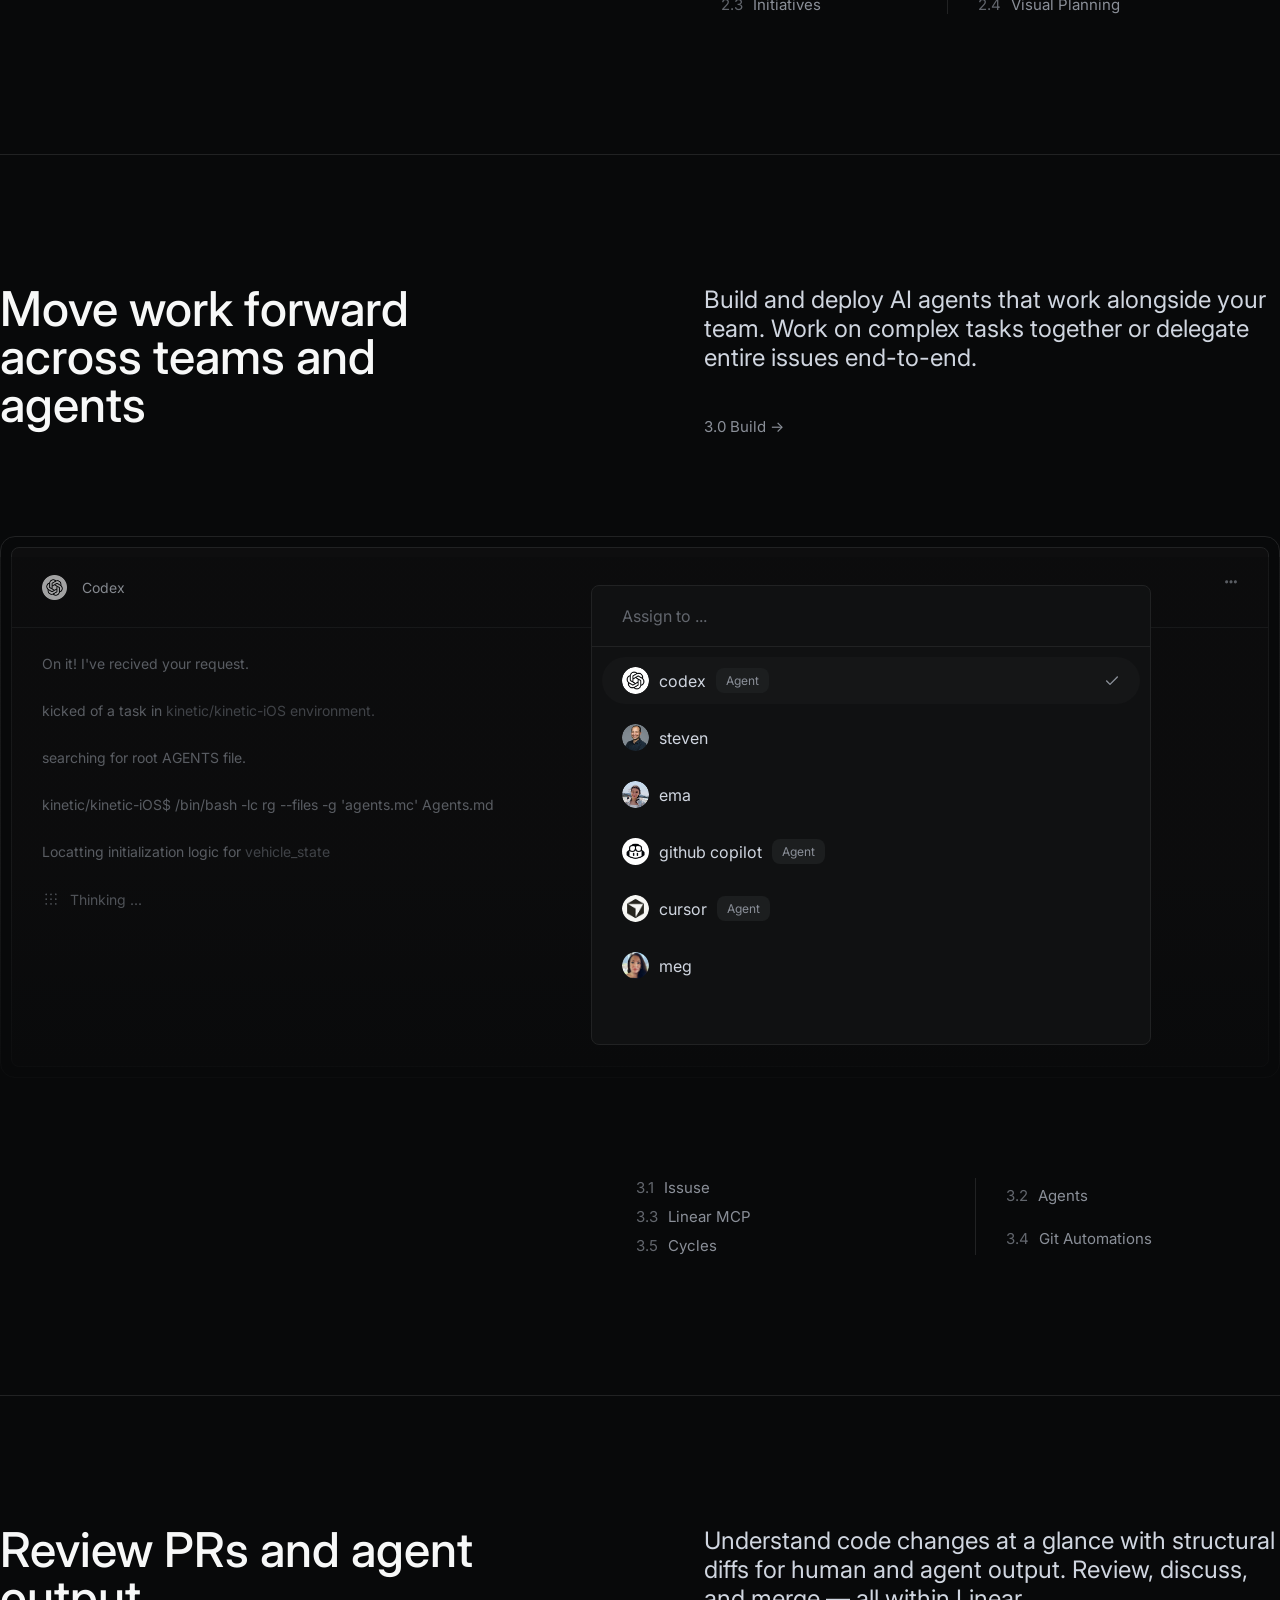
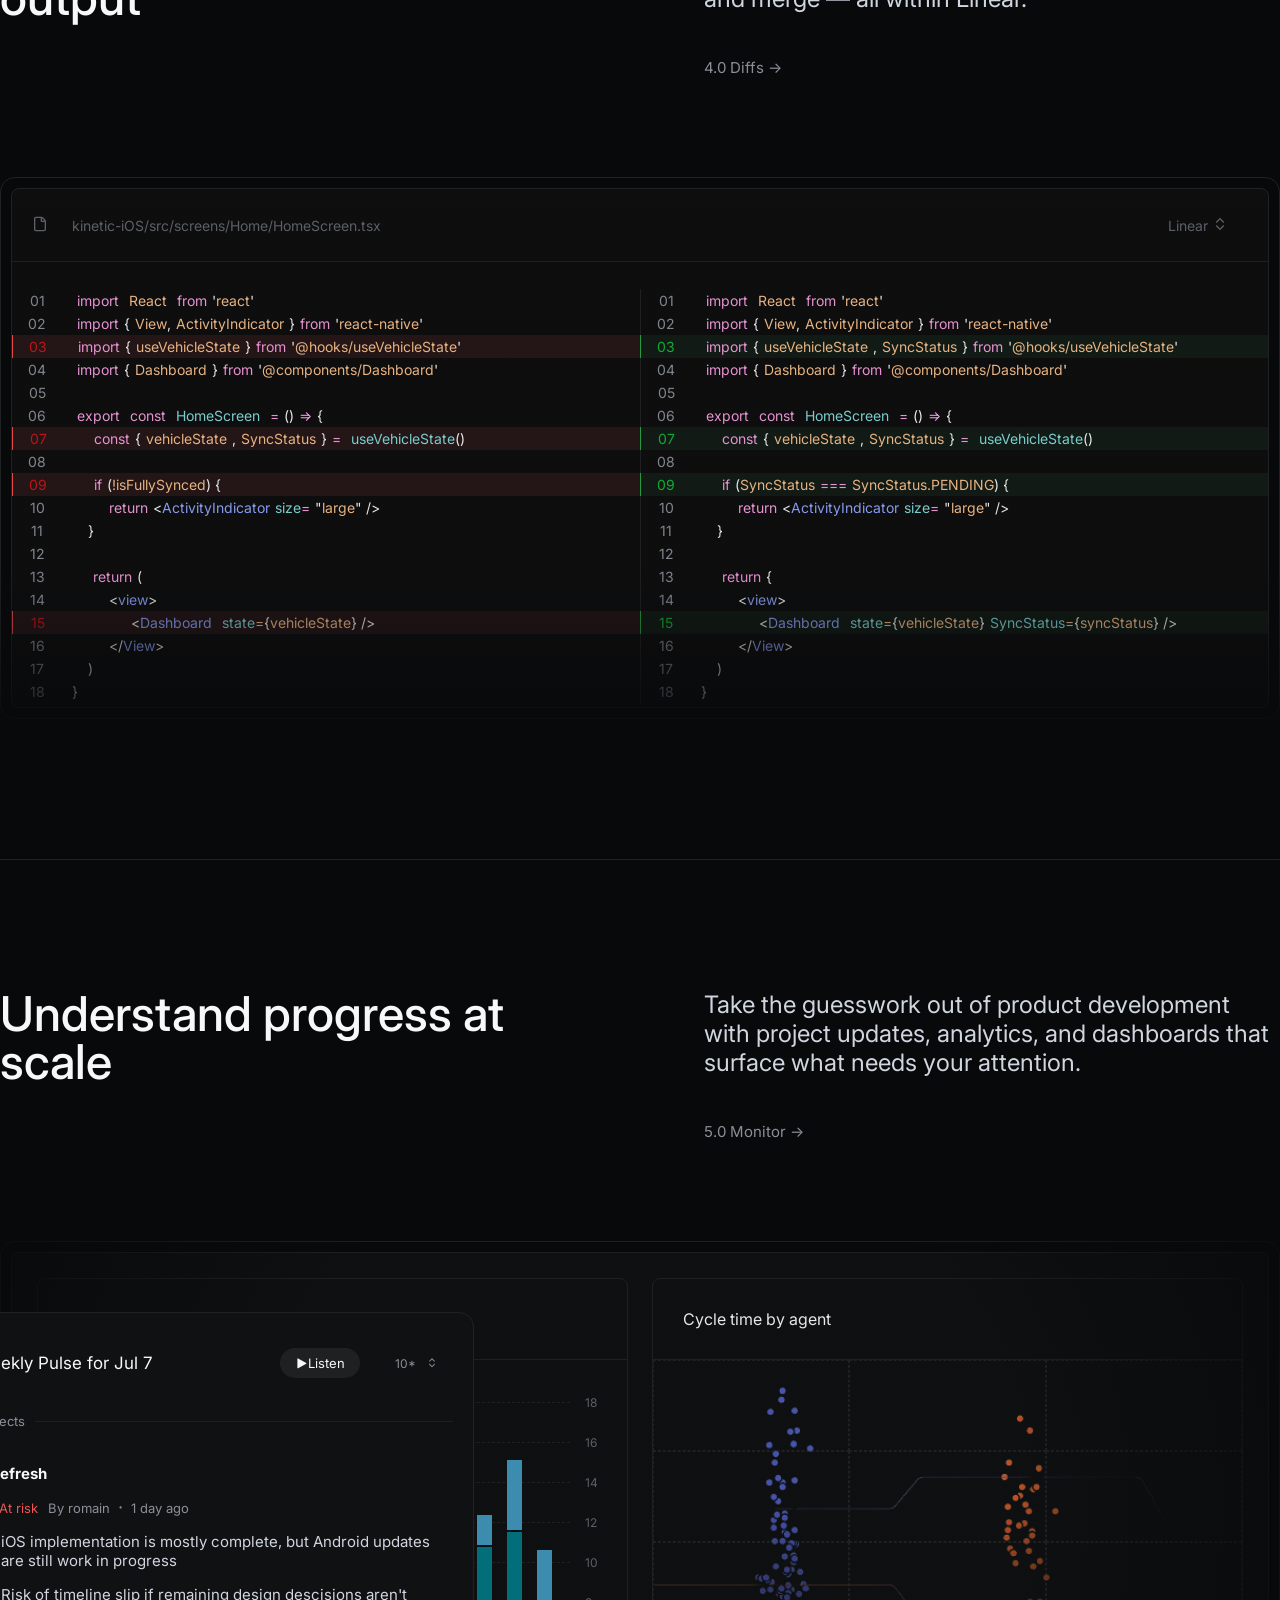
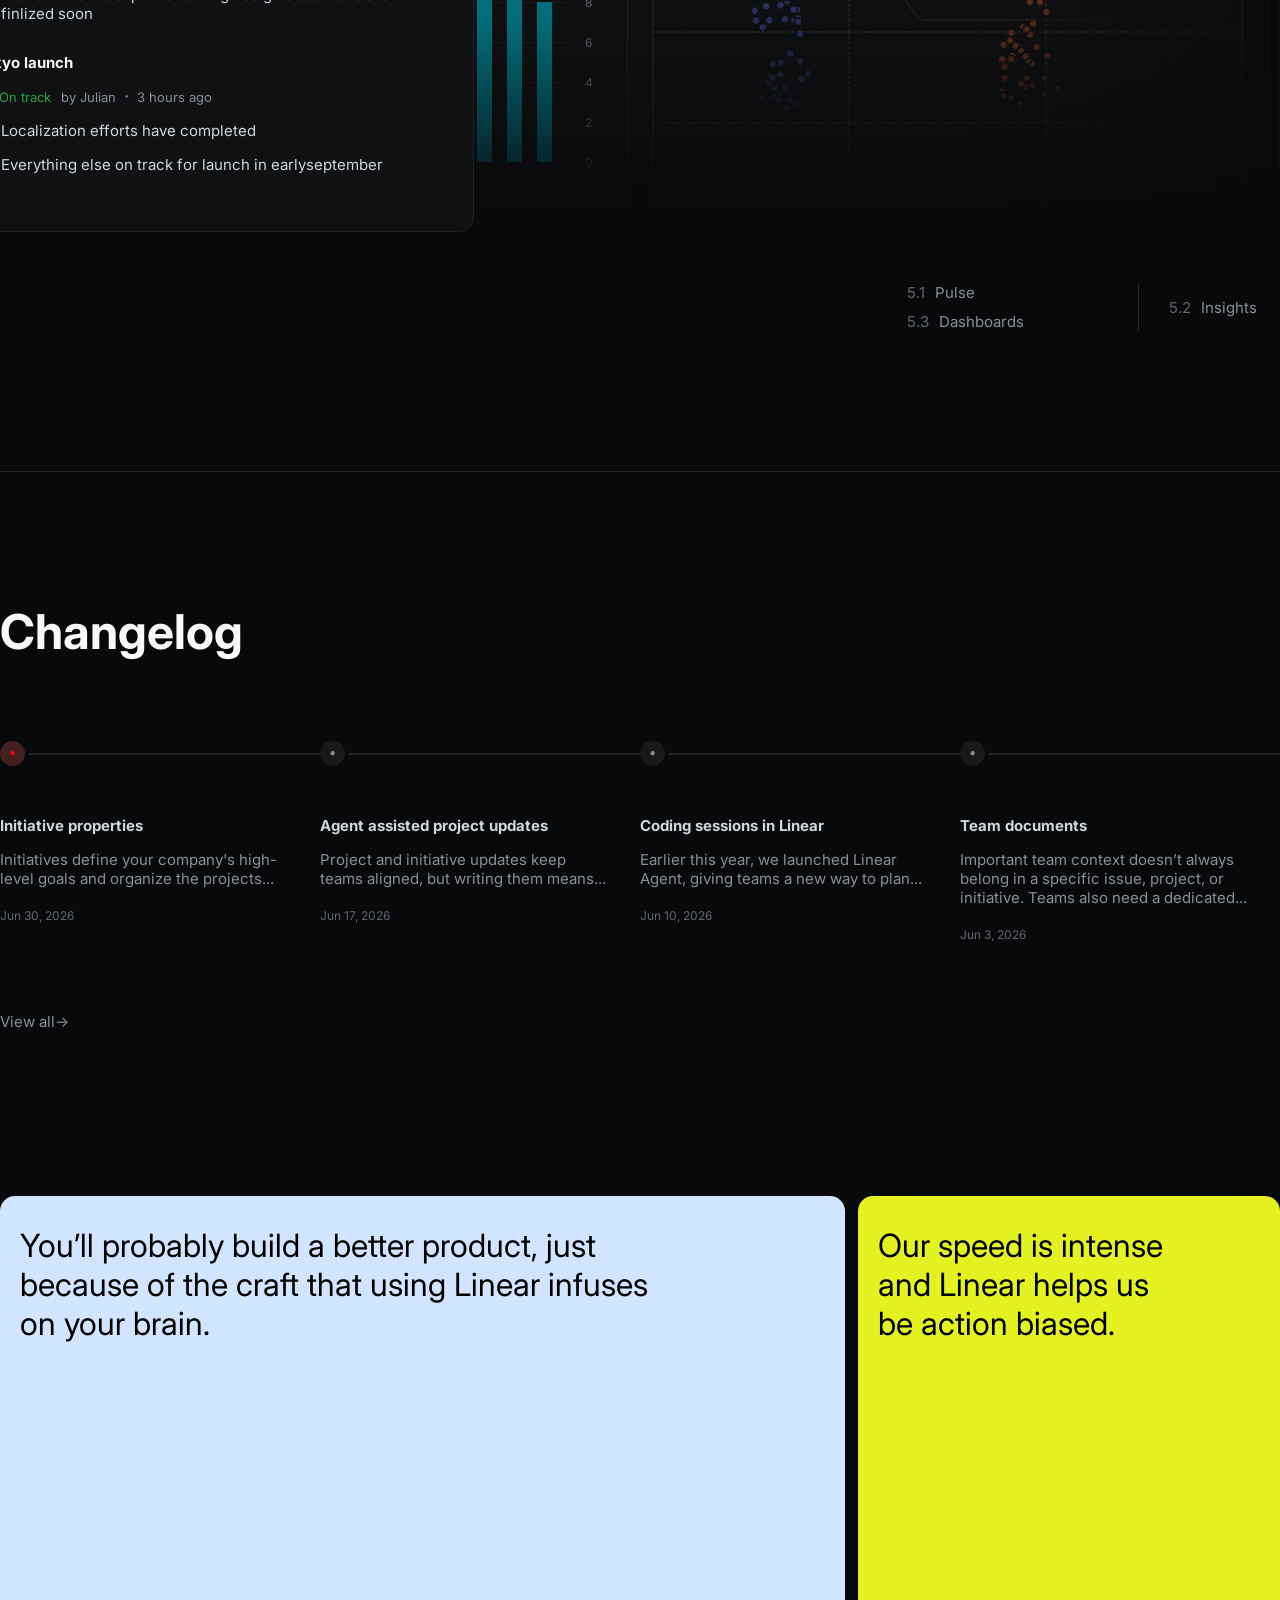
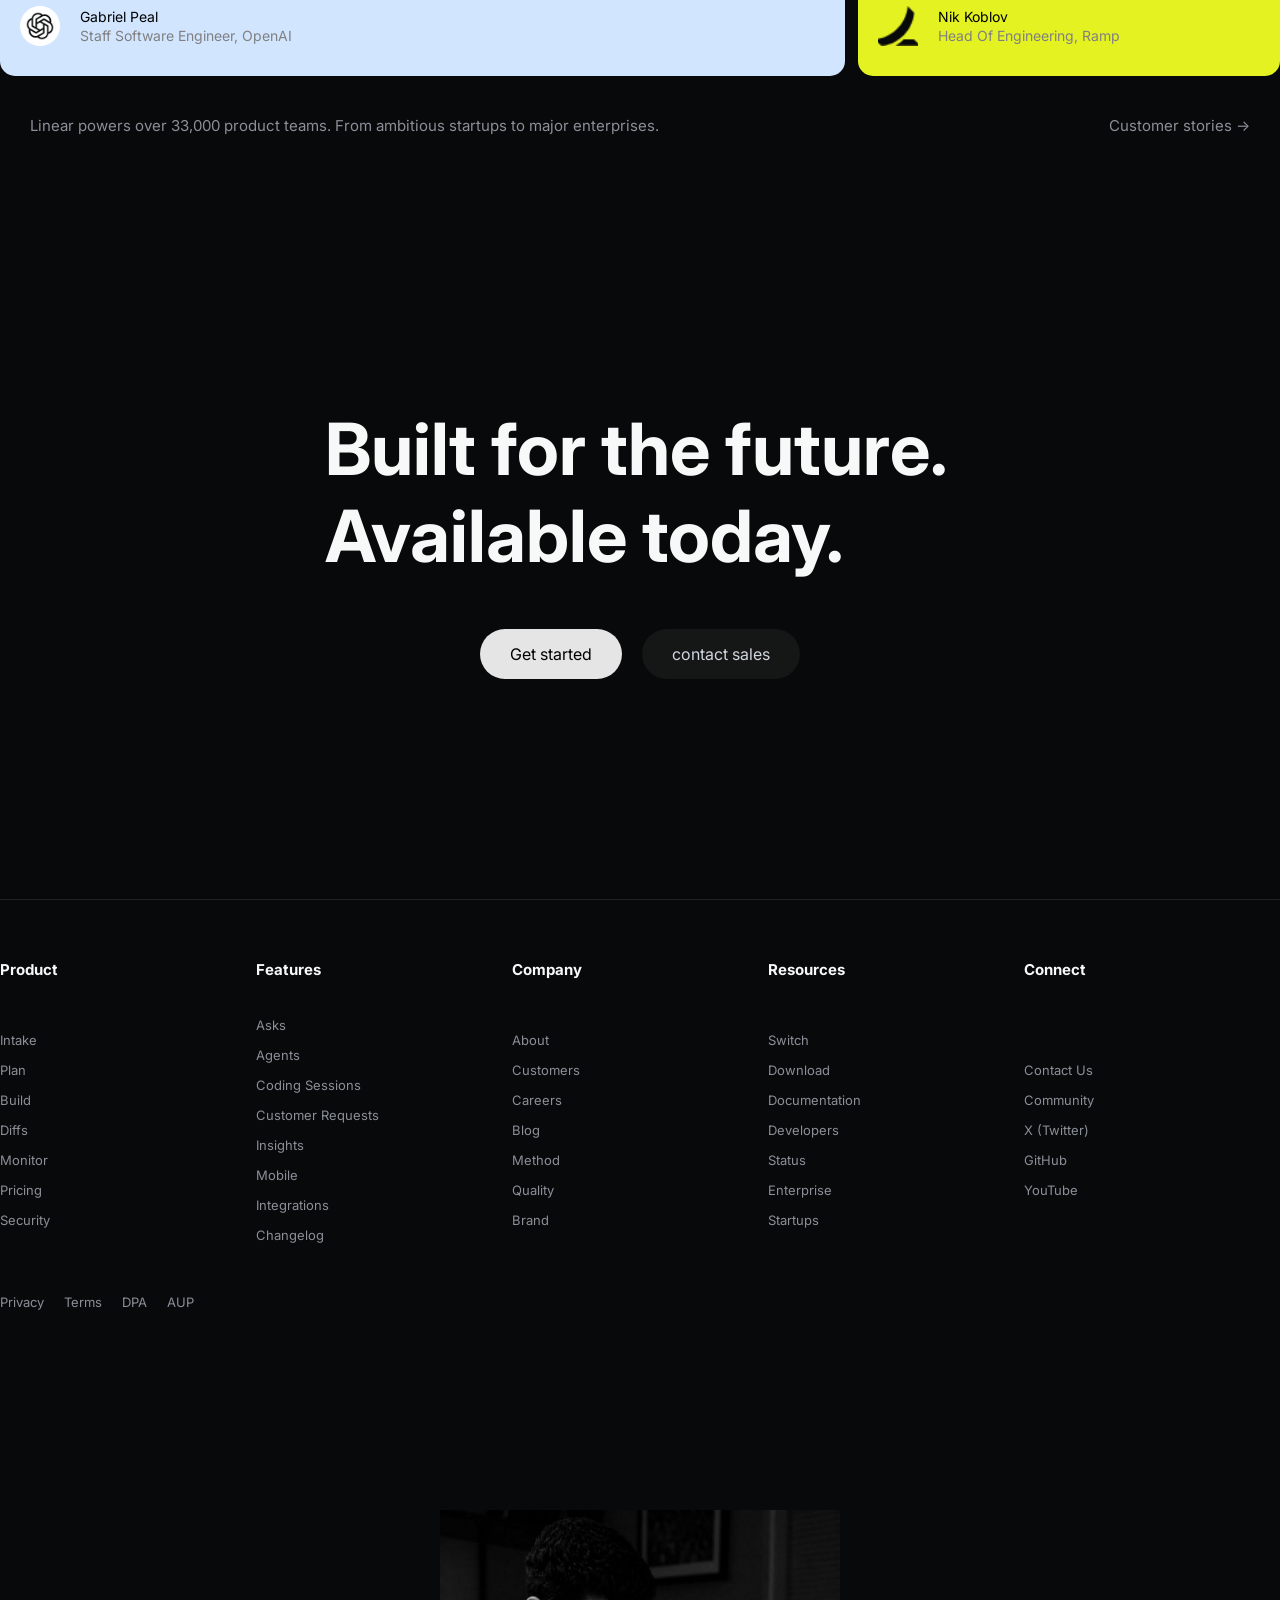
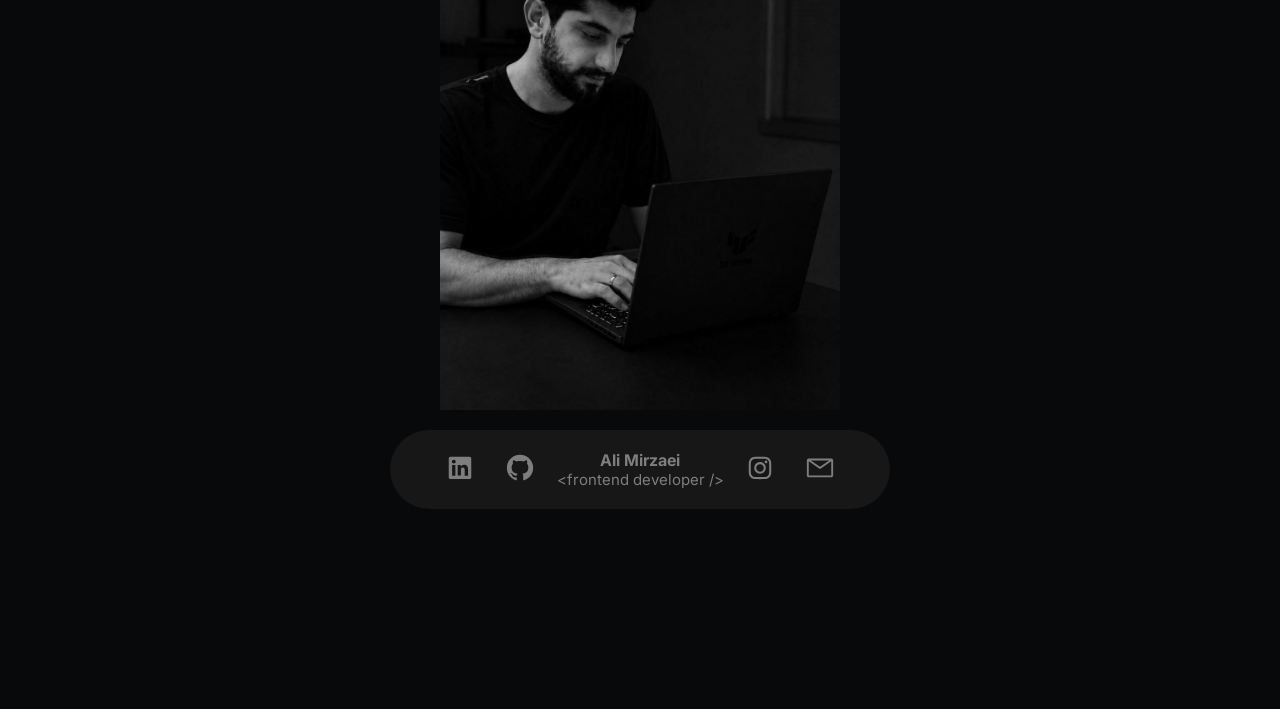
==== commit 6e862059: "Add files via upload Complete page structure and footer" ====
--- a/index.html
+++ b/index.html
@@ -10,6 +10,7 @@
     <link rel="stylesheet" href="assets/StyleSheet/master.css">
     <link rel="stylesheet" href="assets/Font/font/style.css">
     <link rel="stylesheet" href="assets/Font/font2/style.css">
+    <link rel="stylesheet" href="assets/Font/font3/style.css">
 
 </head>
 
@@ -17,8 +18,8 @@
     <!--==================#1 HEADER HTML ==================-->
     <!--===================================================-->
     <header class="row">
-
         <section class="row">
+
             <!-- left -->
             <figure>
                 <a href="">
@@ -33,6 +34,7 @@
                         <li>
                             <a href="">product</a>
                             <div>
+
                                 <!-- top -->
                                 <div>
                                     <div>
@@ -80,48 +82,38 @@
 
                                 <div>
                                     <div>
-
                                         <a href="">
                                             <span>about</span>
                                             <span>Meet the team</span>
                                         </a>
-
                                         <a href="">
                                             <span>careers</span>
                                             <span>We're hiring</span>
                                         </a>
                                     </div>
-
                                     <div>
-
                                         <a href="">
                                             <span>developers</span>
                                             <span>Build on the Linear API</span>
                                         </a>
-
                                         <a href="">
                                             <span>security</span>
                                             <span>Safe, secure, and private</span>
                                         </a>
-
                                         <a href="">
                                             <span>docs</span>
                                             <span>How to use Linear</span>
                                         </a>
                                     </div>
-
                                     <div>
-
                                         <a href="">
                                             <span>switch to Linear</span>
                                             <span>Migration guide</span>
                                         </a>
-
                                         <a href="">
                                             <span>enterprise</span>
                                             <span>Build products at scale</span>
                                         </a>
-
                                         <a href="">
                                             <span>mobile</span>
                                             <span>Get the mobile app</span>
@@ -131,7 +123,6 @@
 
                             </div>
                         </li>
-
                         <li>
                             <a href="">customers</a>
                         </li>
@@ -144,21 +135,15 @@
                         <li>
                             <a href="">contact</a>
                         </li>
-
                     </ul>
                 </nav>
-
-                <div>
-
+                <div>
                     <a href="">Log in</a>
                     <a href="">Sign up</a>
-
                 </div>
             </div>
         </section>
-
     </header>
-
 
     <!--==================#2 CONTENT HTML ==================-->
     <!--====================================================-->
@@ -167,31 +152,17 @@
         <!--==================#2-1 HERO HTML ==================-->
         <section>
 
-
             <!-- top -->
             <div>
-
                 <h1>The product development system for teams and agents</h1>
-
                 <div>
                     <p>Purpose-built for planning and building products. Designed for the AI era.</p>
                     <a href=""><span>new</span> coding sessions <i class="icon"></i> </a>
                 </div>
-
-
-
-
-
-
-
-
-            </div>
-
-
+            </div>
 
             <!-- bottom -->
             <div>
-
 
                 <!-- left -->
                 <div>
@@ -209,21 +180,18 @@
                     </div>
 
                     <!-- rows 2,3,4  -->
-
                     <div>
                         <a href=""><i class="icon"></i> inbox</a>
                         <a href=""><i class="icon"></i> my issues</a>
                         <a href=""><i class="icon"></i> reviews</a>
                         <a href=""><i class="icon"></i> pulse</a>
                     </div>
-
                     <div>
                         <span>workspace <i class="icon"></i></span>
                         <a href=""><i class="icon"></i> Initiative</a>
                         <a href=""><i class="icon">ﲝ</i> projects</a>
                         <a href=""><i class="icon"></i> more</a>
                     </div>
-
                     <div>
                         <span>favorites <i class="icon"></i></span>
                         <a href=""><i class="icon">𐃾</i> faster app launch</a>
@@ -231,11 +199,7 @@
                         <a href=""><i class="icon">ﱕ</i> UI refresh</a>
                         <a href=""><i class="icon"></i> agents insights</a>
                     </div>
-
-
-
-                </div>
-
+                </div>
 
                 <!-- right -->
                 <div>
@@ -259,35 +223,25 @@
 
                         <!-- bottom -->
                         <div>
-
                             <h6>faster app launch</h6>
                             <p>Render UI before <span>vehicle-state</span> sync when minimum required state is present,
                                 instead of blocking on full refresh during IOS startup</p>
-
-
                             <h6>activity</h6>
                             <span><img src="assets/Images/Kari.png" alt=""> Linear created the issue via
                                 <strong>Slack</strong> on behalf
                                 of Kari <i class="icon"></i> 2min ago </span>
-
                             <span><i class="icon"></i> Triage Inteligence added the label <strong>Performance</strong>
                                 and <strong>IOS</strong> <i class="icon"></i> 2min ago</span>
-
-                            <div>
-
+                            <div>
                                 <span>
                                     <img src="assets/Images/Kari.png" alt=""><strong>Kari</strong><i class="icon"></i>
                                     4min ago</span>
                                 <p>Right now we show a spinner forever, which makes it look like the car disappeared.
                                 </p>
-
-
                                 <span><img src="assets/Images/Jori.png" alt=""><strong>Jori</strong><i
                                         class="icon"></i> just now</span>
                                 <p>@Linear can you take a stab at this?</p>
-
-                            </div>
-
+                            </div>
                             <div>
                                 <span><img src="assets/Images/Logo Empty.png" alt=""><strong>Linear</strong> connected
                                     by <strong>Jori</strong><i class="icon"></i> 2min ago</span>
@@ -296,25 +250,14 @@
                                     review
                                     <i class="icon"></i> 2min ago</span>
                             </div>
-
                             <span><i class="icon">𐃾</i> Linear moved from <strong>Todo</strong> to <strong>In
                                     Progress</strong><i class="icon"></i> just now</span>
-
-
-
-
-
-
-
-
-                        </div>
-
-                    </div>
-
-
+                        </div>
+                    </div>
 
                     <!-- R -->
                     <div>
+
                         <!-- top -->
                         <div>
                             <span>ENG-2703</span>
@@ -334,7 +277,6 @@
                         </div>
                     </div>
 
-
                     <!-- ABS -->
                     <div>
 
@@ -344,13 +286,11 @@
                                 <img src="assets/Images/logo.png" alt="">
                                 <span>Opus 4.8</span>
                             </div>
-
                             <div>
                                 <a href=""><i class="icon"></i></a>
                                 <a href=""><i class="icon"></i></a>
                                 <a href=""><i class="icon"></i></a>
                             </div>
-
                         </div>
 
                         <!-- bottom -->
@@ -373,7 +313,6 @@
                                 <span>waitingstatusById</span> map
                             </p>
                             <p><i class="icon"></i><span>RideHistoryPage.tsx</span>: dimmed rows reset</p>
-
                             <div>
                                 <div>
                                     <p>Changed 2 files <span>+4</span><span>-4</span></p>
@@ -382,7 +321,6 @@
                                 <span><i class="icon"></i> Draft Update homepage H1</span>
                                 <span>master ← ride/drv-899-update-homepage-h1-65a6</span>
                             </div>
-
                             <div>
                                 <span>Tell Linear what to do next...</span>
                                 <div>
@@ -391,29 +329,9 @@
                                     <a href=""><i class="icon">婢</i></a>
                                 </div>
                             </div>
-
-
-
-
-
-
-
-
-
-
-
-
-                        </div>
-
-
-
-                    </div>
-
-                </div>
-
-
-
-
+                        </div>
+                    </div>
+                </div>
             </div>
         </section>
 
@@ -441,7 +359,6 @@
 
             <!-- pictures -->
             <div>
-
                 <figure>
                     <img src="assets/Images/Left.png" alt="">
                     <figcaption>
@@ -449,7 +366,6 @@
                         <span>Linear is shaped by the practices and principles of world-class product teams.</span>
                     </figcaption>
                 </figure>
-
                 <figure>
                     <img src="assets/Images/mIddle.png" alt="">
                     <figcaption>
@@ -457,7 +373,6 @@
                         <span>Designed workflows shared by humans and agents. From drafting PRDs to pushing PRs.</span>
                     </figcaption>
                 </figure>
-
                 <figure>
                     <img src="assets/Images/RIGHT.png" alt="">
                     <figcaption>
@@ -475,7 +390,6 @@
             <!-- text -->
             <div>
                 <h2>Make product operations self-driving</h2>
-
                 <div>
                     <h4>Turn conversations and customer feedback into actionable issues that are routed, labeled, and
                         prioritized for the right
@@ -484,12 +398,9 @@
                 </div>
             </div>
 
-
-
-
-
             <!-- boxes -->
             <div>
+
                 <!-- inner box -->
                 <div>
 
@@ -536,8 +447,6 @@
                             <i class="icon"></i>
                             <span>Done</span>
                         </div>
-
-
                     </div>
 
                     <!-- bottom -->
@@ -546,228 +455,167 @@
                         <!-- 1 -->
                         <div>
                             <div>
-
                                 <div>
                                     <span></span>
                                     <i class="icon"></i>
                                     <span> </span>
                                 </div>
-
                                 <div>
                                     <span></span>
                                     <span></span>
                                     <span></span>
                                 </div>
-
-
-                            </div>
-                            <div>
-
+                            </div>
+                            <div>
                                 <div>
                                     <span></span>
                                     <i class="icon"></i>
                                     <span>Lorem ipsum dolor sit, amet coituasda rams</span>
                                 </div>
-
                                 <div>
                                     <span></span>
                                     <span></span>
                                     <span></span>
                                 </div>
-
-
-                            </div>
-                            <div>
-
+                            </div>
+                            <div>
                                 <div>
                                     <span></span>
                                     <i class="icon"></i>
                                     <span>Lorem ipsum dr sit, amet csouour ic jle sync</span>
                                 </div>
-
                                 <div>
                                     <span></span>
                                     <span></span>
                                     <span></span>
                                 </div>
-
-
-                            </div>
-                            <div>
-
+                            </div>
+                            <div>
                                 <div>
                                     <span></span>
                                     <i class="icon"></i>
                                     <span>Lorem ipsum dolor sit, t conseehjltu uting</span>
                                 </div>
-
                                 <div>
                                     <span></span>
                                     <span></span>
                                     <span></span>
                                 </div>
-
-
-                            </div>
-                        </div>
+                            </div>
+                        </div>
+
                         <!-- 2 -->
                         <div>
                             <div>
-
                                 <div>
                                     <span>ENG-926</span>
                                     <img src="assets/Images/Kari.png" alt="">
                                     <span>Remove UI inconsistencies</span>
                                 </div>
-
                                 <div>
                                     <i class="icon"></i>
                                     <span><i class="icon"></i>Bug</span>
                                 </div>
-
-
-                            </div>
-                            <div>
-
+                            </div>
+                            <div>
                                 <div>
                                     <span>ENG-2088</span>
                                     <img src="assets/Images/Jori.png" alt="">
                                     <span>TypeError: Cannot read propertiees</span>
                                 </div>
-
                                 <div>
                                     <i class="icon"></i>
                                     <span><i class="icon"></i>Bug</span>
                                 </div>
-
-
-                            </div>
-                            <div>
-
+                            </div>
+                            <div>
                                 <div>
                                     <span>ENG-924</span>
                                     <img src="assets/Images/Meg.png" alt="">
                                     <span>Upgrade to Claude Opus 4.8</span>
                                 </div>
-
                                 <div>
                                     <i class="icon"></i>
                                     <span><i class="icon"></i>AI</span>
                                 </div>
-
-
-                            </div>
-                            <div>
-
+                            </div>
+                            <div>
                                 <div>
                                     <span>ENG-1882</span>
                                     <i class="icon"></i>
                                     <span>Optimize load times</span>
                                 </div>
-
                                 <div>
                                     <i class="icon"></i>
                                     <span><i class="icon"></i>Performance</span>
                                 </div>
-
-
-                            </div>
-                        </div>
+                            </div>
+                        </div>
+
                         <!-- 3 -->
                         <div>
                             <div>
-
                                 <div>
                                     <span>ENG-1487</span>
                                     <img src="assets/Images/Steven.png" alt="">
                                     <span>Remove contentData from GraphQl API</span>
                                 </div>
-
                                 <div>
                                     <i class="icon"></i>
                                     <span><i class="icon"></i>61039</span>
                                 </div>
-
-
-                            </div>
-                            <div>
-
+                            </div>
+                            <div>
                                 <div>
                                     <span>ENG-1028</span>
                                     <img src="assets/Images/Ema.png" alt="">
                                     <span>Launch page assets</span>
                                 </div>
-
                                 <div>
                                     <i class="icon"></i>
                                     <span><i class="icon"></i>Design</span>
                                 </div>
-
-
-                            </div>
-                            <div>
-
+                            </div>
+                            <div>
                                 <div>
                                     <span>ENG-2187</span>
                                     <img src="assets/Images/Jori.png" alt="">
                                     <span>Prevent duplicate ride requests on poor...</span>
                                 </div>
-
                                 <div>
                                     <i class="icon"></i>
                                     <span><i class="icon"></i>Bug</span>
                                     <span><i class="icon"></i>62048</span>
                                 </div>
-
-
-                            </div>
-                        </div>
+                            </div>
+                        </div>
+
                         <!-- 4 -->
                         <div>
                             <div>
-
                                 <div>
                                     <span>Lorem, ipsum.</span>
                                     <span>Clean up</span>
                                 </div>
-
-                                <div>
-                                </div>
-
-
-                            </div>
-                            <div>
-
+                                <div></div>
+                            </div>
+                            <div>
                                 <div>
                                     <span>Lorem, ipsum.</span>
                                     <span>Reduce.</span>
                                 </div>
-
-                                <div>
-                                </div>
-
-
-                            </div>
-                            <div>
-
+                                <div></div>
+                            </div>
+                            <div>
                                 <div>
                                     <span>Lorem, ipsum.</span>
                                     <span>Reduce</span>
                                 </div>
-
-                                <div>
-                                </div>
-
-
-                            </div>
-                        </div>
-
-
-                    </div>
-
-
-
-
+                                <div>
+                                </div>
+                            </div>
+                        </div>
+                    </div>
                 </div>
 
                 <!-- shadow -->
@@ -828,7 +676,6 @@
                         <!-- text box -->
                         <div>
                             <p><span>@Linear</span> create urgent issues and assign to me </p>
-
                             <div>
                                 <div>
                                     <i class="icon"></i>
@@ -851,36 +698,17 @@
                 </div>
             </div>
 
-
-
-
-
-
-
             <!-- numbers -->
             <div>
-
-                <div>
-
+                <div>
                     <a href=""><span>1.1</span>Linear Agent <i class="icon"></i></a>
-
                     <a href=""><span>1.3</span>customer request <i class="icon"></i></a>
-
-                </div>
-
-                <div>
-
+                </div>
+                <div>
                     <a href=""><span>1.2</span> triage <i class="icon"></i></a>
-
                     <a href=""><span>1.4</span> linear asks <i class="icon"></i></a>
-
-                </div>
-
-
-
-
-            </div>
-
+                </div>
+            </div>
         </section>
 
         <!--==================#2-4 DEFINE HTML ==================-->
@@ -889,7 +717,6 @@
             <!-- text -->
             <div>
                 <h2>Define the product direction</h2>
-
                 <div>
                     <h4>Plan and navigate from idea to launch. Align your team with product initiatives, strategic
                         roadmaps, and clear,
@@ -898,17 +725,16 @@
                 </div>
             </div>
 
-
             <!-- boxes -->
             <div>
 
-
                 <!-- inner box -->
                 <div>
                     <div>
 
                         <!-- bar -->
                         <div>
+
                             <!-- month 1 -->
                             <div>
                                 <span>FEB</span>
@@ -916,6 +742,7 @@
                                 <span></span>
                                 <span></span>
                             </div>
+
                             <!-- days -->
                             <div>
                                 <span>2</span>
@@ -924,14 +751,12 @@
                                 <span>23</span>
                             </div>
                         </div>
-
-
-
                     </div>
                     <div>
 
                         <!-- bar -->
                         <div>
+
                             <!-- month 2 -->
                             <div>
                                 <span>MAR</span>
@@ -939,6 +764,7 @@
                                 <span></span>
                                 <span></span>
                             </div>
+
                             <!-- days -->
                             <div>
                                 <span>2</span>
@@ -947,14 +773,12 @@
                                 <span>23</span>
                             </div>
                         </div>
-
-
-
                     </div>
                     <div>
 
                         <!-- bar -->
                         <div>
+
                             <!-- month 3 -->
                             <div>
                                 <span>APR</span>
@@ -962,6 +786,7 @@
                                 <span></span>
                                 <span></span>
                             </div>
+
                             <!-- days -->
                             <div>
                                 <span>30</span>
@@ -970,14 +795,12 @@
                                 <span>20</span>
                             </div>
                         </div>
-
-
-
                     </div>
                     <div>
 
                         <!-- bar -->
                         <div>
+
                             <!-- month 4 -->
                             <div>
                                 <span>MAY</span>
@@ -985,6 +808,7 @@
                                 <span></span>
                                 <span></span>
                             </div>
+
                             <!-- days -->
                             <div>
                                 <span>27</span>
@@ -993,13 +817,12 @@
                                 <span>18</span>
                             </div>
                         </div>
-
-
                     </div>
                     <div>
 
                         <!-- bar -->
                         <div>
+
                             <!-- month 5 -->
                             <div>
                                 <span>JUN</span>
@@ -1007,6 +830,7 @@
                                 <span></span>
                                 <span></span>
                             </div>
+
                             <!-- days -->
                             <div>
                                 <span>25</span>
@@ -1015,13 +839,12 @@
                                 <span>15</span>
                             </div>
                         </div>
-
-
                     </div>
                     <div>
 
                         <!-- bar -->
                         <div>
+
                             <!-- month 6 -->
                             <div>
                                 <span>JUL</span>
@@ -1029,6 +852,7 @@
                                 <span></span>
                                 <span></span>
                             </div>
+
                             <!-- days -->
                             <div>
                                 <span>22</span>
@@ -1037,14 +861,12 @@
                                 <span>13</span>
                             </div>
                         </div>
-
-
-
                     </div>
                     <div>
 
                         <!-- bar -->
                         <div>
+
                             <!-- month 7 -->
                             <div>
                                 <span>AUG</span>
@@ -1052,6 +874,7 @@
                                 <span></span>
                                 <span></span>
                             </div>
+
                             <!-- days -->
                             <div>
                                 <span>20</span>
@@ -1060,14 +883,12 @@
                                 <span>10</span>
                             </div>
                         </div>
-
-
-
                     </div>
                     <div>
 
                         <!-- bar -->
                         <div>
+
                             <!-- month 8 -->
                             <div>
                                 <span>SEP</span>
@@ -1075,6 +896,7 @@
                                 <span></span>
                                 <span></span>
                             </div>
+
                             <!-- days -->
                             <div>
                                 <span>17</span>
@@ -1083,35 +905,22 @@
                                 <span>7</span>
                             </div>
                         </div>
-
-
                     </div>
                 </div>
 
                 <!-- shadow left & right -->
                 <div></div>
+
                 <!-- shadow bottom -->
                 <div></div>
 
-
-
-
-
-
-
-
-
-
-
                 <!-- block 1 -->
                 <div>
-
                     <p>
                         <i class="icon">ﱕ</i>
                         UI refresh
                         <i class="icon"></i>
                     </p>
-
                     <div>
                         <div>
                             <div>
@@ -1125,8 +934,6 @@
                         </div>
                         <div></div>
                     </div>
-
-
                 </div>
 
                 <!-- block 2 -->
@@ -1136,7 +943,6 @@
                         split fares
                         <i class="icon"></i>
                     </p>
-
                     <div>
                         <div>
                             <div>
@@ -1159,7 +965,6 @@
                         autonomy status clarity
                         <i class="icon"></i>
                     </p>
-
                     <div>
                         <div>
                             <div>
@@ -1182,22 +987,9 @@
                     </div>
                 </div>
 
-
-
-
-
-
-
-
-
-
-
-
-
-
-
                 <!-- ABS box -->
                 <div>
+
                     <!-- header -->
                     <div>
                         <h6>Initiatives</h6>
@@ -1225,7 +1017,6 @@
 
                     <!-- row 2 -->
                     <div>
-
                         <div>
                             <a href=""><i class="icon"></i>APAC expansion</a>
                             <span>21</span>
@@ -1238,34 +1029,21 @@
                             <span><i class="icon">￞</i>customer-driven priorities</span>
                             <span>9</span>
                         </div>
-
-                    </div>
-
-
-                </div>
-
-            </div>
-
+                    </div>
+                </div>
+            </div>
 
             <!-- numbers -->
             <div>
                 <div>
-
                     <a href=""><span>2.1</span>project <i class="icon"></i></a>
-
                     <a href=""><span>2.3</span>Initiatives <i class="icon"></i></a>
-
-
-                </div>
-                <div>
-
+                </div>
+                <div>
                     <a href=""><span>2.2</span> documnets <i class="icon"></i></a>
-
                     <a href=""><span>2.4</span> visual planning <i class="icon"></i></a>
-
-                </div>
-            </div>
-
+                </div>
+            </div>
         </section>
 
         <!--==================#2-5 MOVE WORK HTML ==================-->
@@ -1274,7 +1052,6 @@
             <!-- text -->
             <div>
                 <h2>Move work forward across teams and agents</h2>
-
                 <div>
                     <h4>Build and deploy AI agents that work alongside your team. Work on complex tasks together or
                         delegate entire issues
@@ -1300,25 +1077,17 @@
 
                     <!-- content -->
                     <div>
-
                         <span>On it! I've recived your request.</span>
                         <p>kicked of a task in <span>kinetic/kinetic-iOS environment.</span></p>
                         <span>searching for root AGENTS file.</span>
                         <span>kinetic/kinetic-iOS$ /bin/bash -lc rg --files -g 'agents.mc' Agents.md</span>
                         <p>Locatting initialization logic for <span>vehicle_state</span></p>
                         <span><i class="icon">ﶘ</i>Thinking ...</span>
-
-                    </div>
-
+                    </div>
                 </div>
 
                 <!-- shadow -->
                 <div></div>
-
-
-
-
-
 
                 <!-- ABS box -->
                 <div>
@@ -1376,40 +1145,29 @@
                             <i class="icon"></i>
                         </div>
                     </div>
-
-                </div>
-
-
+                </div>
             </div>
 
             <!-- numbers -->
             <div>
                 <div>
-
                     <a href=""><span>3.1</span>issuse <i class="icon"></i></a>
-
                     <a href=""><span>3.3</span>linear MCP <i class="icon"></i></a>
-
                     <a href=""><span>3.5</span>cycles <i class="icon"></i></a>
-
-
-                </div>
-                <div>
-
+                </div>
+                <div>
                     <a href=""><span>3.2</span> agents <i class="icon"></i></a>
-
                     <a href=""><span>3.4</span> git automations <i class="icon"></i></a>
-
                 </div>
             </div>
         </section>
 
         <!--==================#2-6 REVIEW HTML ==================-->
         <section>
+
             <!-- text -->
             <div>
                 <h2>Review PRs and agent output</h2>
-
                 <div>
                     <h4>Understand code changes at a glance with structural diffs for human and agent output. Review,
                         discuss, and merge — all
@@ -1453,7 +1211,6 @@
                             <div>
                                 <span>02</span>
                                 <p>
-
                                     <span class="pink">import</span>
                                     {
                                     <span class="yellow">View</span>
@@ -1464,8 +1221,6 @@
                                     '
                                     <span class="yellow">react-native</span>
                                     '
-
-
                                 </p>
                             </div>
 
@@ -1473,7 +1228,6 @@
                             <div>
                                 <span>03</span>
                                 <p>
-
                                     <span class="pink">import</span>
                                     {
                                     <span class="yellow">useVehicleState</span>
@@ -1482,10 +1236,6 @@
                                     '
                                     <span class="yellow">@hooks/useVehicleState</span>
                                     '
-
-
-
-
                                 </p>
                             </div>
 
@@ -1493,7 +1243,6 @@
                             <div>
                                 <span>04</span>
                                 <p>
-
                                     <span class="pink">import</span>
                                     {
                                     <span class="yellow">Dashboard</span>
@@ -1502,8 +1251,6 @@
                                     '
                                     <span class="yellow">@components/Dashboard</span>
                                     '
-
-
                                 </p>
                             </div>
 
@@ -1517,7 +1264,6 @@
                             <div>
                                 <span>06</span>
                                 <p>
-
                                     <span class="pink">export</span>
                                     <span class="pink">const</span>
                                     <span class="lightblue">HomeScreen</span>
@@ -1525,10 +1271,6 @@
                                     ()
                                     <span class="pink">=></span>
                                     {
-
-
-
-
                                 </p>
                             </div>
 
@@ -1536,7 +1278,6 @@
                             <div>
                                 <span>07</span>
                                 <p>
-
                                     <span class="pink">const</span>
                                     {
                                     <span class="yellow">vehicleState</span>
@@ -1547,9 +1288,6 @@
 
                                     <span class="lightblue">useVehicleState</span>
                                     ()
-
-
-
                                 </p>
                             </div>
 
@@ -1563,12 +1301,10 @@
                             <div>
                                 <span>09</span>
                                 <p>
-
                                     <span class="pink">if</span>
                                     (
                                     <span class="yellow">!isFullySynced</span>
                                     ) {
-
                                 </p>
                             </div>
 
@@ -1576,7 +1312,6 @@
                             <div>
                                 <span>10</span>
                                 <p>
-
                                     <span class="pink">return</span>
                                     &lt;
                                     <span class="darkblue">ActivityIndicator</span>
@@ -1587,7 +1322,6 @@
                                     "
                                     <span class="yellow">large</span>
                                     " /&gt;
-
                                 </p>
                             </div>
 
@@ -1627,7 +1361,6 @@
                                     {
                                     <span class="yellow">vehicleState</span>
                                     } /&gt;
-
                                 </p>
                             </div>
 
@@ -1670,7 +1403,6 @@
                             <div>
                                 <span>02</span>
                                 <p>
-
                                     <span class="pink">import</span>
                                     {
                                     <span class="yellow">View</span>
@@ -1681,8 +1413,6 @@
                                     '
                                     <span class="yellow">react-native</span>
                                     '
-
-
                                 </p>
                             </div>
 
@@ -1690,7 +1420,6 @@
                             <div>
                                 <span>03</span>
                                 <p>
-
                                     <span class="pink">import</span>
                                     {
                                     <span class="yellow">useVehicleState</span>
@@ -1701,10 +1430,6 @@
                                     '
                                     <span class="yellow">@hooks/useVehicleState</span>
                                     '
-
-
-
-
                                 </p>
                             </div>
 
@@ -1712,7 +1437,6 @@
                             <div>
                                 <span>04</span>
                                 <p>
-
                                     <span class="pink">import</span>
                                     {
                                     <span class="yellow">Dashboard</span>
@@ -1721,8 +1445,6 @@
                                     '
                                     <span class="yellow">@components/Dashboard</span>
                                     '
-
-
                                 </p>
                             </div>
 
@@ -1736,7 +1458,6 @@
                             <div>
                                 <span>06</span>
                                 <p>
-
                                     <span class="pink">export</span>
                                     <span class="pink">const</span>
                                     <span class="lightblue">HomeScreen</span>
@@ -1744,10 +1465,6 @@
                                     ()
                                     <span class="pink">=></span>
                                     {
-
-
-
-
                                 </p>
                             </div>
 
@@ -1755,7 +1472,6 @@
                             <div>
                                 <span>07</span>
                                 <p>
-
                                     <span class="pink">const</span>
                                     {
                                     <span class="yellow">vehicleState</span>
@@ -1766,9 +1482,6 @@
 
                                     <span class="lightblue">useVehicleState</span>
                                     ()
-
-
-
                                 </p>
                             </div>
 
@@ -1783,17 +1496,12 @@
                                 <span>09</span>
 
                                 <p>
-
                                     <span class="pink">if</span>
                                     (
                                     <span class="yellow">SyncStatus</span>
-
                                     <span class="pink">===</span>
-
                                     <span class="yellow">SyncStatus.PENDING</span>
-
                                     ) {
-
                                 </p>
                             </div>
 
@@ -1801,18 +1509,14 @@
                             <div>
                                 <span>10</span>
                                 <p>
-
                                     <span class="pink">return</span>
                                     &lt;
                                     <span class="darkblue">ActivityIndicator</span>
-
                                     <span class="lightblue">size</span>
-
                                     <span class="pink">=</span>
                                     "
                                     <span class="yellow">large</span>
                                     " /&gt;
-
                                 </p>
                             </div>
 
@@ -1843,12 +1547,9 @@
                             <!-- 15 -->
                             <div>
                                 <span>15</span>
-
-
                                 <p>
                                     &lt;
                                     <span class="darkblue">Dashboard</span>
-
                                     <span class="lightblue">state</span>
                                     <span class="yellow">=</span>
                                     {
@@ -1859,9 +1560,7 @@
                                     <span class="yellow">=</span>
                                     {
                                     <span class="yellow">syncStatus</span>
-
                                     } /&gt;
-
                                 </p>
                             </div>
 
@@ -1883,9 +1582,7 @@
                                 <p>}</p>
                             </div>
                         </div>
-
-                    </div>
-
+                    </div>
                 </div>
 
                 <!-- shadow -->
@@ -1896,13 +1593,9 @@
         <!--==================#2-7 UNDERSTAND HTML ==================-->
         <section>
 
-
-
-
             <!-- text -->
             <div>
                 <h2>Understand progress at scale</h2>
-
                 <div>
                     <h4>Take the guesswork out of product development with project updates, analytics, and dashboards
                         that surface what needs
@@ -1914,6 +1607,7 @@
 
             <!-- boxes -->
             <div>
+
                 <!-- inner box -->
                 <div>
 
@@ -1932,31 +1626,22 @@
                             <div>
                                 <div></div>
                                 <span>18</span>
-
                                 <div></div>
                                 <span>16</span>
-
                                 <div></div>
                                 <span>14</span>
-
                                 <div></div>
                                 <span>12</span>
-
                                 <div></div>
                                 <span>10</span>
-
                                 <div></div>
                                 <span>8</span>
-
                                 <div></div>
                                 <span>6</span>
-
                                 <div></div>
                                 <span>4</span>
-
                                 <div></div>
                                 <span>2</span>
-
                                 <div></div>
                                 <span>0</span>
                             </div>
@@ -1981,16 +1666,9 @@
                                     <div></div>
                                     <div></div>
                                 </div>
-
-                            </div>
-
-
-
-                        </div>
-
-                    </div>
-
-
+                            </div>
+                        </div>
+                    </div>
 
                     <!-- right -->
                     <div>
@@ -2004,7 +1682,6 @@
                         <div>
 
                             <!-- cells -->
-
                             <div></div>
                             <div></div>
                             <div></div>
@@ -2021,29 +1698,13 @@
                             <div></div>
                             <div></div>
 
-
-
                             <!-- dots -->
                             <figure>
                                 <img src="assets/Images/f_auto_dpr_2_fit_scale-down_metadata_none__10_-removebg-preview.png"
                                     alt="">
                             </figure>
                         </div>
-
-                    </div>
-
-
-
-
-
-
-
-
-
-
-
-
-
+                    </div>
 
                 </div>
 
@@ -2057,14 +1718,11 @@
 
                     <!-- header -->
                     <div>
-
                         <p>Weekly Pulse for Jul 7</p>
-
                         <div>
                             <a href=""><i class="icon"></i> Listen</a>
                             <a href="">10* <i class="icon"></i></a>
                         </div>
-
                     </div>
 
                     <!-- line -->
@@ -2084,21 +1742,17 @@
                                 <span>At risk</span>
                                 <span>By romain <i class="icon"></i> 1 day ago</span>
                             </div>
-
                             <div>
                                 <i class="icon"></i>
                                 <p> iOS implementation is mostly complete, but Android updates are
                                     still work in progress</p>
 
                             </div>
-
                             <div>
                                 <i class="icon"></i>
                                 <p>Risk of timeline slip if remaining design descisions aren't
                                     finlized soon</p>
                             </div>
-
-
                         </div>
 
                         <!-- bottom -->
@@ -2109,48 +1763,27 @@
                                 <span>On track</span>
                                 <span>by Julian <i class="icon"></i> 3 hours ago</span>
                             </div>
-
                             <div>
                                 <i class="icon"></i>
                                 <p> Localization efforts have completed</p>
                             </div>
-
                             <div>
                                 <i class="icon"></i>
                                 <p> Everything else on track for launch in earlyseptember</p>
                             </div>
-
-
-
-
-
-
-
-
-
-                        </div>
-                    </div>
-                </div>
-
-            </div>
-
+                        </div>
+                    </div>
+                </div>
+            </div>
 
             <!-- numbers -->
             <div>
                 <div>
-
                     <a href=""><span>5.1</span>pulse <i class="icon"></i></a>
-
                     <a href=""><span>5.3</span>dashboards <i class="icon"></i></a>
-
-
-
-                </div>
-                <div>
-
+                </div>
+                <div>
                     <a href=""><span>5.2</span> insights <i class="icon"></i></a>
-
-
                 </div>
             </div>
         </section>
@@ -2208,7 +1841,6 @@
 
             <!-- button -->
             <a href="">View all→</a>
-
         </section>
 
         <!--==================#2-9 YOU'LL HTML ==================-->
@@ -2238,7 +1870,6 @@
                     </figcaption>
                 </figure>
             </div>
-
             <div>
                 <span>Linear powers over 33,000 product teams. From ambitious startups to major enterprises.</span>
                 <a href="">Customer stories →</a>
@@ -2253,54 +1884,116 @@
                 <a href="">contact sales</a>
             </div>
         </section>
-
-
-
-
-
-
-
-
-
-
-
-
-
-
-
-
-
-
-
-
-
-
-
-
-
-
-
-
-
-
-
-
-
-
-
-
     </main>
 
     <!--==================#3 FOOTER HTML ==================-->
     <!--===================================================-->
     <footer class="row">
         <!--==================#3-2 WEBSITES FOOTER HTML ==================-->
-        <section></section>
+        <section>
+
+            <!-- menu -->
+            <div>
+                <div>
+                    <h6>product</h6>
+                    <nav>
+                        <ul>
+                            <li><a href="">intake</a></li>
+                            <li><a href="">plan</a></li>
+                            <li><a href="">build</a></li>
+                            <li><a href="">diffs</a></li>
+                            <li><a href="">monitor</a></li>
+                            <li><a href="">pricing</a></li>
+                            <li><a href="">security</a></li>
+                        </ul>
+                    </nav>
+                </div>
+                <div>
+                    <h6>Features</h6>
+                    <nav>
+                        <ul>
+                            <li><a href="">Asks</a></li>
+                            <li><a href="">Agents</a></li>
+                            <li><a href="">Coding Sessions</a></li>
+                            <li><a href="">Customer Requests</a></li>
+                            <li><a href="">Insights</a></li>
+                            <li><a href="">Mobile</a></li>
+                            <li><a href="">Integrations</a></li>
+                            <li><a href="">Changelog</a></li>
+                        </ul>
+                    </nav>
+                </div>
+                <div>
+                    <h6>Company</h6>
+                    <nav>
+                        <ul>
+                            <li><a href="">About</a></li>
+                            <li><a href="">Customers</a></li>
+                            <li><a href="">Careers</a></li>
+                            <li><a href="">Blog</a></li>
+                            <li><a href="">Method</a></li>
+                            <li><a href="">Quality</a></li>
+                            <li><a href="">Brand</a></li>
+                        </ul>
+                    </nav>
+                </div>
+                <div>
+                    <h6>Resources</h6>
+                    <nav>
+                        <ul>
+                            <li><a href="">Switch</a></li>
+                            <li><a href="">Download</a></li>
+                            <li><a href="">Documentation</a></li>
+                            <li><a href="">Developers</a></li>
+                            <li><a href="">Status</a></li>
+                            <li><a href="">Enterprise</a></li>
+                            <li><a href="">Startups</a></li>
+                        </ul>
+                    </nav>
+                </div>
+                <div>
+                    <h6>Connect</h6>
+                    <nav>
+                        <ul>
+                            <li><a href="">Contact us</a></li>
+                            <li><a href="">Community</a></li>
+                            <li><a href="">X (Twitter)</a></li>
+                            <li><a href="">GitHub</a></li>
+                            <li><a href="">YouTube</a></li>
+                        </ul>
+                    </nav>
+                </div>
+            </div>
+
+            <!-- links -->
+            <div>
+                <a href="">privacy</a>
+                <a href="">terms</a>
+                <a href="">DPA</a>
+                <a href="">AUP</a>
+            </div>
+        </section>
 
         <!--==================#3-3 AUTHORES SECTION HTML ==================-->
-        <section></section>
+        <section>
+            <div>
+                <div>
+                    <figure>
+                        <img src="assets/Images/Avatar4.jpg" alt="">
+                    </figure>
+                </div>
+                <div>
+                    <a title="Linkdin" href="https: //www.linkedin.com/in/ali-mirzaei-dev/"><i class="icon"></i></a>
+                    <a title="Github" href="https//github.com/ali-mirzaei-dev"><i class="icon"></i></a>
+                    <div>
+                        <h4>Ali Mirzaei</h4>
+                        <span>&lt;frontend developer /&gt;</span>
+                    </div>
+                    <a title="Instagram" href="https//instagram.com/ali.mirzaei.dev"><i class="icon"></i></a>
+                    <a title="Gmail" href="mailto:ali.mirzaei.kt@gmail.com"><i class="icon"></i></a>
+                </div>
+            </div>
+        </section>
     </footer>
 </body>
-
-
 </html>
--- a/assets/StyleSheet/master.css
+++ b/assets/StyleSheet/master.css
@@ -4,8 +4,6 @@
     --ParagraphTextDark: rgb(138, 143, 152);
     --BgBlack: rgb(8, 9, 10);
     --BorderColor: rgb(33, 34, 35);
-    --: ;
-    --: ;
 }
 
 @font-face {
@@ -54,10 +52,8 @@
                     width: 100%;
                     height: 100%;
                     object-fit: contain;
-
                 }
             }
-
         }
 
         /* right */
@@ -69,7 +65,6 @@
 
             /* menu */
             >nav {
-
                 >ul {
                     display: flex;
                     align-items: center;
@@ -149,27 +144,14 @@
                                                 }
                                             }
 
-
-
-
-
-
                                             &:nth-of-type(2) {
-
                                                 border-left: 1px solid var(--BorderColor);
                                                 border-right: 1px solid var(--BorderColor);
                                                 margin: 0 10px;
                                                 padding: 0 10px;
                                             }
-
-
-
-                                        }
-
-
-
-                                    }
-
+                                        }
+                                    }
 
                                     /* bottom */
                                     &:last-of-type {
@@ -188,7 +170,6 @@
 
                                             &:last-of-type {
                                                 color: rgb(130, 143, 255);
-
                                             }
 
                                             &:hover {
@@ -203,9 +184,7 @@
                                         }
                                     }
                                 }
-
-                            }
-
+                            }
 
                             &:hover {
 
@@ -214,16 +193,10 @@
                                     visibility: visible;
                                 }
                             }
-
-
-
-
-
                         }
 
                         /* drop down 2 */
                         &:nth-of-type(2) {
-
 
                             >div {
                                 width: 67%;
@@ -282,8 +255,6 @@
                                             &:hover {
                                                 background-color: #1c1d1e;
                                             }
-
-
                                         }
 
                                         &:nth-of-type(2) {
@@ -294,15 +265,9 @@
                                             padding-left: 10px;
                                             padding-right: 10px;
                                         }
-
-
-                                    }
-                                }
-
-                            }
-
-
-
+                                    }
+                                }
+                            }
 
                             &:hover {
 
@@ -312,11 +277,6 @@
                                 }
                             }
                         }
-
-
-
-
-
                     }
                 }
             }
@@ -353,7 +313,6 @@
                 }
             }
         }
-
     }
 }
 
@@ -363,22 +322,20 @@
     justify-content: center;
     align-content: start;
 
-
     >section {
         width: 100%;
         display: flex;
         flex-wrap: wrap;
 
-
         /*==================#2-1 HERO STYLE ==================*/
         &:first-of-type {
+            justify-content: center;
+            align-content: start;
             height: 1080px;
             background-image: url(../Images/Hero.png);
             background-size: 210%;
             background-position: center;
             margin: 200px 0 120px;
-            align-content: start;
-            justify-content: center;
             row-gap: 70px;
 
             >div {
@@ -389,7 +346,6 @@
 
                 /* top */
                 &:first-of-type {
-
                     row-gap: 20px;
 
                     >h1 {
@@ -437,17 +393,7 @@
                                 }
                             }
                         }
-
                     }
-
-
-
-
-
-
-
-
-
                 }
 
                 /* bottom */
@@ -499,7 +445,6 @@
                                             transition: 0.4s;
                                             padding: 3px;
                                             border-radius: 50%;
-
                                         }
 
                                         &:hover {
@@ -508,23 +453,17 @@
                                                 color: var(--ParagraphTextLight);
                                             }
                                         }
-
                                     }
 
                                     >div {
 
                                         >a {
-
-
                                             >i {
                                                 font-size: 14px;
                                                 transition: 0.4s;
                                                 padding: 3px;
                                                 border-radius: 50%;
-
-                                            }
-
-
+                                            }
 
                                             &:first-of-type {
                                                 margin-right: 10px;
@@ -571,7 +510,6 @@
                                             color: var(--ParagraphTextDark);
                                             margin-right: 6px;
                                             padding-left: 5px;
-
                                         }
 
                                         &:hover {
@@ -580,7 +518,6 @@
                                     }
                                 }
 
-
                                 &:last-of-type {
 
                                     >a {
@@ -592,8 +529,6 @@
                                             }
                                         }
 
-
-
                                         &:nth-of-type(3) {
 
                                             >i {
@@ -610,7 +545,6 @@
                                     }
                                 }
                             }
-
                         }
 
                         /* right */
@@ -631,7 +565,6 @@
                                     height: 100%;
                                     border-right: 1px solid var(--BorderColor);
 
-
                                     >div {
                                         width: 100%;
                                         display: flex;
@@ -657,7 +590,6 @@
                                                     align-items: center;
                                                 }
 
-
                                                 >a {
                                                     transition: 0.4s;
                                                     padding: 3px 3px;
@@ -672,7 +604,6 @@
 
                                                     >span {
                                                         color: var(--ParagraphTextLight);
-
                                                     }
 
                                                     >a {
@@ -684,7 +615,6 @@
                                                         &:last-of-type {
                                                             color: var(--ParagraphTextDark);
                                                         }
-
                                                     }
                                                 }
 
@@ -699,7 +629,6 @@
                                                     >span {
                                                         margin-right: 10px;
                                                     }
-
                                                 }
                                             }
                                         }
@@ -802,7 +731,6 @@
                                                         display: flex;
                                                         align-items: end;
 
-
                                                         >strong {
                                                             color: var(--ParagraphTextLight);
                                                         }
@@ -813,7 +741,6 @@
                                                             object-fit: cover;
                                                             margin-right: 10px;
                                                         }
-
                                                     }
 
                                                     >p {
@@ -870,27 +797,12 @@
                                                                 }
                                                             }
                                                         }
-
-                                                    }
-                                                }
-                                            }
-
-
-                                        }
-                                    }
-
-
-
-
-
-
-
-
-
-                                }
-
-
-
+                                                    }
+                                                }
+                                            }
+                                        }
+                                    }
+                                }
 
                                 /* R */
                                 &:nth-of-type(2) {
@@ -917,13 +829,10 @@
                                                 font-size: 12px;
                                             }
 
-
                                             >div {
 
                                                 display: flex;
                                                 column-gap: 15px;
-
-
 
                                                 >a {
                                                     transition: 0.4s;
@@ -936,7 +845,6 @@
                                                         background-color: rgb(31, 32, 33);
                                                     }
                                                 }
-
                                             }
                                         }
 
@@ -969,7 +877,6 @@
 
                                                 &:nth-of-type(3) {
 
-
                                                     >img {
                                                         width: 20px;
                                                         height: 20px;
@@ -988,13 +895,6 @@
                                                     }
                                                 }
                                             }
-
-
-
-
-
-
-
                                         }
                                     }
                                 }
@@ -1119,8 +1019,6 @@
                                                 &:last-of-type {
                                                     margin-bottom: 20px;
                                                 }
-
-
                                             }
 
                                             >div {
@@ -1175,7 +1073,6 @@
                                                         }
                                                     }
 
-
                                                     >span {
 
                                                         &:first-of-type {
@@ -1204,7 +1101,6 @@
 
                                                     >* {
                                                         width: 100%;
-
                                                     }
 
                                                     >span {
@@ -1219,28 +1115,19 @@
                                                         column-gap: 10px;
 
                                                         >a {
-
 
                                                             >i {
                                                                 font-size: 13px;
                                                                 color: var(--ParagraphTextDark);
                                                                 padding: 3px;
                                                                 transition: 0.4s;
-
-
-
                                                             }
 
                                                             &:last-of-type {
                                                                 >i {
-
-
-
                                                                     border: 1px solid gray;
                                                                     border-radius: 50%;
                                                                 }
-
-
                                                             }
 
                                                             &:hover {
@@ -1249,45 +1136,9 @@
                                                                 }
                                                             }
                                                         }
-
-
-
-
-                                                    }
-
-
-
-
-                                                }
-                                            }
-
-
-
-
-
-
-
-
-
-
-
-
-
-
-
-
-
-
-
-
-
-
-
-
-
-
-
-
+                                                    }
+                                                }
+                                            }
                                         }
                                     }
                                 }
@@ -1296,9 +1147,6 @@
                     }
                 }
             }
-
-
-
         }
 
         /*==================#2-2 A NEW SPECIES STYLE ==================*/
@@ -1371,8 +1219,6 @@
                             }
                         }
 
-
-
                         &:nth-of-type(2) {
                             border-left: 1px solid var(--BorderColor);
                             border-right: 1px solid var(--BorderColor);
@@ -1384,9 +1230,9 @@
 
         /*==================#2-3 MAKE PRODUCTS STYLE ==================*/
         &:nth-of-type(3) {
-            border-bottom: 1px solid var(--BorderColor);
             justify-content: center;
             align-content: start;
+            border-bottom: 1px solid var(--BorderColor);
             row-gap: 100px;
             padding-bottom: 140px;
             margin-bottom: 130px;
@@ -1410,7 +1256,6 @@
                         font-weight: 510;
                         line-height: 48px;
                     }
-
 
                     >div {
                         display: flex;
@@ -1509,7 +1354,6 @@
                                                     color: var(--ParagraphTextDark);
                                                 }
                                             }
-
                                         }
 
                                         &:nth-of-type(2) {
@@ -1553,7 +1397,6 @@
                                         }
                                     }
                                 }
-
 
                                 /* bottom */
                                 &:last-of-type {
@@ -1649,9 +1492,7 @@
                                             }
                                         }
 
-
                                         &:nth-of-type(2) {
-
 
                                             >div {
 
@@ -1714,6 +1555,7 @@
                                             >div {
 
                                                 &:first-of-type {
+
                                                     >div {
 
                                                         &:last-of-type {
@@ -1721,6 +1563,7 @@
                                                             >span {
 
                                                                 &:first-of-type {
+
                                                                     >i {
                                                                         color: rgb(31, 124, 31);
                                                                         font-size: 16px;
@@ -1733,6 +1576,7 @@
                                                 }
 
                                                 &:nth-of-type(2) {
+
                                                     >div {
 
                                                         &:last-of-type {
@@ -1740,6 +1584,7 @@
                                                             >span {
 
                                                                 &:first-of-type {
+
                                                                     >i {
                                                                         color: purple;
                                                                     }
@@ -1750,6 +1595,7 @@
                                                 }
 
                                                 &:nth-of-type(3) {
+
                                                     >div {
 
                                                         &:last-of-type {
@@ -1757,6 +1603,7 @@
                                                             >span {
 
                                                                 &:first-of-type {
+
                                                                     >i {
                                                                         color: red;
                                                                     }
@@ -1773,12 +1620,8 @@
                                                         }
                                                     }
                                                 }
-
-                                            }
-                                        }
-
-
-
+                                            }
+                                        }
 
                                         &:last-of-type {
                                             width: 100px;
@@ -1794,11 +1637,9 @@
                                             }
                                         }
                                     }
-
-                                }
-                            }
-                        }
-
+                                }
+                            }
+                        }
 
                         /* shadow */
                         &:nth-of-type(2) {
@@ -1810,11 +1651,7 @@
                             right: 0;
                             background: #000000;
                             background: linear-gradient(90deg, rgba(0, 0, 0, 0.13) 0%, rgba(8, 9, 10, 1) 99%);
-
-                        }
-
-
-
+                        }
 
                         /* ABS box */
                         &:last-of-type {
@@ -1845,15 +1682,6 @@
                                         color: var(--ParagraphTextDark);
                                         font-size: 14px;
                                     }
-
-                                    >span {
-
-                                        >i {}
-
-                                        >strong {}
-                                    }
-
-                                    >i {}
                                 }
 
                                 /* messages */
@@ -1905,17 +1733,6 @@
                                                     }
                                                 }
                                             }
-
-
-
-
-
-
-
-
-
-
-
                                         }
 
                                         /* text box */
@@ -1979,17 +1796,13 @@
                                             }
                                         }
                                     }
-
-                                }
-                            }
-                        }
-
-
+                                }
+                            }
+                        }
                     }
-
                 }
 
-                /* nubers */
+                /* numbers */
                 &:last-of-type {
                     display: flex;
                     justify-content: end;
@@ -2039,17 +1852,15 @@
                             padding-left: 30px;
                         }
                     }
-
-
                 }
             }
         }
 
         /*==================#2-4 DEFINE STYLE ==================*/
         &:nth-of-type(4) {
-            border-bottom: 1px solid var(--BorderColor);
             justify-content: center;
             align-content: start;
+            border-bottom: 1px solid var(--BorderColor);
             row-gap: 100px;
             padding-bottom: 140px;
             margin-bottom: 130px;
@@ -2106,7 +1917,6 @@
                     padding: 10px;
                     position: relative;
 
-
                     >div {
                         display: flex;
                         flex-wrap: wrap;
@@ -2119,6 +1929,7 @@
                             justify-content: space-between;
                             height: 520px;
                             background-color: rgb(14, 14, 15);
+                            position: relative;
 
                             /* columns */
                             >div {
@@ -2138,8 +1949,6 @@
                                         display: flex;
                                         width: 100%;
 
-
-
                                         /* month */
                                         &:first-of-type {
                                             width: 100%;
@@ -2155,7 +1964,6 @@
                                                 &:last-of-type {
                                                     border-left: 1px dashed var(--BorderColor);
                                                 }
-
                                             }
                                         }
 
@@ -2172,11 +1980,6 @@
                                         }
                                     }
                                 }
-
-
-
-
-
 
                                 &:nth-of-type(2),
                                 &:nth-of-type(4),
@@ -2187,7 +1990,6 @@
                                 }
                             }
                         }
-
 
                         /* shadow left & right*/
                         &:nth-of-type(2) {
@@ -2203,9 +2005,6 @@
 
                         /* shadow bottom */
                         &:nth-of-type(3) {
-
-
-
                             position: absolute;
                             width: 100%;
                             height: 110%;
@@ -2216,6 +2015,339 @@
                             background: linear-gradient(180deg, rgba(8, 9, 10, 0) 0%, rgba(8, 9, 10, 0.8) 100%);
                         }
 
+                        /* block 1 */
+                        &:nth-of-type(4) {
+                            position: absolute;
+                            top: 19%;
+                            left: 44%;
+                            display: flex;
+                            flex-wrap: wrap;
+                            row-gap: 10px;
+
+                            >p {
+                                width: 100%;
+                                font-size: 13px;
+                                color: var(--ParagraphTextLight);
+                                display: flex;
+                                align-items: center;
+                                column-gap: 5px;
+                                text-transform: capitalize;
+
+                                >i {
+                                    font-size: 16px;
+
+                                    &:first-of-type {
+                                        color: #0396a7;
+                                    }
+
+                                    &:last-of-type {
+                                        color: #c39c04;
+                                        padding: 2px;
+                                        border-radius: 50%;
+                                        background-color: rgb(56, 48, 14);
+                                    }
+                                }
+                            }
+
+                            >div {
+                                display: flex;
+                                background-color: rgb(23, 24, 26);
+                                position: relative;
+
+                                >div {
+                                    height: 25px;
+
+                                    /* box left */
+                                    &:first-of-type {
+                                        width: 320px;
+                                        border: 1px solid rgb(47, 47, 48);
+                                        border-radius: 3px;
+
+                                        >div {
+                                            width: 70px;
+                                            display: flex;
+                                            flex-wrap: wrap;
+                                            justify-content: center;
+                                            position: absolute;
+                                            row-gap: 18px;
+                                            text-transform: capitalize;
+
+                                            >i {
+                                                font-size: 8px;
+                                            }
+
+                                            >span {
+                                                display: flex;
+                                                justify-content: center;
+                                                font-size: 10px;
+                                                width: 100%;
+                                            }
+
+                                            /* marker 1 */
+                                            &:first-of-type {
+                                                top: 10px;
+                                                left: 28%;
+                                            }
+
+                                            /* marker 2 */
+                                            &:last-of-type {
+                                                top: 10px;
+                                                left: 56%;
+
+                                                >i {
+                                                    color: #bf494a;
+                                                    z-index: 15;
+                                                }
+                                            }
+                                        }
+                                    }
+
+                                    /* Box right */
+                                    &:last-of-type {
+                                        border-radius: 0 3px 3px 0;
+                                        width: 120px;
+                                        border: 1px dashed #773d3d;
+                                        border-left: none;
+                                        background: RGB(16, 17, 18);
+                                        background: linear-gradient(90deg, rgba(16, 17, 18, 0.38) 0%, rgba(69, 32, 32, 1) 100%);
+                                    }
+                                }
+                            }
+                        }
+
+                        /* block 2 */
+                        &:nth-of-type(5) {
+                            position: absolute;
+                            top: 40.3%;
+                            left: 34%;
+                            display: flex;
+                            flex-wrap: wrap;
+                            row-gap: 10px;
+
+                            >p {
+                                width: 100%;
+                                font-size: 13px;
+                                color: var(--ParagraphTextLight);
+                                display: flex;
+                                align-items: center;
+                                column-gap: 5px;
+                                text-transform: capitalize;
+
+                                >i {
+                                    font-size: 16px;
+                                    color: #23923c;
+
+                                    &:last-of-type {
+                                        padding: 2px;
+                                        border-radius: 50%;
+                                        background-color: rgb(13, 41, 23);
+                                    }
+                                }
+                            }
+
+                            >div {
+                                display: flex;
+                                background-color: rgb(23, 24, 26);
+                                position: relative;
+
+                                >div {
+                                    height: 25px;
+
+                                    /* box left */
+                                    &:first-of-type {
+                                        width: 520px;
+                                        border: 1px solid rgb(47, 47, 48);
+                                        border-radius: 3px;
+
+                                        >div {
+                                            width: 70px;
+                                            display: flex;
+                                            flex-wrap: wrap;
+                                            justify-content: center;
+                                            position: absolute;
+                                            row-gap: 18px;
+                                            text-transform: capitalize;
+
+                                            >i {
+                                                font-size: 8px;
+                                            }
+
+                                            >span {
+                                                display: flex;
+                                                justify-content: center;
+                                                font-size: 10px;
+                                                width: 100%;
+                                            }
+
+                                            /* marker 1 */
+                                            &:first-of-type {
+                                                top: 10px;
+                                                left: 16%;
+                                            }
+
+                                            /* marker 2 */
+                                            &:last-of-type {
+                                                top: 10px;
+                                                left: 60%;
+                                            }
+                                        }
+                                    }
+
+                                    /* Box right */
+                                    &:last-of-type {
+                                        border-radius: 0 3px 3px 0;
+                                        width: 230px;
+                                        border: 1px dashed rgb(42, 109, 139);
+                                        border-left: none;
+                                        background: RGB(16, 17, 18);
+                                        background: linear-gradient(90deg, rgba(16, 17, 18, 0.38) 0%, rgba(19, 65, 87, 1) 100%);
+                                    }
+                                }
+                            }
+                        }
+
+                        /* block 3 */
+                        &:nth-of-type(6) {
+                            position: absolute;
+                            top: 60.3%;
+                            left: 64%;
+                            display: flex;
+                            flex-wrap: wrap;
+                            row-gap: 10px;
+
+                            >p {
+                                width: 100%;
+                                font-size: 13px;
+                                color: var(--ParagraphTextLight);
+                                display: flex;
+                                align-items: center;
+                                column-gap: 5px;
+                                text-transform: capitalize;
+
+                                >i {
+                                    font-size: 16px;
+                                    color: rgb(61, 128, 191);
+
+                                    &:last-of-type {
+                                        padding: 2px;
+                                        border-radius: 50%;
+                                        background-color: rgba(61, 128, 191, 0.322);
+                                    }
+                                }
+                            }
+
+                            >div {
+                                display: flex;
+                                background-color: rgb(23, 24, 26);
+                                position: relative;
+
+                                /* box left */
+                                >div {
+                                    height: 25px;
+                                    width: 460px;
+                                    border: 1px solid rgb(47, 47, 48);
+                                    border-radius: 3px;
+
+                                    /* marker 1 */
+                                    >div {
+                                        width: 70px;
+                                        display: flex;
+                                        flex-wrap: wrap;
+                                        justify-content: center;
+                                        position: absolute;
+                                        row-gap: 18px;
+                                        text-transform: capitalize;
+                                        top: 10px;
+                                        left: 40%;
+
+                                        >i {
+                                            font-size: 8px;
+                                        }
+
+                                        >span {
+                                            display: flex;
+                                            justify-content: center;
+                                            font-size: 10px;
+                                            width: 100%;
+                                        }
+                                    }
+                                }
+                            }
+
+                            &::before {
+                                content: "";
+                                width: 78px;
+                                height: 49px;
+                                border-radius: 100% 0% 100% 0% / 100% 100% 0% 0%;
+                                border-top: 1px solid var(--ParagraphTextDark);
+                                border-left: 1px solid var(--ParagraphTextLight);
+                                position: absolute;
+                                top: 42px;
+                                right: 100%;
+                            }
+                        }
+
+                        /* block 4 */
+                        &:nth-of-type(7) {
+                            position: absolute;
+                            top: 83.3%;
+                            left: 29.3%;
+                            display: flex;
+                            flex-wrap: wrap;
+                            row-gap: 10px;
+
+                            >div {
+                                display: flex;
+                                background-color: rgb(23, 24, 26);
+                                position: relative;
+
+                                /* box left */
+                                >div {
+                                    height: 25px;
+                                    width: 290px;
+                                    border: 1px solid rgb(47, 47, 48);
+                                    border-bottom: 1px solid rgba(47, 47, 48, 0.4);
+                                    border-radius: 3px;
+
+                                    /* marker 1 */
+                                    >div {
+                                        width: 70px;
+                                        display: flex;
+                                        flex-wrap: wrap;
+                                        justify-content: center;
+                                        position: absolute;
+                                        row-gap: 18px;
+                                        text-transform: capitalize;
+                                        top: 10px;
+                                        left: 57.5%;
+
+                                        >i {
+                                            font-size: 8px;
+                                        }
+
+                                        >span {
+                                            display: flex;
+                                            justify-content: center;
+                                            font-size: 10px;
+                                            width: 100%;
+                                            opacity: 0.5;
+                                        }
+                                    }
+                                }
+                            }
+
+                            &::before {
+                                content: "";
+                                width: 78px;
+                                height: 47px;
+                                border-radius: 0% 100% 100% 0% / 100% 0% 100% 0%;
+                                border-bottom: 1px solid var(--ParagraphTextDark);
+                                border-right: 1px solid var(--ParagraphTextLight);
+                                position: absolute;
+                                top: -35px;
+                                left: 100%;
+                            }
+                        }
 
                         /* ABS box */
                         &:last-of-type {
@@ -2292,7 +2424,6 @@
                                             &:last-of-type {
                                                 color: var(--ParagraphTextDark);
                                             }
-
                                         }
 
                                         &:first-of-type {
@@ -2310,8 +2441,6 @@
                                         &:last-of-type {
                                             padding-left: 40px;
                                         }
-
-
                                     }
                                 }
 
@@ -2335,7 +2464,6 @@
                                                 border-left: 1px solid var(--BorderColor);
                                                 border-bottom: 1px solid var(--BorderColor);
                                                 border-radius: 100% 0% 0% 100% / 0% 100% 0% 100%;
-
                                             }
                                         }
 
@@ -2349,7 +2477,6 @@
                                             border-left: 1px solid var(--BorderColor);
                                             border-bottom: 1px solid var(--BorderColor);
                                             border-radius: 100% 0% 0% 100% / 0% 100% 0% 100%;
-
                                         }
 
                                         &::after {
@@ -2373,9 +2500,7 @@
                                         position: absolute;
                                         top: 54px;
                                         left: 34px;
-
-                                    }
-
+                                    }
                                 }
 
                                 /* row 2 */
@@ -2393,12 +2518,10 @@
 
                                         >span {
 
-
                                             >i {
                                                 color: rgb(235, 87, 87);
                                                 font-size: 16px;
                                             }
-
                                         }
 
                                         &::before {
@@ -2411,7 +2534,6 @@
                                             border-left: 1px solid var(--BorderColor);
                                             border-bottom: 1px solid var(--BorderColor);
                                             border-radius: 100% 0% 0% 100% / 0% 100% 0% 100%;
-
                                         }
 
                                         &::after {
@@ -2425,7 +2547,6 @@
                                             border-radius: 100% 0% 0% 100% / 0% 100% 0% 100%;
                                             border-bottom: 1px solid var(--BorderColor);
                                         }
-
                                     }
 
                                     &::before {
@@ -2436,51 +2557,11 @@
                                         position: absolute;
                                         top: 54px;
                                         left: 34px;
-
-                                    }
-                                }
-                            }
-                        }
-
-
+                                    }
+                                }
+                            }
+                        }
                     }
-
-
-
-
-
-
-
-
-
-
-
-
-
-
-
-
-
-
-
-
-
-
-
-
-
-
-
-
-
-
-
-
-
-
-
-
-
                 }
 
                 /* numbers */
@@ -2533,8 +2614,1682 @@
                             padding-left: 30px;
                         }
                     }
-
-
+                }
+            }
+        }
+
+        /*==================#2-5 MOVE WORK STYLE ==================*/
+        &:nth-of-type(5) {
+            align-content: start;
+            justify-content: center;
+            border-bottom: 1px solid var(--BorderColor);
+            row-gap: 100px;
+            padding-bottom: 140px;
+            margin-bottom: 130px;
+
+            >div {
+                width: 100%;
+                max-width: 1285px;
+                display: flex;
+                flex-wrap: wrap;
+                align-content: start;
+
+                /* text */
+                &:first-of-type {
+                    justify-content: space-between;
+                    align-items: start;
+
+                    >h2 {
+                        width: 40%;
+                        color: var(--TitleTexts);
+                        font-size: 48px;
+                        font-weight: 510;
+                        line-height: 48px;
+                    }
+
+                    >div {
+                        display: flex;
+                        flex-wrap: wrap;
+                        row-gap: 45px;
+                        width: 45%;
+
+                        >h4 {
+                            font-size: 24px;
+                            color: var(--ParagraphTextLight);
+                            font-weight: 400;
+                        }
+
+                        >a {
+                            width: 100%;
+                            font-size: 15px;
+                            color: var(--ParagraphTextDark);
+                            transition: 0.4s;
+
+                            &:hover {
+                                color: var(--ParagraphTextLight);
+                            }
+                        }
+                    }
+                }
+
+                /* boxes */
+                &:nth-of-type(2) {
+                    border: 1px solid var(--BorderColor);
+                    border-radius: 15px;
+                    padding: 10px;
+                    position: relative;
+
+                    >div {
+                        display: flex;
+                        flex-wrap: wrap;
+                        align-content: start;
+
+                        /* inner box */
+                        &:first-of-type {
+                            width: 100%;
+                            border: 1px solid var(--BorderColor);
+                            border-radius: 8px;
+                            justify-content: space-between;
+                            height: 520px;
+                            background-color: rgb(14, 14, 15);
+                            position: relative;
+
+                            >div {
+                                padding: 27px 30px;
+                                width: 100%;
+                                display: flex;
+
+                                /* header */
+                                &:first-of-type {
+                                    justify-content: space-between;
+                                    border-bottom: 1px solid var(--BorderColor);
+
+                                    >figure {
+                                        display: flex;
+                                        align-items: center;
+                                        column-gap: 15px;
+
+                                        >img {
+                                            width: 25px;
+                                            height: 25px;
+                                            object-fit: cover;
+                                        }
+
+                                        >figcaption {
+                                            text-transform: capitalize;
+                                            color: var(--ParagraphTextLight);
+                                            font-size: 14px;
+                                        }
+                                    }
+
+                                    >i {
+                                        color: var(--ParagraphTextDark);
+                                        font-size: 14px;
+                                    }
+                                }
+
+                                /* content */
+                                &:last-of-type {
+                                    flex-wrap: wrap;
+                                    align-content: start;
+                                    row-gap: 30px;
+
+                                    >* {
+                                        font-size: 14px;
+                                        color: var(--ParagraphTextDark);
+                                        width: 100%;
+                                    }
+
+                                    >span {
+                                        display: flex;
+                                        align-items: center;
+
+                                        &:last-of-type {
+                                            >i {
+                                                font-size: 18px;
+                                                margin-right: 10px;
+                                            }
+                                        }
+                                    }
+
+                                    >p {
+
+                                        >span {
+                                            color: rgb(98, 102, 109);
+                                        }
+                                    }
+                                }
+                            }
+                        }
+
+                        /* shadow */
+                        &:nth-of-type(2) {
+                            position: absolute;
+                            width: 110%;
+                            height: 100%;
+                            bottom: -20px;
+                            left: -5%;
+                            background: #08090A;
+                            background: linear-gradient(180deg, rgba(8, 9, 10, 0.38) 57%, rgba(8, 9, 10, 0.87) 100%);
+                        }
+
+                        /* ABS box */
+                        &:last-of-type {
+                            width: 560px;
+                            height: 460px;
+                            border-radius: 8px;
+                            border: 1px solid var(--BorderColor);
+                            position: absolute;
+                            bottom: 6%;
+                            right: 10%;
+                            background-color: rgb(16, 17, 18);
+
+                            >div {
+                                width: 100%;
+                                display: flex;
+
+                                /* header */
+                                &:first-of-type {
+                                    justify-content: space-between;
+                                    border-bottom: 1px solid var(--BorderColor);
+                                    padding: 20px 30px;
+
+                                    >span {
+                                        color: rgb(98, 102, 109);
+                                    }
+                                }
+
+                                /* content */
+                                &:last-of-type {
+                                    display: flex;
+                                    flex-wrap: wrap;
+                                    row-gap: 10px;
+                                    padding: 10px 10px;
+
+                                    /* rows */
+                                    >div {
+                                        width: 100%;
+                                        display: flex;
+                                        justify-content: space-between;
+                                        align-items: center;
+                                        padding: 10px 20px;
+                                        border-radius: 50px;
+                                        transition: 0.4s;
+
+                                        >figure {
+                                            display: flex;
+                                            column-gap: 10px;
+                                            align-items: center;
+
+                                            >img {
+                                                width: 27px;
+                                                height: 27px;
+                                                object-fit: cover;
+                                                border-radius: 50%;
+                                            }
+
+                                            >p {
+                                                font-size: 16px;
+                                                color: var(--ParagraphTextLight);
+
+                                            }
+
+                                            >span {
+                                                text-transform: capitalize;
+                                                border-radius: 8px;
+                                                background-color: rgb(28, 30, 31);
+                                                color: var(--ParagraphTextDark);
+                                                padding: 5px 10px;
+                                                font-size: 12px;
+                                            }
+                                        }
+
+                                        >i {
+                                            color: var(--ParagraphTextDark);
+                                            font-size: 16px;
+                                            opacity: 0;
+                                        }
+
+                                        &:first-of-type {
+                                            background-color: #151617;
+
+                                            >i {
+                                                opacity: 1;
+                                            }
+                                        }
+
+                                        &:hover {
+                                            background-color: #151617;
+
+                                            >i {
+                                                opacity: 1;
+                                                color: rgb(98, 102, 109);
+                                            }
+                                        }
+                                    }
+                                }
+                            }
+                        }
+                    }
+                }
+
+                /* numbers */
+                &:last-of-type {
+                    display: flex;
+                    justify-content: end;
+
+                    >div {
+                        display: flex;
+                        flex-wrap: wrap;
+                        row-gap: 10px;
+
+                        >a {
+                            display: flex;
+                            align-items: center;
+                            column-gap: 10px;
+                            width: 100%;
+                            font-size: 15px;
+                            color: var(--ParagraphTextDark);
+                            text-transform: capitalize;
+                            transition: 0.4s;
+
+                            >span {
+                                color: rgb(98, 102, 109);
+                                transition: 0.4s;
+                            }
+
+                            >i {
+                                font-size: 13px;
+                                opacity: 0;
+                                transition: 0.4s;
+                                color: var(--ParagraphTextLight);
+                            }
+
+                            &:hover {
+                                color: var(--ParagraphTextLight);
+
+                                >span {
+                                    color: var(--ParagraphTextDark);
+                                }
+
+                                >i {
+                                    opacity: 1;
+                                }
+                            }
+                        }
+
+                        &:last-of-type {
+                            border-left: 1px solid var(--BorderColor);
+                            padding-left: 30px;
+                        }
+                    }
+                }
+            }
+        }
+
+        /*==================#2-6 REVIEW STYLE ==================*/
+        &:nth-of-type(6) {
+            justify-content: center;
+            align-content: start;
+
+            border-bottom: 1px solid var(--BorderColor);
+            row-gap: 100px;
+            padding-bottom: 140px;
+            margin-bottom: 130px;
+
+            >div {
+                width: 100%;
+                max-width: 1285px;
+                display: flex;
+                flex-wrap: wrap;
+                align-content: start;
+
+                /* text */
+                &:first-of-type {
+                    justify-content: space-between;
+                    align-items: start;
+
+                    >h2 {
+                        width: 40%;
+                        color: var(--TitleTexts);
+                        font-size: 48px;
+                        font-weight: 510;
+                        line-height: 48px;
+                    }
+
+                    >div {
+                        display: flex;
+                        flex-wrap: wrap;
+                        row-gap: 45px;
+                        width: 45%;
+
+                        >h4 {
+                            font-size: 24px;
+                            color: var(--ParagraphTextLight);
+                            font-weight: 400;
+                        }
+
+                        >a {
+                            width: 100%;
+                            font-size: 15px;
+                            color: var(--ParagraphTextDark);
+                            transition: 0.4s;
+
+                            &:hover {
+                                color: var(--ParagraphTextLight);
+                            }
+                        }
+                    }
+                }
+
+                /* boxes */
+                &:nth-of-type(2) {
+                    border: 1px solid var(--BorderColor);
+                    border-radius: 15px;
+                    padding: 10px;
+                    position: relative;
+
+                    >div {
+                        display: flex;
+                        flex-wrap: wrap;
+                        align-content: start;
+
+                        /* inner box */
+                        &:first-of-type {
+                            width: 100%;
+                            border: 1px solid var(--BorderColor);
+                            border-radius: 8px;
+                            justify-content: space-between;
+                            height: 520px;
+                            background-color: rgb(14, 14, 15);
+                            position: relative;
+
+                            >div {
+                                width: 100%;
+                                display: flex;
+
+                                /* header */
+                                &:first-of-type {
+                                    padding: 27px 20px;
+                                    justify-content: space-between;
+                                    align-items: center;
+                                    border-bottom: 1px solid var(--BorderColor);
+
+                                    >span {
+                                        font-size: 14px;
+                                        color: rgb(98, 102, 109);
+
+                                        >i {
+                                            font-size: 16px;
+                                            margin-right: 20px;
+                                        }
+                                    }
+                                }
+
+                                /* content */
+                                &:last-of-type {
+                                    padding: 27px 0px;
+                                    flex-wrap: wrap;
+                                    align-content: start;
+
+                                    /* left + right */
+                                    >div {
+                                        width: 50%;
+                                        display: flex;
+                                        flex-wrap: wrap;
+
+                                        /* rows */
+                                        >div {
+                                            width: 100%;
+                                            display: flex;
+                                            padding: 3px 0;
+
+                                            >* {
+                                                font-size: 14px;
+                                            }
+
+                                            >span {
+                                                width: 50px;
+                                                text-align: center;
+                                                margin-right: 10px;
+                                                color: var(--ParagraphTextDark);
+                                                font-size: 14px;
+                                            }
+
+                                            >p {
+                                                display: flex;
+
+                                                >span {
+                                                    margin: 0 5px;
+                                                }
+
+                                                .pink {
+                                                    color: rgb(247, 156, 224);
+                                                }
+
+                                                .yellow {
+                                                    color: rgb(247, 191, 139);
+                                                }
+
+                                                .lightblue {
+                                                    color: rgb(131, 220, 220);
+                                                }
+
+                                                .darkblue {
+                                                    color: rgb(143, 166, 255);
+                                                }
+                                            }
+
+
+                                            &:first-of-type {
+
+                                                >p {
+                                                    >span {
+                                                        &:last-of-type {
+                                                            margin: 0;
+                                                        }
+                                                    }
+                                                }
+                                            }
+
+                                            &:nth-of-type(2) {
+                                                >p {
+
+                                                    >span {
+
+                                                        &:nth-of-type(2) {
+                                                            margin-right: 0;
+                                                        }
+
+                                                        &:last-of-type {
+                                                            margin: 0;
+                                                        }
+                                                    }
+                                                }
+                                            }
+
+                                            &:nth-of-type(3) {
+                                                >p {
+
+                                                    >span {
+                                                        &:last-of-type {
+                                                            margin: 0;
+                                                        }
+                                                    }
+                                                }
+                                            }
+
+                                            &:nth-of-type(4) {
+                                                >p {
+
+                                                    >span {
+                                                        &:last-of-type {
+                                                            margin: 0;
+                                                        }
+                                                    }
+                                                }
+                                            }
+
+                                            &:nth-of-type(7) {
+                                                >p {
+                                                    margin-left: 16px;
+
+                                                    >span {
+                                                        &:last-of-type {
+                                                            margin-right: 0;
+                                                        }
+                                                    }
+                                                }
+                                            }
+
+                                            &:nth-of-type(9) {
+                                                >p {
+                                                    margin-left: 16px;
+
+                                                    .yellow {
+                                                        margin: 0;
+                                                    }
+                                                }
+                                            }
+
+                                            &:nth-of-type(10) {
+                                                >p {
+                                                    margin-left: 32px;
+
+                                                    >span {
+
+                                                        &:nth-of-type(2),
+                                                        &:last-of-type {
+                                                            margin: 0;
+                                                        }
+
+                                                        &:nth-of-type(3) {
+                                                            margin-right: 0;
+                                                        }
+
+                                                        &:nth-of-type(4) {
+                                                            margin-left: 0;
+                                                        }
+                                                    }
+                                                }
+                                            }
+
+                                            &:nth-of-type(11) {
+                                                >p {
+                                                    margin-left: 16px;
+                                                }
+                                            }
+
+                                            &:nth-of-type(13) {
+                                                >p {
+                                                    margin-left: 16px;
+                                                }
+                                            }
+
+                                            &:nth-of-type(14) {
+                                                >p {
+                                                    margin-left: 37px;
+
+                                                    >span {
+                                                        margin: 0;
+                                                    }
+                                                }
+                                            }
+
+                                            &:nth-of-type(15) {
+
+                                                >p {
+                                                    margin-left: 58px;
+
+                                                    >span {
+                                                        &:first-of-type {
+                                                            margin-left: 0;
+                                                        }
+                                                    }
+
+                                                    .lightblue {
+                                                        margin-right: 0;
+                                                    }
+
+                                                    .yellow {
+                                                        margin: 0;
+                                                    }
+                                                }
+                                            }
+
+                                            &:nth-of-type(16) {
+                                                >p {
+                                                    margin-left: 37px;
+
+                                                    >span {
+                                                        margin: 0;
+                                                    }
+                                                }
+                                            }
+
+                                            &:nth-of-type(17) {
+                                                >p {
+                                                    margin-left: 16px;
+                                                }
+                                            }
+                                        }
+
+                                        /* left */
+                                        &:first-of-type {
+
+                                            >div {
+
+                                                &:nth-of-type(3),
+                                                &:nth-of-type(7),
+                                                &:nth-of-type(9),
+                                                &:nth-of-type(15) {
+                                                    background-color: rgb(38, 22, 23);
+                                                    border-left: 1px solid rgb(242, 78, 80);
+
+                                                    >span {
+                                                        color: rgb(206, 20, 23);
+                                                    }
+                                                }
+                                            }
+                                        }
+
+                                        /* right */
+                                        &:last-of-type {
+
+                                            >div {
+                                                border-left: 1px solid var(--BorderColor);
+
+                                                &:nth-of-type(3),
+                                                &:nth-of-type(7),
+                                                &:nth-of-type(9),
+                                                &:nth-of-type(15) {
+                                                    background-color: rgb(18, 28, 22);
+                                                    border-left: 1px solid rgb(38, 166, 68);
+
+                                                    >span {
+                                                        color: rgb(17, 184, 56);
+                                                    }
+                                                }
+                                            }
+                                        }
+                                    }
+                                }
+                            }
+                        }
+
+                        /* shadow */
+                        &:nth-of-type(2) {
+                            position: absolute;
+                            width: 110%;
+                            height: 100%;
+                            bottom: -30px;
+                            left: -5%;
+                            background: #08090A;
+                            background: linear-gradient(180deg, rgba(8, 9, 10, 0.07) 67%, rgba(8, 9, 10, 0.98) 100%);
+                        }
+                    }
+                }
+            }
+        }
+
+        /*==================#2-7 UNDERSTAND STYLE ==================*/
+        &:nth-of-type(7) {
+            justify-content: center;
+            align-content: start;
+            border-bottom: 1px solid var(--BorderColor);
+            row-gap: 100px;
+            padding-bottom: 140px;
+            margin-bottom: 130px;
+
+            >div {
+                width: 100%;
+                max-width: 1285px;
+                display: flex;
+                flex-wrap: wrap;
+                align-content: start;
+
+                /* text */
+                &:first-of-type {
+                    justify-content: space-between;
+                    align-items: start;
+
+                    >h2 {
+                        width: 40%;
+                        color: var(--TitleTexts);
+                        font-size: 48px;
+                        font-weight: 510;
+                        line-height: 48px;
+                    }
+
+                    >div {
+                        display: flex;
+                        flex-wrap: wrap;
+                        row-gap: 45px;
+                        width: 45%;
+
+                        >h4 {
+                            font-size: 24px;
+                            color: var(--ParagraphTextLight);
+                            font-weight: 400;
+                        }
+
+                        >a {
+                            width: 100%;
+                            font-size: 15px;
+                            color: var(--ParagraphTextDark);
+                            transition: 0.4s;
+
+                            &:hover {
+                                color: var(--ParagraphTextLight);
+                            }
+                        }
+                    }
+                }
+
+                /* boxes */
+                &:nth-of-type(2) {
+                    border: 1px solid var(--BorderColor);
+                    border-radius: 15px;
+                    padding: 10px;
+                    position: relative;
+
+                    >div {
+                        display: flex;
+                        flex-wrap: wrap;
+                        align-content: start;
+
+                        /* inner box */
+                        &:first-of-type {
+                            width: 100%;
+                            border: 1px solid var(--BorderColor);
+                            border-radius: 8px;
+                            justify-content: space-between;
+                            height: 520px;
+                            background-color: #0f1011;
+                            position: relative;
+                            padding: 25px;
+
+                            /* left & right */
+                            >div {
+                                background-color: #0f1011;
+                                width: 49%;
+                                height: 535px;
+                                display: flex;
+                                flex-wrap: wrap;
+                                align-content: start;
+                                border: 1px solid var(--BorderColor);
+                                border-radius: 8px;
+
+                                /* header & content */
+                                >div {
+                                    display: flex;
+                                    width: 100%;
+
+                                    /* header */
+                                    &:first-of-type {
+                                        padding: 30px;
+                                        border-bottom: 1px solid var(--BorderColor);
+
+                                    }
+                                }
+
+                                /* left */
+                                &:first-of-type {
+
+                                    >div {
+
+                                        /* content */
+                                        &:last-of-type {
+                                            position: relative;
+
+                                            >div {
+
+                                                /* rows */
+                                                &:first-of-type {
+                                                    width: 100%;
+                                                    padding: 35px 25px;
+                                                    display: flex;
+                                                    flex-wrap: wrap;
+                                                    align-items: center;
+                                                    row-gap: 25px;
+
+                                                    >div {
+                                                        width: 94%;
+                                                        height: 1px;
+                                                        border-top: 1px dashed var(--BorderColor);
+                                                    }
+
+                                                    >span {
+                                                        font-size: 12px;
+                                                        color: rgb(98, 102, 109);
+                                                        margin-left: 15px;
+                                                    }
+                                                }
+
+                                                /* columns */
+                                                &:last-of-type {
+
+                                                    >div {
+
+                                                        >div {
+                                                            position: absolute;
+                                                            width: 15px;
+
+                                                            &:first-of-type {
+                                                                background-color: #027682;
+                                                                bottom: 43px;
+                                                            }
+
+                                                            &:last-of-type {
+                                                                background-color: #3f96bb;
+                                                            }
+                                                        }
+
+                                                        /* C1 */
+                                                        &:first-of-type {
+
+                                                            >div {
+                                                                right: 75px;
+
+                                                                &:first-of-type {
+                                                                    height: 160px;
+                                                                }
+
+                                                                &:last-of-type {
+                                                                    height: 50px;
+                                                                    bottom: 205px;
+                                                                }
+                                                            }
+                                                        }
+
+                                                        /* C2 */
+                                                        &:nth-of-type(2) {
+
+                                                            >div {
+                                                                right: 105px;
+
+                                                                &:first-of-type {
+                                                                    height: 230px;
+                                                                }
+
+                                                                &:last-of-type {
+                                                                    height: 70px;
+                                                                    bottom: 275px;
+                                                                }
+                                                            }
+                                                        }
+
+                                                        /* C3 */
+                                                        &:last-of-type {
+
+                                                            >div {
+                                                                right: 135px;
+
+                                                                &:first-of-type {
+                                                                    height: 215px;
+                                                                }
+
+                                                                &:last-of-type {
+                                                                    height: 30px;
+                                                                    bottom: 260px;
+                                                                }
+                                                            }
+                                                        }
+                                                    }
+                                                }
+                                            }
+                                        }
+                                    }
+                                }
+
+                                /* right */
+                                &:last-of-type {
+
+                                    >div {
+
+                                        /* content */
+                                        &:last-of-type {
+                                            width: 100%;
+                                            height: 100%;
+                                            display: flex;
+                                            flex-wrap: wrap;
+                                            align-content: start;
+                                            position: relative;
+
+                                            /* cells */
+                                            >div {
+                                                width: 33.333%;
+                                                height: 17%;
+                                                border: 1px dashed var(--BorderColor);
+                                            }
+
+                                            >figure {
+                                                position: absolute;
+                                                width: 100%;
+                                                height: 80%;
+                                                top: -77px;
+                                                left: -28px;
+                                                z-index: 5;
+
+                                                >img {
+                                                    width: 100%;
+                                                    height: 100%;
+                                                    object-fit: cover;
+                                                }
+                                            }
+                                        }
+                                    }
+                                }
+                            }
+                        }
+
+                        /* shadow left & right*/
+                        &:nth-of-type(2) {
+                            position: absolute;
+                            width: 110%;
+                            height: 110%;
+                            z-index: 2;
+                            top: -5%;
+                            right: -5%;
+                            background: #08090A;
+                            background: radial-gradient(circle, rgba(8, 9, 10, 0) 50%, rgba(8, 9, 10, 0.98) 100%);
+                        }
+
+                        /* shadow bottom */
+                        &:nth-of-type(3) {
+                            position: absolute;
+                            width: 100%;
+                            height: 110%;
+                            z-index: 2;
+                            bottom: -6%;
+                            right: 0;
+                            background: #08090A;
+                            background: linear-gradient(180deg, rgba(8, 9, 10, 0.07) 67%, rgba(8, 9, 10, 0.98) 100%);
+                        }
+
+                        /* ABS box */
+                        &:last-of-type {
+                            width: 520px;
+                            height: 520px;
+                            position: absolute;
+                            bottom: -50px;
+                            left: -47px;
+                            z-index: 10;
+                            border: 1px solid var(--BorderColor);
+                            border-radius: 15px;
+                            background-color: rgb(16, 17, 18);
+                            display: flex;
+                            flex-wrap: wrap;
+
+                            >div {
+                                display: flex;
+                                flex-wrap: wrap;
+                                align-content: start;
+                                width: 100%;
+
+                                /* header */
+                                &:first-of-type {
+                                    justify-content: space-between;
+                                    align-items: center;
+                                    padding: 35px 20px;
+
+                                    >p {
+                                        font-size: 17px;
+                                        color: var(--TitleTexts);
+                                    }
+
+                                    >div {
+                                        display: flex;
+                                        column-gap: 20px;
+
+                                        >a {
+                                            display: flex;
+                                            align-items: center;
+                                            border-radius: 59px;
+                                            padding: 7px 15px;
+                                            transition: 0.4s;
+
+                                            &:first-of-type {
+                                                color: var(--TitleTexts);
+                                                font-size: 13px;
+                                                background-color: rgb(31, 32, 33);
+                                            }
+
+                                            &:last-of-type {
+                                                font-size: 12px;
+                                                color: var(--ParagraphTextDark);
+
+                                                >i {
+                                                    margin-left: 10px;
+                                                }
+                                            }
+
+                                            &:hover {
+                                                &:first-of-type {
+                                                    background-color: rgba(31, 32, 33, 0.582);
+                                                }
+
+                                                &:last-of-type {
+                                                    background-color: rgb(31, 32, 33);
+                                                }
+                                            }
+                                        }
+                                    }
+                                }
+
+                                /* line */
+                                &:nth-of-type(2) {
+                                    align-items: center;
+                                    column-gap: 10px;
+                                    padding: 0 20px;
+
+                                    >span {
+                                        font-size: 13px;
+                                        color: var(--ParagraphTextDark);
+                                    }
+
+                                    >div {
+                                        flex: 1;
+                                        height: 1px;
+                                        background-color: rgb(31, 32, 33);
+                                    }
+                                }
+
+                                /* content */
+                                &:last-of-type {
+                                    padding: 35px 20px;
+                                    row-gap: 30px;
+
+                                    >div {
+                                        display: flex;
+                                        flex-wrap: wrap;
+                                        align-content: start;
+                                        row-gap: 15px;
+
+                                        >h6 {
+                                            font-size: 15px;
+                                            color: var(--TitleTexts);
+                                            width: 100%;
+                                        }
+
+                                        >div {
+                                            width: 100%;
+                                            display: flex;
+                                            align-items: center;
+
+                                            &:first-of-type {
+
+                                                >* {
+                                                    font-size: 13px;
+                                                }
+
+                                                >i {
+                                                    padding: 3px;
+                                                    border-radius: 50%;
+                                                    margin-right: 5px;
+                                                }
+
+                                                >span {
+
+                                                    &:first-of-type {
+                                                        margin-right: 10px;
+                                                    }
+
+                                                    &:last-of-type {
+                                                        color: var(--ParagraphTextDark);
+                                                    }
+                                                }
+                                            }
+
+                                            &:nth-of-type(2),
+                                            &:last-of-type {
+
+                                                >i {
+                                                    font-size: 16px;
+                                                    margin-right: 10px;
+                                                }
+
+                                                >p {
+                                                    font-size: 15px;
+                                                    color: rgb(208, 214, 224);
+                                                }
+                                            }
+                                        }
+
+                                        /* top */
+                                        &:first-of-type {
+                                            >div {
+                                                &:first-of-type {
+                                                    >i {
+                                                        color: rgb(235, 87, 87);
+                                                        background-color: rgba(235, 87, 87, 0.3);
+                                                    }
+
+                                                    >span {
+
+                                                        &:first-of-type {
+                                                            color: rgb(235, 87, 87);
+                                                        }
+                                                    }
+                                                }
+                                            }
+                                        }
+
+                                        /* bottom */
+                                        &:last-of-type {
+                                            >div {
+                                                &:first-of-type {
+
+                                                    >i {
+                                                        color: rgb(39, 166, 68);
+                                                        background-color: rgba(39, 166, 69, 0.3);
+                                                    }
+
+                                                    >span {
+
+                                                        &:first-of-type {
+                                                            color: rgb(39, 166, 68);
+                                                        }
+                                                    }
+                                                }
+                                            }
+                                        }
+                                    }
+                                }
+                            }
+                        }
+                    }
+                }
+
+                /* numbers */
+                &:last-of-type {
+                    display: flex;
+                    justify-content: end;
+
+                    >div {
+                        display: flex;
+                        flex-wrap: wrap;
+                        row-gap: 10px;
+
+                        >a {
+                            display: flex;
+                            align-items: center;
+                            column-gap: 10px;
+                            width: 100%;
+                            font-size: 15px;
+                            color: var(--ParagraphTextDark);
+                            text-transform: capitalize;
+                            transition: 0.4s;
+
+                            >span {
+                                color: rgb(98, 102, 109);
+                                transition: 0.4s;
+                            }
+
+                            >i {
+                                font-size: 13px;
+                                opacity: 0;
+                                transition: 0.4s;
+                                color: var(--ParagraphTextLight);
+                            }
+
+                            &:hover {
+                                color: var(--ParagraphTextLight);
+
+                                >span {
+                                    color: var(--ParagraphTextDark);
+                                }
+
+                                >i {
+                                    opacity: 1;
+                                }
+                            }
+                        }
+
+                        &:last-of-type {
+                            border-left: 1px solid var(--BorderColor);
+                            padding-left: 30px;
+                        }
+                    }
+                }
+            }
+        }
+
+        /*==================#2-8 CHANGELOG STYLE ==================*/
+        &:nth-of-type(8) {
+            margin-bottom: 165px;
+            max-width: 1285px;
+
+            /* header */
+            >h2 {
+                width: 100%;
+                font-size: 48px;
+                color: var(--TitleTexts);
+                margin-bottom: 80px;
+            }
+
+            /* dots & divs */
+            >div {
+                display: flex;
+                width: 100%;
+
+                /* dots */
+                &:first-of-type {
+                    margin-bottom: 50px;
+
+                    >div {
+                        width: 25%;
+                        display: flex;
+                        align-items: center;
+
+                        >i {
+                            display: flex;
+                            justify-content: center;
+                            align-items: center;
+                            font-size: 25px;
+                            color: var(--ParagraphTextDark);
+                            margin-right: 4px;
+                            border-radius: 50%;
+                            background-color: rgba(33, 34, 35, 0.664);
+                        }
+
+                        >div {
+                            flex: 1;
+                            height: 2px;
+                            background-color: var(--BorderColor);
+                        }
+
+                        &:first-of-type {
+
+                            >i {
+                                margin-left: 0;
+                                background-color: rgba(69, 32, 32, 1);
+                                color: red;
+                            }
+                        }
+                    }
+                }
+
+                /* divs */
+                &:last-of-type {
+                    margin-bottom: 70px;
+
+                    >div {
+                        width: 25%;
+                        display: flex;
+                        flex-wrap: wrap;
+                        align-content: start;
+
+                        >* {
+                            width: 100%;
+                        }
+
+                        >h6 {
+                            font-size: 15px;
+                            color: var(--ParagraphTextLight);
+                        }
+
+                        >p {
+                            font-size: 15px;
+                            color: var(--ParagraphTextDark);
+                            margin: 15px 0 20px;
+                            width: 90%;
+                        }
+
+                        >span {
+                            font-size: 12px;
+                            color: rgb(98, 102, 109);
+                        }
+                    }
+                }
+            }
+
+            /* button */
+            >a {
+                font-size: 15px;
+                color: var(--ParagraphTextDark);
+                transition: 0.4s;
+
+                &:hover {
+                    color: var(--ParagraphTextLight);
+                }
+            }
+        }
+
+        /*==================#2-9 You'll STYLE ==================*/
+        &:nth-of-type(9) {
+            max-width: 1285px;
+            justify-content: space-between;
+            margin-bottom: 230px;
+
+            >div {
+                display: flex;
+                flex-wrap: wrap;
+                align-content: space-between;
+                padding: 30px 20px;
+                border-radius: 15px;
+
+                >p {
+                    font-size: 32px;
+                    width: 80%;
+                    color: black;
+                }
+
+                >figure {
+                    width: 100%;
+                    display: flex;
+                    align-items: center;
+
+                    >img {
+                        width: 40px;
+                        height: 40px;
+                        object-fit: cover;
+                        margin-right: 20px;
+                    }
+
+                    >figcaption {
+                        text-transform: capitalize;
+
+                        >p {
+                            color: black;
+                            font-size: 14px;
+                        }
+
+                        >span {
+                            font-size: 14px;
+                            color: gray;
+                        }
+                    }
+                }
+
+                /* left */
+                &:first-of-type {
+                    width: 66%;
+                    background-color: #d1e5ff;
+                    position: relative;
+                    height: 480px;
+                }
+
+                /* right */
+                &:nth-of-type(2) {
+                    width: 33%;
+                    background-color: #e4f222;
+                }
+
+                &:last-of-type {
+                    width: 100%;
+                    padding: 40px 30px;
+                    font-size: 15px;
+                    color: var(--ParagraphTextDark);
+                    justify-content: space-between;
+
+                    >a {
+                        transition: 0.4s;
+
+                        &:hover {
+                            color: var(--ParagraphTextLight);
+                        }
+                    }
+                }
+            }
+        }
+
+        /*==================#2-10 BUILT FOR THE FUTURE STYLE ==================*/
+        &:nth-of-type(10) {
+            max-width: 1285px;
+            justify-content: center;
+            row-gap: 50px;
+            margin-bottom: 220px;
+
+            >h2 {
+                font-size: 72px;
+                color: var(--TitleTexts);
+                width: 630px;
+            }
+
+            >div {
+                width: 100%;
+                display: flex;
+                justify-content: center;
+                column-gap: 20px;
+
+                >a {
+                    display: flex;
+                    justify-content: center;
+                    align-items: center;
+                    font-size: 16px;
+                    padding: 15px 30px;
+                    border-radius: 50px;
+                    transition: 0.4s;
+
+                    &:first-of-type {
+                        color: black;
+                        background-color: #e5e5e6;
+                    }
+
+                    &:last-of-type {
+                        color: var(--ParagraphTextLight);
+                        background-color: #151616;
+                    }
+
+                    &:hover {
+
+                        &:first-of-type {
+                            background-color: #ffffff;
+                        }
+
+                        &:last-of-type {
+                            background-color: #191a1b;
+                        }
+                    }
+                }
+            }
+        }
+    }
+}
+
+/*==================#3 FOOTER STYLE ==================*/
+/*====================================================*/
+footer {
+    border-top: 1px solid var(--BorderColor);
+    padding-top: 60px;
+    justify-content: center;
+    align-content: start;
+    row-gap: 200px;
+
+    >section {
+        width: 100%;
+        display: flex;
+        flex-wrap: wrap;
+        align-content: start;
+
+        /*==================#3-1 WEBSITE FOOTER STYLE ==================*/
+        &:first-of-type {
+            max-width: 1285px;
+            row-gap: 50px;
+
+            >div {
+                display: flex;
+                width: 100%;
+
+                /* menu */
+                &:first-of-type {
+                    justify-content: space-evenly;
+
+                    >div {
+                        width: 20%;
+                        display: flex;
+                        flex-wrap: wrap;
+                        row-gap: 35px;
+                        text-transform: capitalize;
+
+                        >h6 {
+                            width: 100%;
+                            font-size: 15px;
+                        }
+
+                        >nav {
+                            >ul {
+                                display: flex;
+                                flex-wrap: wrap;
+                                row-gap: 10px;
+
+                                >li {
+                                    width: 100%;
+
+                                    >a {
+                                        transition: 0.4s;
+                                        color: var(--ParagraphTextDark);
+                                        font-size: 13px;
+
+                                        &:hover {
+                                            color: var(--ParagraphTextLight);
+                                        }
+                                    }
+                                }
+                            }
+                        }
+                    }
+                }
+
+                /* links */
+                &:last-of-type {
+                    column-gap: 20px;
+
+                    >a {
+                        text-transform: capitalize;
+                        font-size: 13px;
+                        color: var(--ParagraphTextDark);
+                        transition: 0.4s;
+
+                        &:hover {
+                            color: var(--ParagraphTextLight);
+                        }
+                    }
+                }
+            }
+        }
+
+        /*==================#- AUTHOR SECTION STYLE ==================*/
+        &:last-of-type {
+            justify-content: center;
+            align-content: center;
+            min-height: 500px;
+            margin-bottom: 200px;
+
+            >div {
+                width: 100%;
+                display: flex;
+                flex-wrap: wrap;
+                justify-content: center;
+                align-items: center;
+                row-gap: 20px;
+
+                >div {
+                    width: fit-content;
+                    display: flex;
+                    flex-wrap: wrap;
+                    justify-content: center;
+                    align-items: center;
+
+                    /* my photo */
+                    &:first-of-type {
+                        width: 100%;
+
+                        >figure {
+                            width: 400px;
+                            height: 500px;
+
+                            >img {
+                                width: 100%;
+                                height: 100%;
+                                object-fit: cover;
+                            }
+                        }
+                    }
+
+                    /* social */
+                    &:last-of-type {
+                        background-color: rgb(23, 23, 23);
+                        padding: 0 40px;
+                        border-radius: 50px;
+
+                        >div {
+                            display: flex;
+                            flex-wrap: wrap;
+                            justify-content: center;
+                            width: 180px;
+                            padding: 20px 0;
+                            position: relative;
+
+                            >* {
+                                color: #7e7e7e;
+                            }
+
+                            >h4 {
+                                text-align: center;
+                            }
+
+                            >span {
+                                font-size: 15px;
+                            }
+
+                            &::after {
+                                content: "";
+                                width: 100%;
+                                height: 5px;
+                                border-radius: 50px;
+                                position: absolute;
+                                top: 1px;
+                                left: 0;
+                                background-color: lime;
+                                opacity: 0;
+                                transition: 0.3s ease;
+                            }
+
+                            &::before {
+                                content: "";
+                                width: 124%;
+                                height: 100%;
+                                position: absolute;
+                                top: 0px;
+                                left: -12%;
+                                background: linear-gradient(to bottom, rgba(255, 255, 255, 0.2), rgba(255, 255, 255, 0));
+                                clip-path: polygon(30% 0, 70% 0, 100% 100%, 0% 100%);
+                                opacity: 0;
+                                transition: 0.3s ease;
+                            }
+
+                            &:hover {
+
+                                >h4 {
+                                    color: lime;
+                                }
+
+                                >span {
+                                    color: rgba(0, 255, 0, 0.678);
+                                }
+
+                                &::after {
+                                    opacity: 1;
+                                }
+
+                                &::before {
+                                    opacity: 1;
+                                }
+                            }
+                        }
+
+                        >a {
+                            font-size: 30px;
+
+                            >i {
+                                color: #7e7e7e;
+                                padding: 20px 15px;
+                                position: relative;
+                                transition: 0.3s ease;
+
+                                &::after {
+                                    content: "";
+                                    width: 100%;
+                                    height: 5px;
+                                    border-radius: 50px;
+                                    position: absolute;
+                                    top: -2px;
+                                    left: 50%;
+                                    background-color: lime;
+                                    opacity: 0;
+                                    transition: 0.3s ease;
+                                    transform: translateX(-50%);
+                                }
+
+                                &::before {
+                                    content: "";
+                                    width: 100%;
+                                    height: 120%;
+                                    position: absolute;
+                                    top: -2px;
+                                    left: 0;
+                                    background: linear-gradient(to bottom, rgba(255, 255, 255, 0.2), rgba(255, 255, 255, 0));
+                                    clip-path: polygon(30% 0, 70% 0, 100% 100%, 0% 100%);
+                                    opacity: 0;
+                                    transition: 0.3s ease;
+                                }
+
+                                &:hover {
+                                    color: lime;
+
+                                    &::after {
+                                        opacity: 1;
+                                    }
+
+                                    &::before {
+                                        opacity: 1;
+                                    }
+                                }
+                            }
+                        }
+                    }
                 }
             }
         }
--- a/assets/Font/font3/style.css
+++ b/assets/Font/font3/style.css
@@ -0,0 +1,22 @@
+@font-face {
+    font-family: "Untitled";
+    src: url("fonts/Untitled.woff2") format("woff2"),
+        url("fonts/Untitled.ttf") format("truetype"),
+        url("fonts/Untitled.woff") format("woff");
+    font-weight: normal;
+    font-style: normal;
+    font-display: block;
+}
+.icon {
+    /* Use !important to prevent extensions from overriding this font. */
+    font-family: "Untitled" !important;
+    font-style: normal;
+    font-weight: normal;
+    font-variant: normal;
+    text-transform: none;
+    line-height: 1;
+
+    /* Better Font Rendering =========== */
+    -webkit-font-smoothing: antialiased;
+    -moz-osx-font-smoothing: grayscale;
+}
